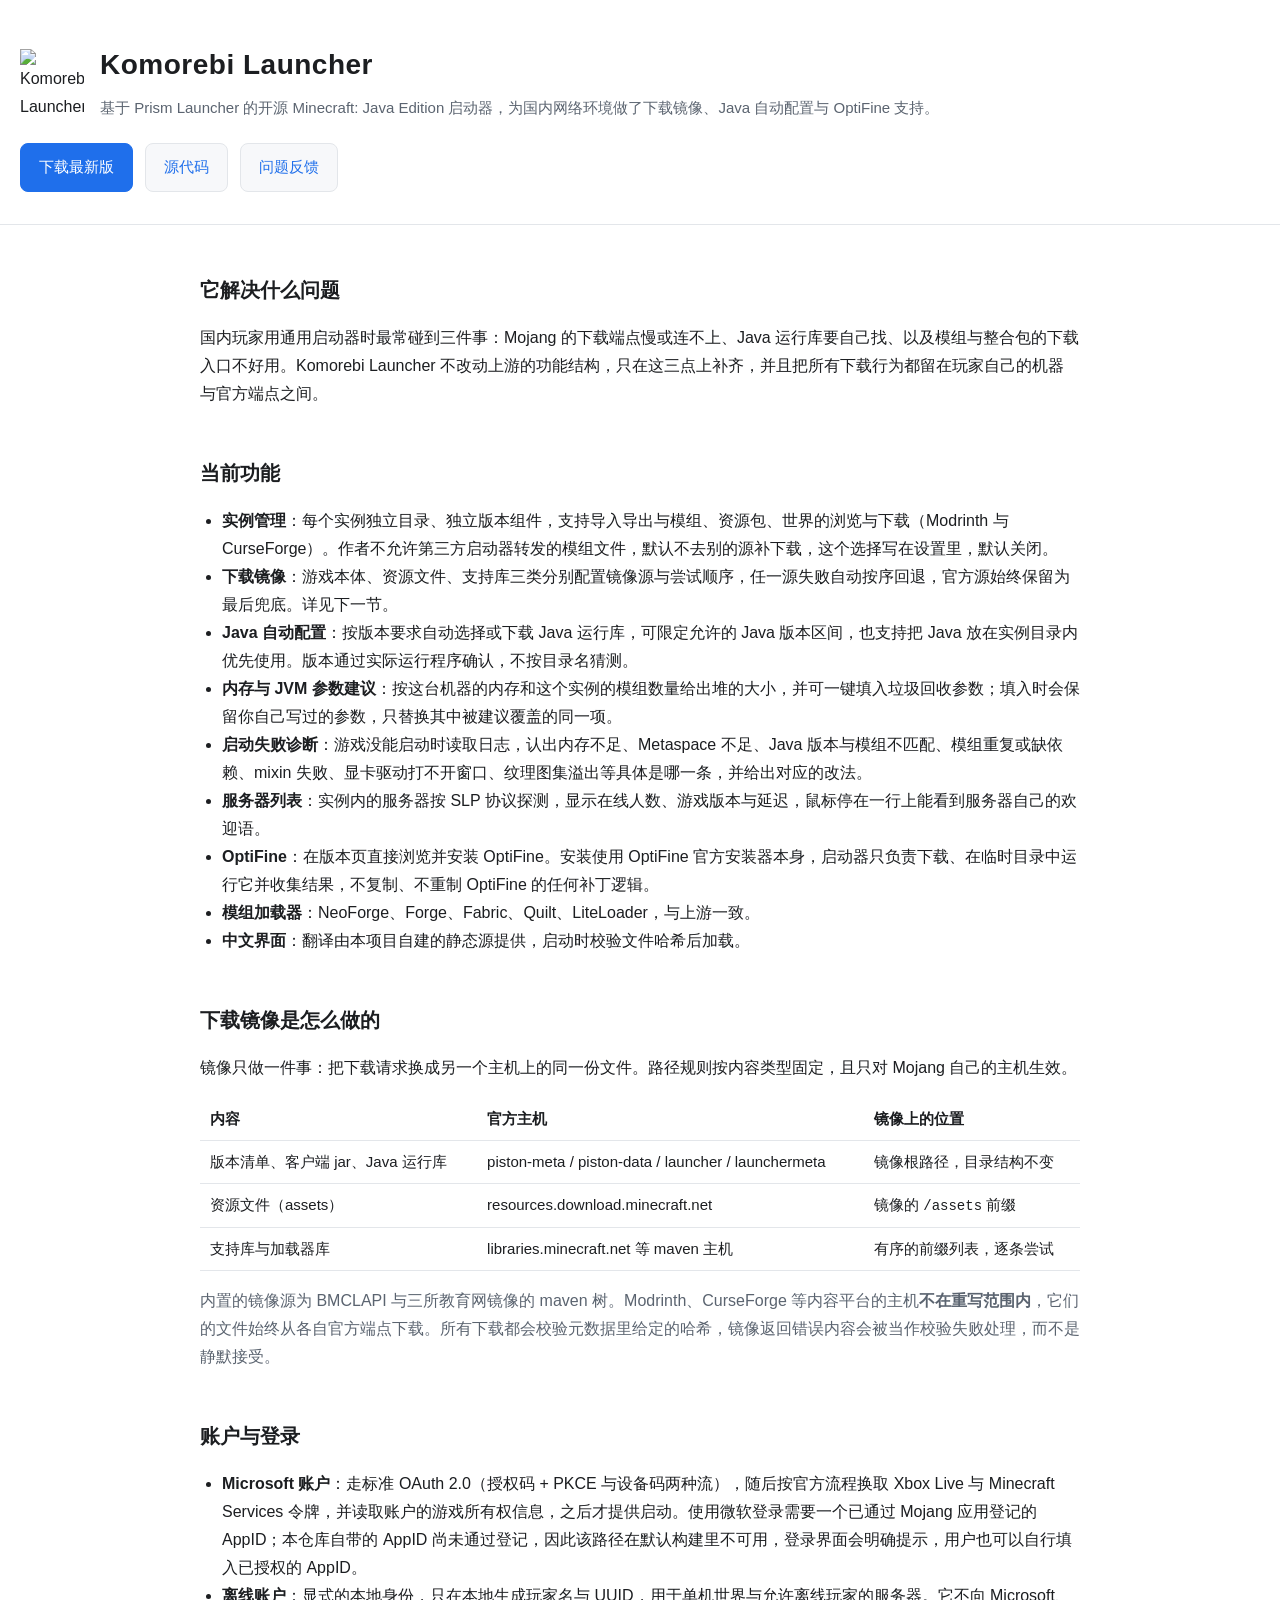
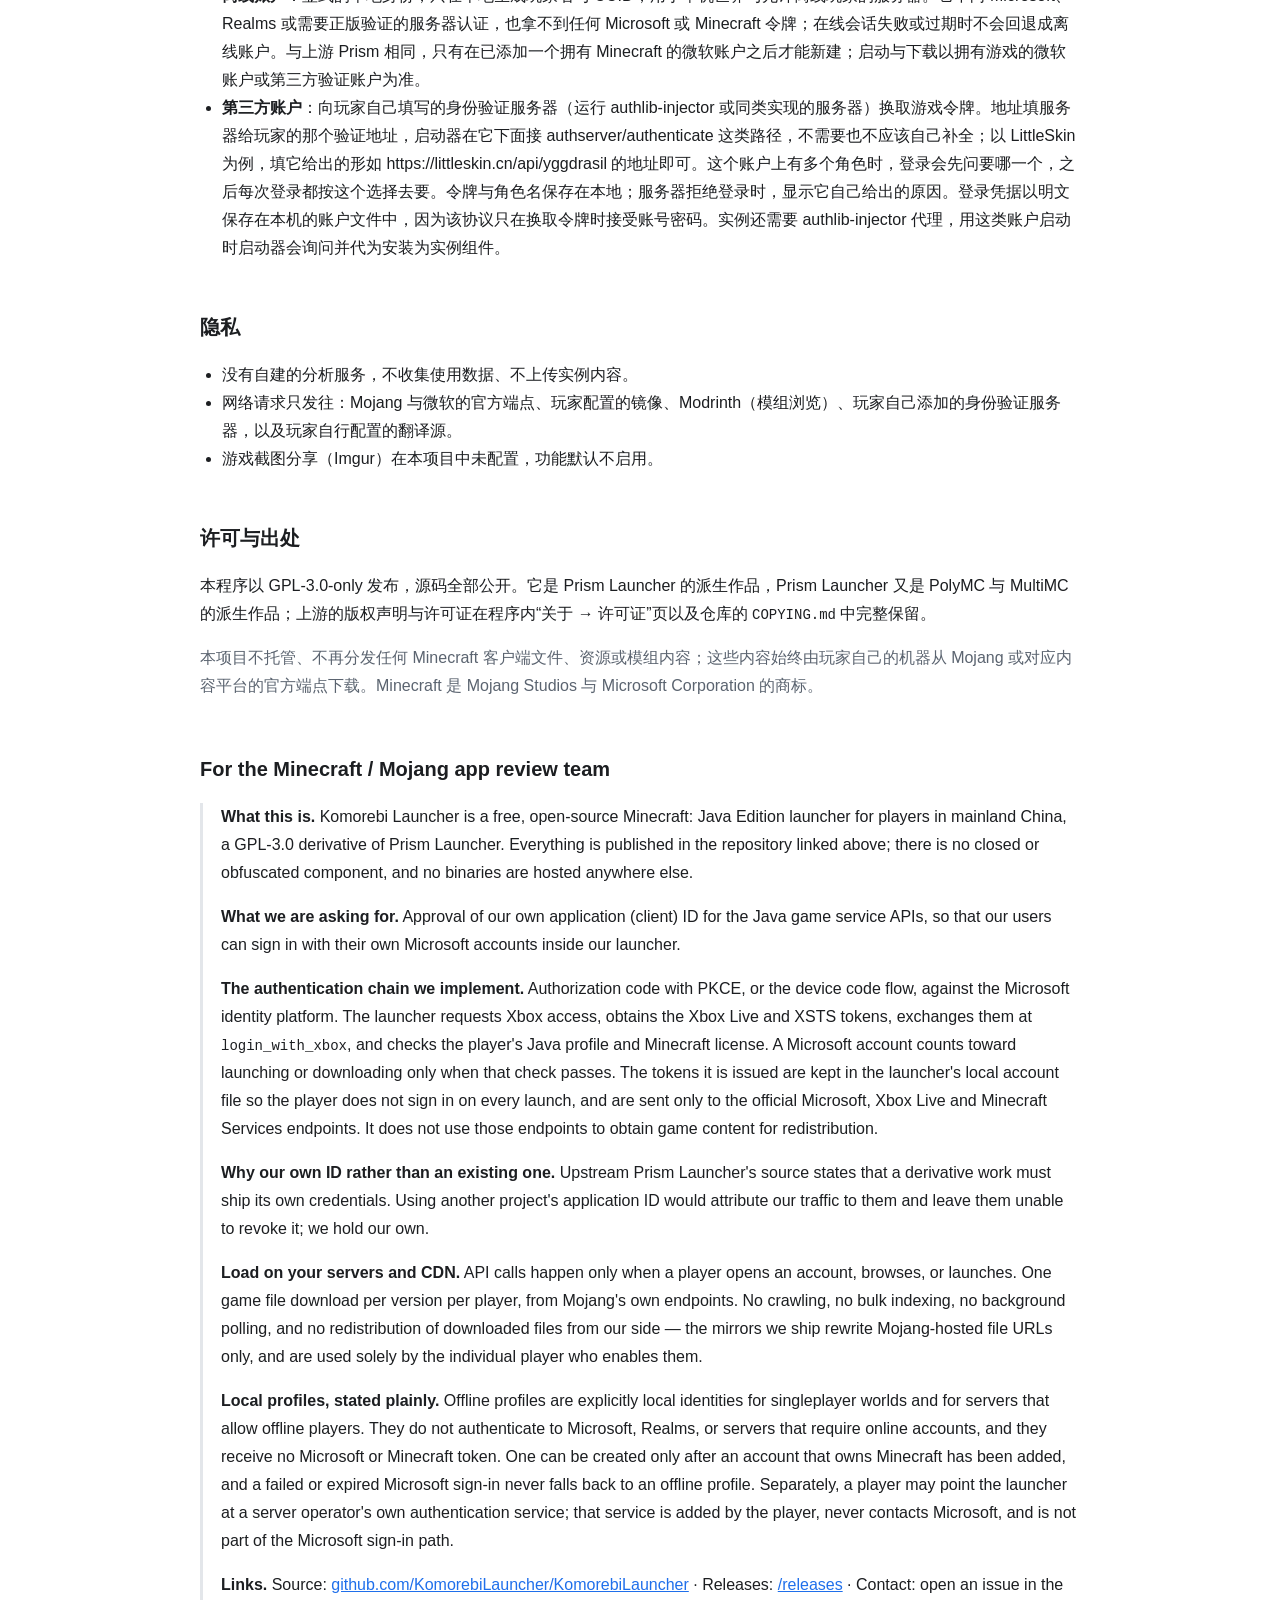
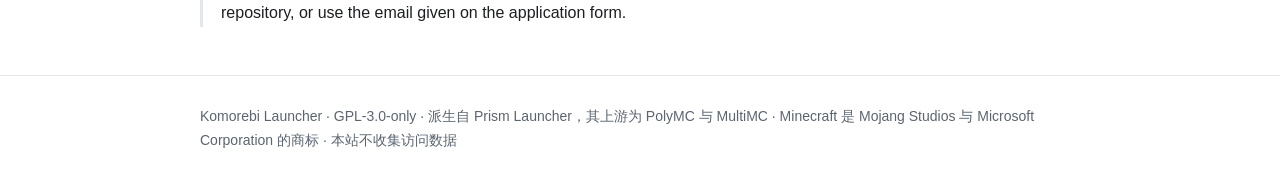
==== index.html @ 8c714382 "Rebrand as Komorebi Launcher and use the new mark" ====
<!DOCTYPE html>
<html lang="zh-CN">
<head>
<meta charset="utf-8">
<meta name="viewport" content="width=device-width, initial-scale=1">
<title>Komorebi Launcher — 面向国内网络环境的开源 Minecraft 启动器</title>
<meta name="description" content="Komorebi Launcher 是基于 Prism Launcher 的开源 Minecraft: Java Edition 启动器，面向国内网络环境，提供下载镜像、Java 自动配置、OptiFine 安装与多种账户方式。">
<style>
  :root {
    --fg: #1c1e21;
    --muted: #5b6470;
    --line: #e3e6ea;
    --bg: #ffffff;
    --accent: #1f6feb;
    --card: #f7f8fa;
  }
  @media (prefers-color-scheme: dark) {
    :root {
      --fg: #e6e8ea;
      --muted: #9aa4af;
      --line: #2c3138;
      --bg: #16181b;
      --accent: #6cb2ff;
      --card: #1d2024;
    }
  }
  * { box-sizing: border-box; }
  body {
    margin: 0;
    color: var(--fg);
    background: var(--bg);
    font: 16px/1.75 -apple-system, BlinkMacSystemFont, "Segoe UI", "Microsoft YaHei", "Noto Sans CJK SC", sans-serif;
  }
  header {
    border-bottom: 1px solid var(--line);
    padding: 40px 20px 32px;
  }
  main, footer > div { max-width: 880px; margin: 0 auto; }
  .brand { display: flex; align-items: center; gap: 16px; flex-wrap: wrap; }
  .brand img { width: 64px; height: 64px; }
  h1 { font-size: 28px; margin: 0; letter-spacing: .5px; }
  .tag { color: var(--muted); margin: 6px 0 0; font-size: 15px; }
  h2 { font-size: 20px; margin: 40px 0 12px; padding-top: 8px; }
  p, li { color: var(--fg); }
  a { color: var(--accent); }
  .buttons { display: flex; gap: 12px; flex-wrap: wrap; margin: 22px 0 0; }
  .button {
    display: inline-block; padding: 10px 18px; border: 1px solid var(--line);
    border-radius: 8px; text-decoration: none; background: var(--card); font-size: 15px;
  }
  .button.primary { background: var(--accent); border-color: var(--accent); color: #fff; }
  ul { padding-left: 22px; }
  .card { background: var(--card); border: 1px solid var(--line); border-radius: 10px; padding: 18px 20px; margin: 16px 0; }
  table { border-collapse: collapse; width: 100%; font-size: 15px; }
  th, td { border-bottom: 1px solid var(--line); padding: 8px 10px; text-align: left; vertical-align: top; }
  code { font-family: ui-monospace, "Cascadia Mono", Consolas, monospace; font-size: 14px; }
  footer { border-top: 1px solid var(--line); margin-top: 48px; padding: 28px 20px; color: var(--muted); font-size: 14px; }
  .en { border-left: 3px solid var(--line); padding-left: 18px; }
  .en h2 { margin-top: 0; }
  .muted { color: var(--muted); }
</style>
</head>
<body>

<header>
  <div class="brand">
    <img src="assets/icon.png" alt="Komorebi Launcher 图标" width="64" height="64">
    <div>
      <h1>Komorebi Launcher</h1>
      <p class="tag">基于 Prism Launcher 的开源 Minecraft: Java Edition 启动器，为国内网络环境做了下载镜像、Java 自动配置与 OptiFine 支持。</p>
    </div>
  </div>
  <div class="buttons">
    <a class="button primary" href="https://github.com/KomorebiLauncher/KomorebiLauncher/releases">下载最新版</a>
    <a class="button" href="https://github.com/KomorebiLauncher/KomorebiLauncher">源代码</a>
    <a class="button" href="https://github.com/KomorebiLauncher/KomorebiLauncher/issues">问题反馈</a>
  </div>
</header>

<main>

<h2>它解决什么问题</h2>
<p>国内玩家用通用启动器时最常碰到三件事：Mojang 的下载端点慢或连不上、Java 运行库要自己找、以及模组与整合包的下载入口不好用。Komorebi Launcher 不改动上游的功能结构，只在这三点上补齐，并且把所有下载行为都留在玩家自己的机器与官方端点之间。</p>

<h2>当前功能</h2>
<ul>
  <li><strong>实例管理</strong>：每个实例独立目录、独立版本组件，支持导入导出与模组、资源包、世界的浏览与下载（Modrinth 与 CurseForge）。作者不允许第三方启动器转发的模组文件，默认不去别的源补下载，这个选择写在设置里，默认关闭。</li>
  <li><strong>下载镜像</strong>：游戏本体、资源文件、支持库三类分别配置镜像源与尝试顺序，任一源失败自动按序回退，官方源始终保留为最后兜底。详见下一节。</li>
  <li><strong>Java 自动配置</strong>：按版本要求自动选择或下载 Java 运行库，可限定允许的 Java 版本区间，也支持把 Java 放在实例目录内优先使用。版本通过实际运行程序确认，不按目录名猜测。</li>
  <li><strong>内存与 JVM 参数建议</strong>：按这台机器的内存和这个实例的模组数量给出堆的大小，并可一键填入垃圾回收参数；填入时会保留你自己写过的参数，只替换其中被建议覆盖的同一项。</li>
  <li><strong>启动失败诊断</strong>：游戏没能启动时读取日志，认出内存不足、Metaspace 不足、Java 版本与模组不匹配、模组重复或缺依赖、mixin 失败、显卡驱动打不开窗口、纹理图集溢出等具体是哪一条，并给出对应的改法。</li>
  <li><strong>服务器列表</strong>：实例内的服务器按 SLP 协议探测，显示在线人数、游戏版本与延迟，鼠标停在一行上能看到服务器自己的欢迎语。</li>
  <li><strong>OptiFine</strong>：在版本页直接浏览并安装 OptiFine。安装使用 OptiFine 官方安装器本身，启动器只负责下载、在临时目录中运行它并收集结果，不复制、不重制 OptiFine 的任何补丁逻辑。</li>
  <li><strong>模组加载器</strong>：NeoForge、Forge、Fabric、Quilt、LiteLoader，与上游一致。</li>
  <li><strong>中文界面</strong>：翻译由本项目自建的静态源提供，启动时校验文件哈希后加载。</li>
</ul>

<h2>下载镜像是怎么做的</h2>
<p>镜像只做一件事：把下载请求换成另一个主机上的同一份文件。路径规则按内容类型固定，且只对 Mojang 自己的主机生效。</p>
<table>
  <tr><th>内容</th><th>官方主机</th><th>镜像上的位置</th></tr>
  <tr><td>版本清单、客户端 jar、Java 运行库</td><td>piston-meta / piston-data / launcher / launchermeta</td><td>镜像根路径，目录结构不变</td></tr>
  <tr><td>资源文件（assets）</td><td>resources.download.minecraft.net</td><td>镜像的 <code>/assets</code> 前缀</td></tr>
  <tr><td>支持库与加载器库</td><td>libraries.minecraft.net 等 maven 主机</td><td>有序的前缀列表，逐条尝试</td></tr>
</table>
<p class="muted">内置的镜像源为 BMCLAPI 与三所教育网镜像的 maven 树。Modrinth、CurseForge 等内容平台的主机<strong>不在重写范围内</strong>，它们的文件始终从各自官方端点下载。所有下载都会校验元数据里给定的哈希，镜像返回错误内容会被当作校验失败处理，而不是静默接受。</p>

<h2>账户与登录</h2>
<ul>
  <li><strong>Microsoft 账户</strong>：走标准 OAuth 2.0（授权码 + PKCE 与设备码两种流），随后按官方流程换取 Xbox Live 与 Minecraft Services 令牌，并读取账户的游戏所有权信息，之后才提供启动。使用微软登录需要一个已通过 Mojang 应用登记的 AppID；本仓库自带的 AppID 尚未通过登记，因此该路径在默认构建里不可用，登录界面会明确提示，用户也可以自行填入已授权的 AppID。</li>
  <li><strong>离线账户</strong>：显式的本地身份，只在本地生成玩家名与 UUID，用于单机世界与允许离线玩家的服务器。它不向 Microsoft、Realms 或需要正版验证的服务器认证，也拿不到任何 Microsoft 或 Minecraft 令牌；在线会话失败或过期时不会回退成离线账户。与上游 Prism 相同，只有在已添加一个拥有 Minecraft 的微软账户之后才能新建；启动与下载以拥有游戏的微软账户或第三方验证账户为准。</li>
  <li><strong>第三方账户</strong>：向玩家自己填写的身份验证服务器（运行 authlib-injector 或同类实现的服务器）换取游戏令牌。地址填服务器给玩家的那个验证地址，启动器在它下面接 authserver/authenticate 这类路径，不需要也不应该自己补全；以 LittleSkin 为例，填它给出的形如 https://littleskin.cn/api/yggdrasil 的地址即可。这个账户上有多个角色时，登录会先问要哪一个，之后每次登录都按这个选择去要。令牌与角色名保存在本地；服务器拒绝登录时，显示它自己给出的原因。登录凭据以明文保存在本机的账户文件中，因为该协议只在换取令牌时接受账号密码。实例还需要 authlib-injector 代理，用这类账户启动时启动器会询问并代为安装为实例组件。</li>
</ul>

<h2>隐私</h2>
<ul>
  <li>没有自建的分析服务，不收集使用数据、不上传实例内容。</li>
  <li>网络请求只发往：Mojang 与微软的官方端点、玩家配置的镜像、Modrinth（模组浏览）、玩家自己添加的身份验证服务器，以及玩家自行配置的翻译源。</li>
  <li>游戏截图分享（Imgur）在本项目中未配置，功能默认不启用。</li>
</ul>

<h2>许可与出处</h2>
<p>本程序以 GPL-3.0-only 发布，源码全部公开。它是 Prism Launcher 的派生作品，Prism Launcher 又是 PolyMC 与 MultiMC 的派生作品；上游的版权声明与许可证在程序内“关于 → 许可证”页以及仓库的 <code>COPYING.md</code> 中完整保留。</p>
<p class="muted">本项目不托管、不再分发任何 Minecraft 客户端文件、资源或模组内容；这些内容始终由玩家自己的机器从 Mojang 或对应内容平台的官方端点下载。Minecraft 是 Mojang Studios 与 Microsoft Corporation 的商标。</p>

<h2 style="margin-top:44px">For the Minecraft / Mojang app review team</h2>
<div class="en">
  <p><strong>What this is.</strong> Komorebi Launcher is a free, open-source Minecraft: Java Edition launcher for players in mainland China, a GPL-3.0 derivative of Prism Launcher. Everything is published in the repository linked above; there is no closed or obfuscated component, and no binaries are hosted anywhere else.</p>

  <p><strong>What we are asking for.</strong> Approval of our own application (client) ID for the Java game service APIs, so that our users can sign in with their own Microsoft accounts inside our launcher.</p>

  <p><strong>The authentication chain we implement.</strong> Authorization code with PKCE, or the device code flow, against the Microsoft identity platform. The launcher requests Xbox access, obtains the Xbox Live and XSTS tokens, exchanges them at <code>login_with_xbox</code>, and checks the player's Java profile and Minecraft license. A Microsoft account counts toward launching or downloading only when that check passes. The tokens it is issued are kept in the launcher's local account file so the player does not sign in on every launch, and are sent only to the official Microsoft, Xbox Live and Minecraft Services endpoints. It does not use those endpoints to obtain game content for redistribution.</p>

  <p><strong>Why our own ID rather than an existing one.</strong> Upstream Prism Launcher's source states that a derivative work must ship its own credentials. Using another project's application ID would attribute our traffic to them and leave them unable to revoke it; we hold our own.</p>

  <p><strong>Load on your servers and CDN.</strong> API calls happen only when a player opens an account, browses, or launches. One game file download per version per player, from Mojang's own endpoints. No crawling, no bulk indexing, no background polling, and no redistribution of downloaded files from our side — the mirrors we ship rewrite Mojang-hosted file URLs only, and are used solely by the individual player who enables them.</p>

  <p><strong>Local profiles, stated plainly.</strong> Offline profiles are explicitly local identities for singleplayer worlds and for servers that allow offline players. They do not authenticate to Microsoft, Realms, or servers that require online accounts, and they receive no Microsoft or Minecraft token. One can be created only after an account that owns Minecraft has been added, and a failed or expired Microsoft sign-in never falls back to an offline profile. Separately, a player may point the launcher at a server operator's own authentication service; that service is added by the player, never contacts Microsoft, and is not part of the Microsoft sign-in path.</p>

  <p><strong>Links.</strong> Source: <a href="https://github.com/KomorebiLauncher/KomorebiLauncher">github.com/KomorebiLauncher/KomorebiLauncher</a> · Releases: <a href="https://github.com/KomorebiLauncher/KomorebiLauncher/releases">/releases</a> · Contact: open an issue in the repository, or use the email given on the application form.</p>
</div>

</main>

<footer>
  <div>
    Komorebi Launcher · GPL-3.0-only · 派生自 Prism Launcher，其上游为 PolyMC 与 MultiMC · Minecraft 是 Mojang Studios 与 Microsoft Corporation 的商标 · 本站不收集访问数据
  </div>
</footer>

</body>
</html>
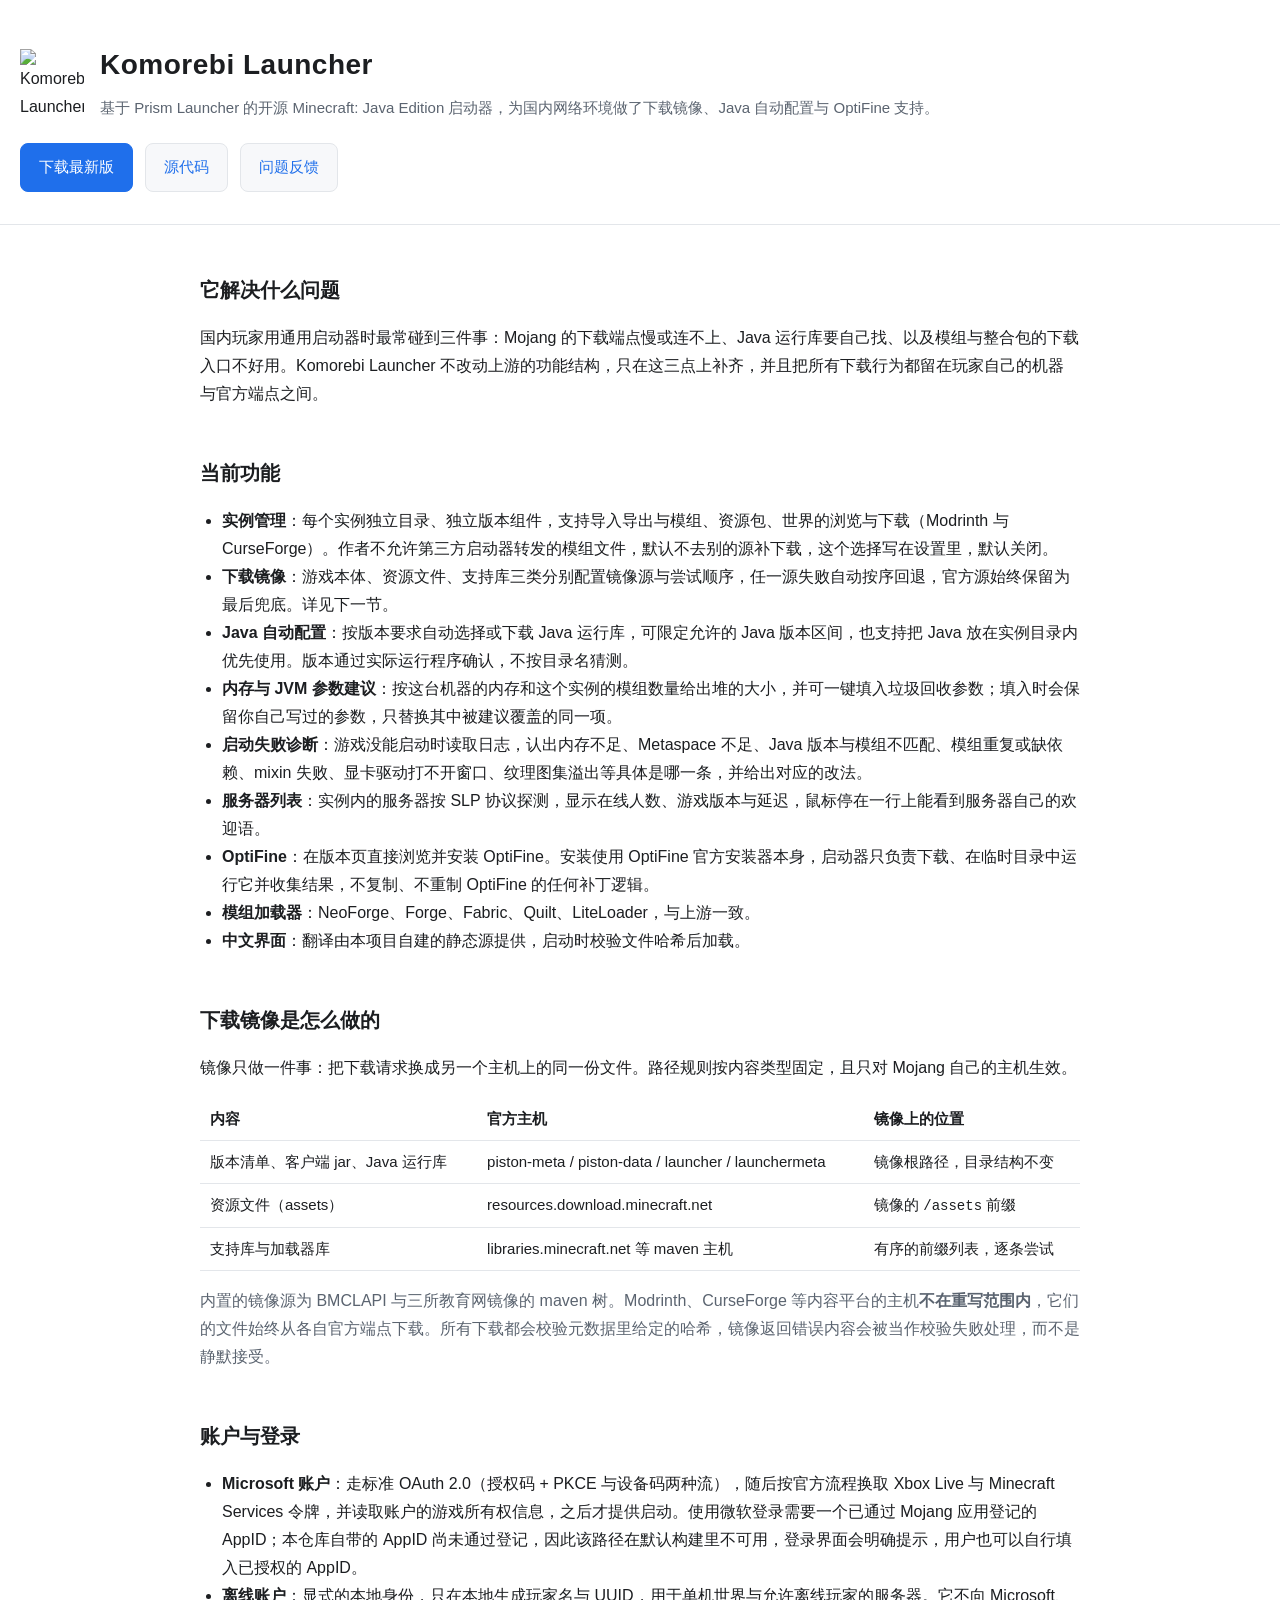
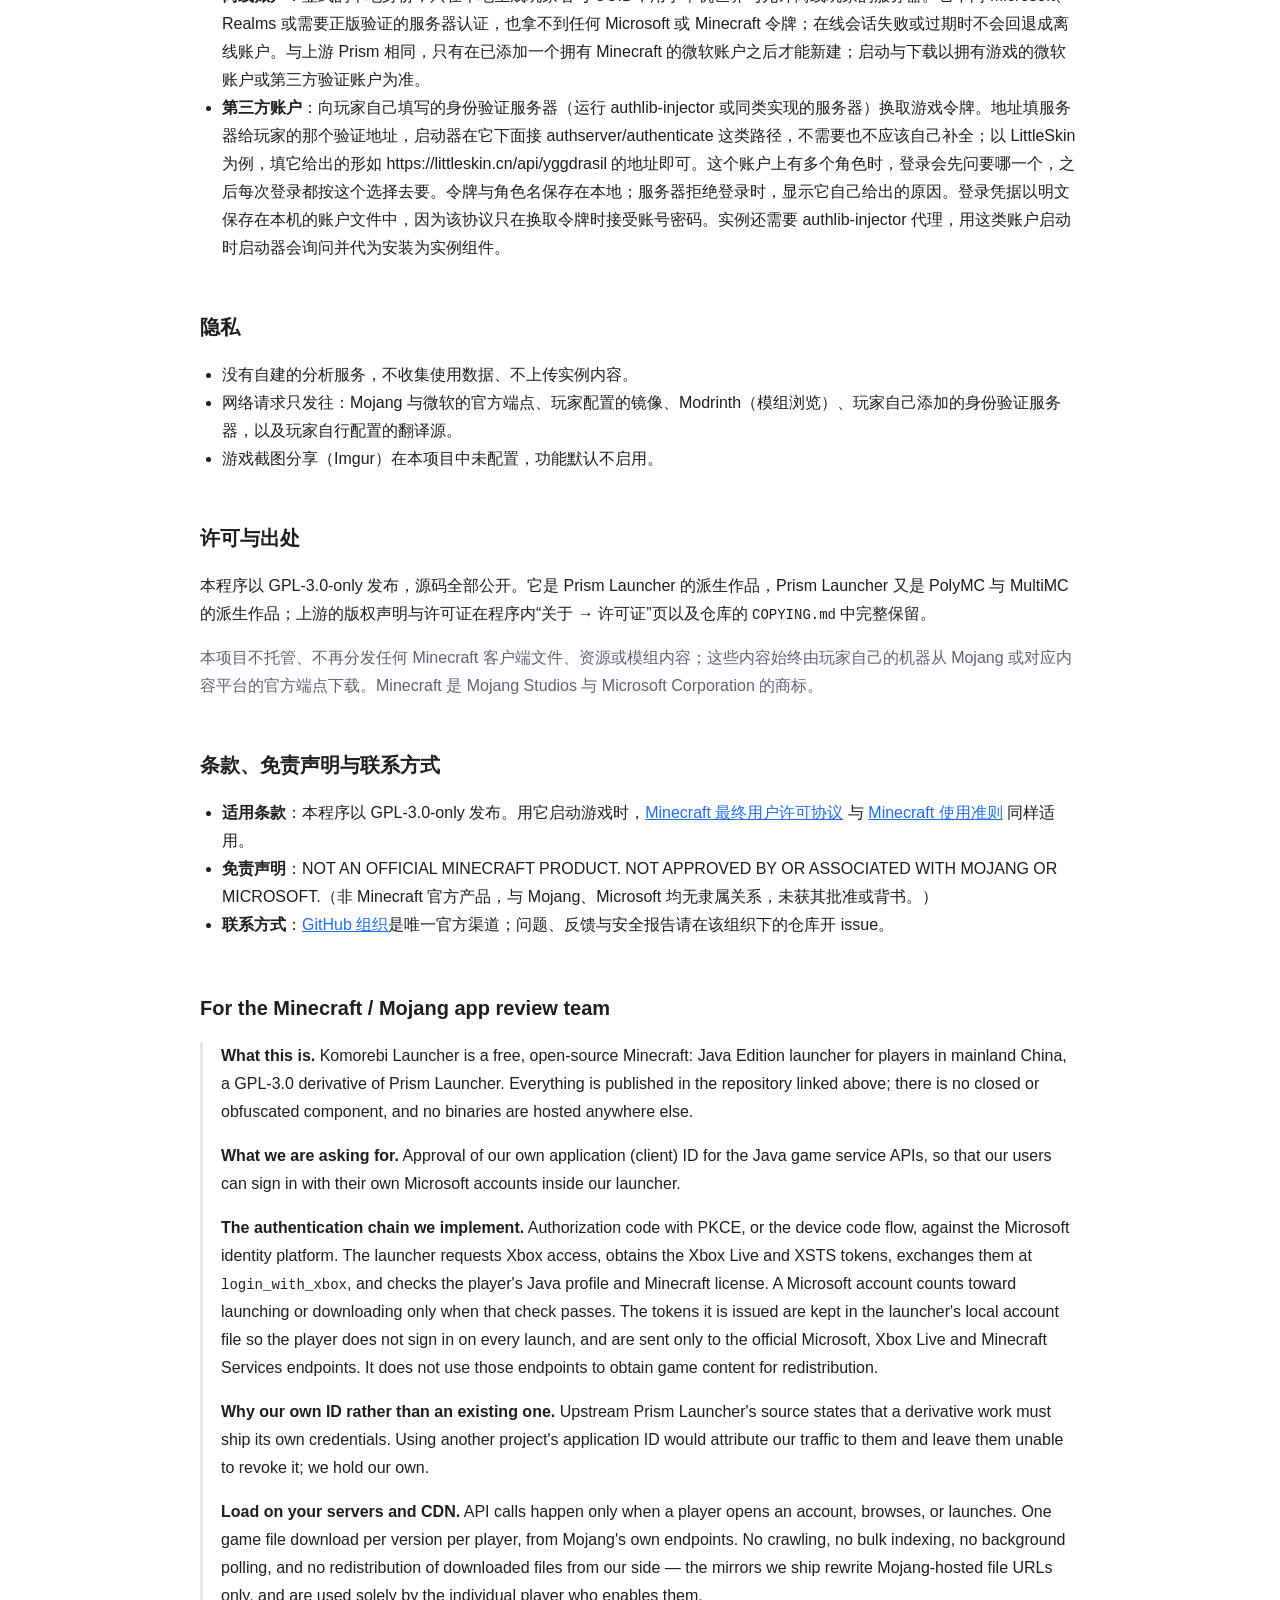
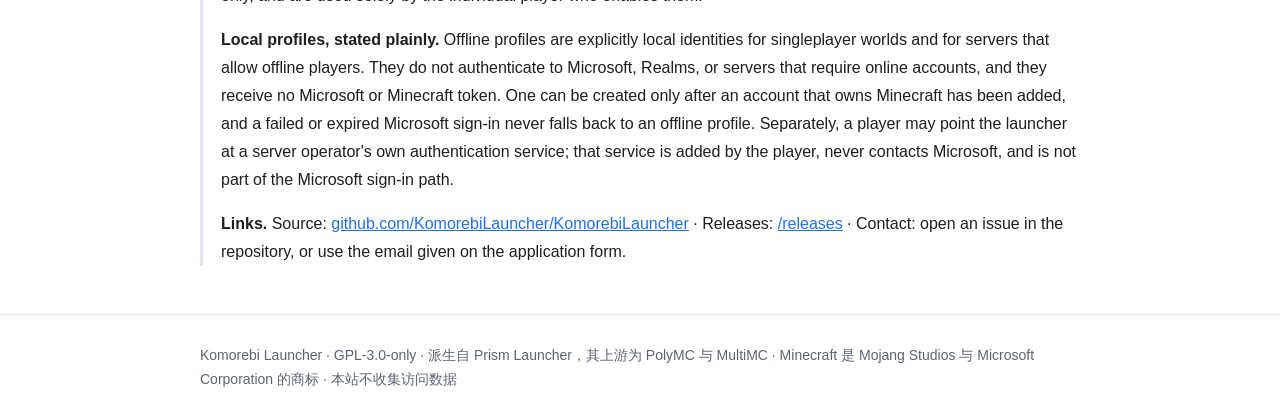
==== commit 5ea0aef5: "Add terms, disclaimer and contact to the website" ====
--- a/index.html
+++ b/index.html
@@ -123,6 +123,12 @@
 <p>本程序以 GPL-3.0-only 发布，源码全部公开。它是 Prism Launcher 的派生作品，Prism Launcher 又是 PolyMC 与 MultiMC 的派生作品；上游的版权声明与许可证在程序内“关于 → 许可证”页以及仓库的 <code>COPYING.md</code> 中完整保留。</p>
 <p class="muted">本项目不托管、不再分发任何 Minecraft 客户端文件、资源或模组内容；这些内容始终由玩家自己的机器从 Mojang 或对应内容平台的官方端点下载。Minecraft 是 Mojang Studios 与 Microsoft Corporation 的商标。</p>
 
+<h2>条款、免责声明与联系方式</h2>
+<ul>
+  <li><strong>适用条款</strong>：本程序以 GPL-3.0-only 发布。用它启动游戏时，<a href="https://www.minecraft.net/en-us/eula">Minecraft 最终用户许可协议</a> 与 <a href="https://www.minecraft.net/en-us/usage-guidelines">Minecraft 使用准则</a> 同样适用。</li>
+  <li><strong>免责声明</strong>：NOT AN OFFICIAL MINECRAFT PRODUCT. NOT APPROVED BY OR ASSOCIATED WITH MOJANG OR MICROSOFT.（非 Minecraft 官方产品，与 Mojang、Microsoft 均无隶属关系，未获其批准或背书。）</li>
+  <li><strong>联系方式</strong>：<a href="https://github.com/KomorebiLauncher">GitHub 组织</a>是唯一官方渠道；问题、反馈与安全报告请在该组织下的仓库开 issue。</li>
+</ul>
 <h2 style="margin-top:44px">For the Minecraft / Mojang app review team</h2>
 <div class="en">
   <p><strong>What this is.</strong> Komorebi Launcher is a free, open-source Minecraft: Java Edition launcher for players in mainland China, a GPL-3.0 derivative of Prism Launcher. Everything is published in the repository linked above; there is no closed or obfuscated component, and no binaries are hosted anywhere else.</p>
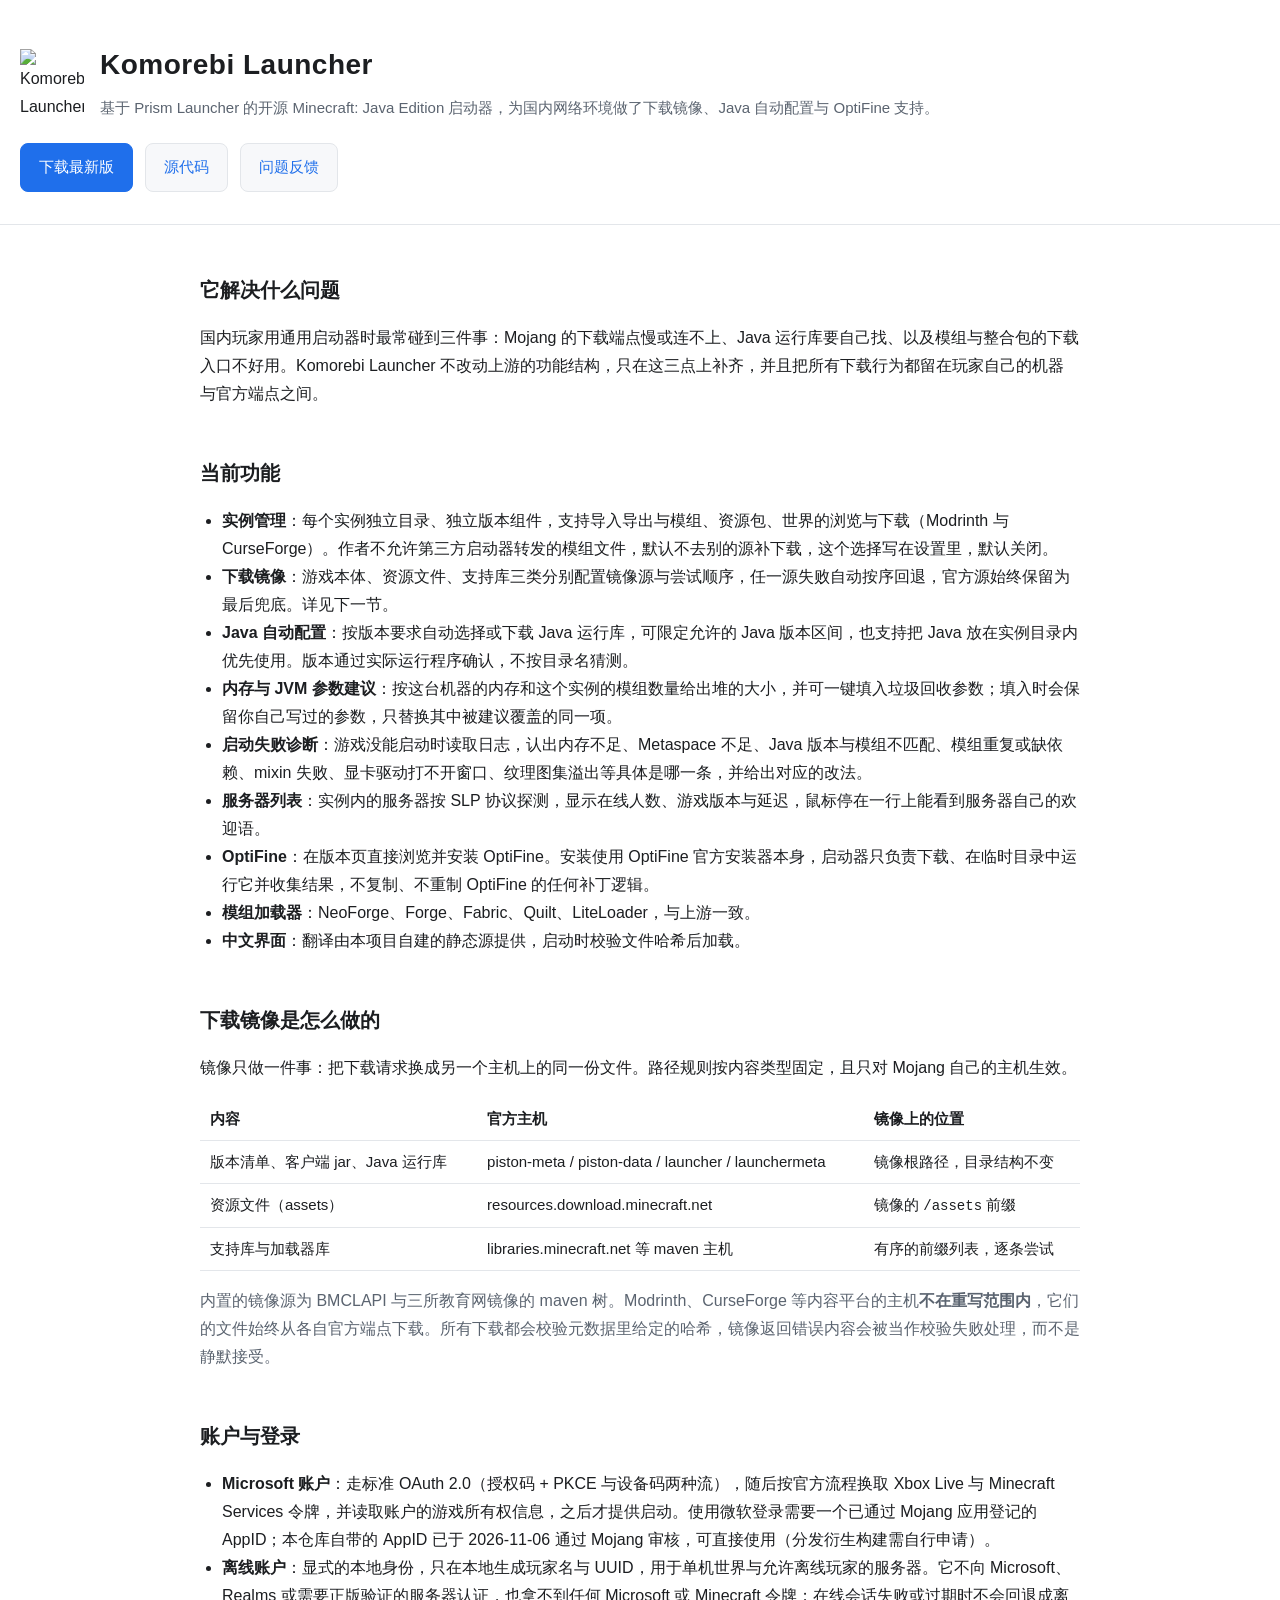
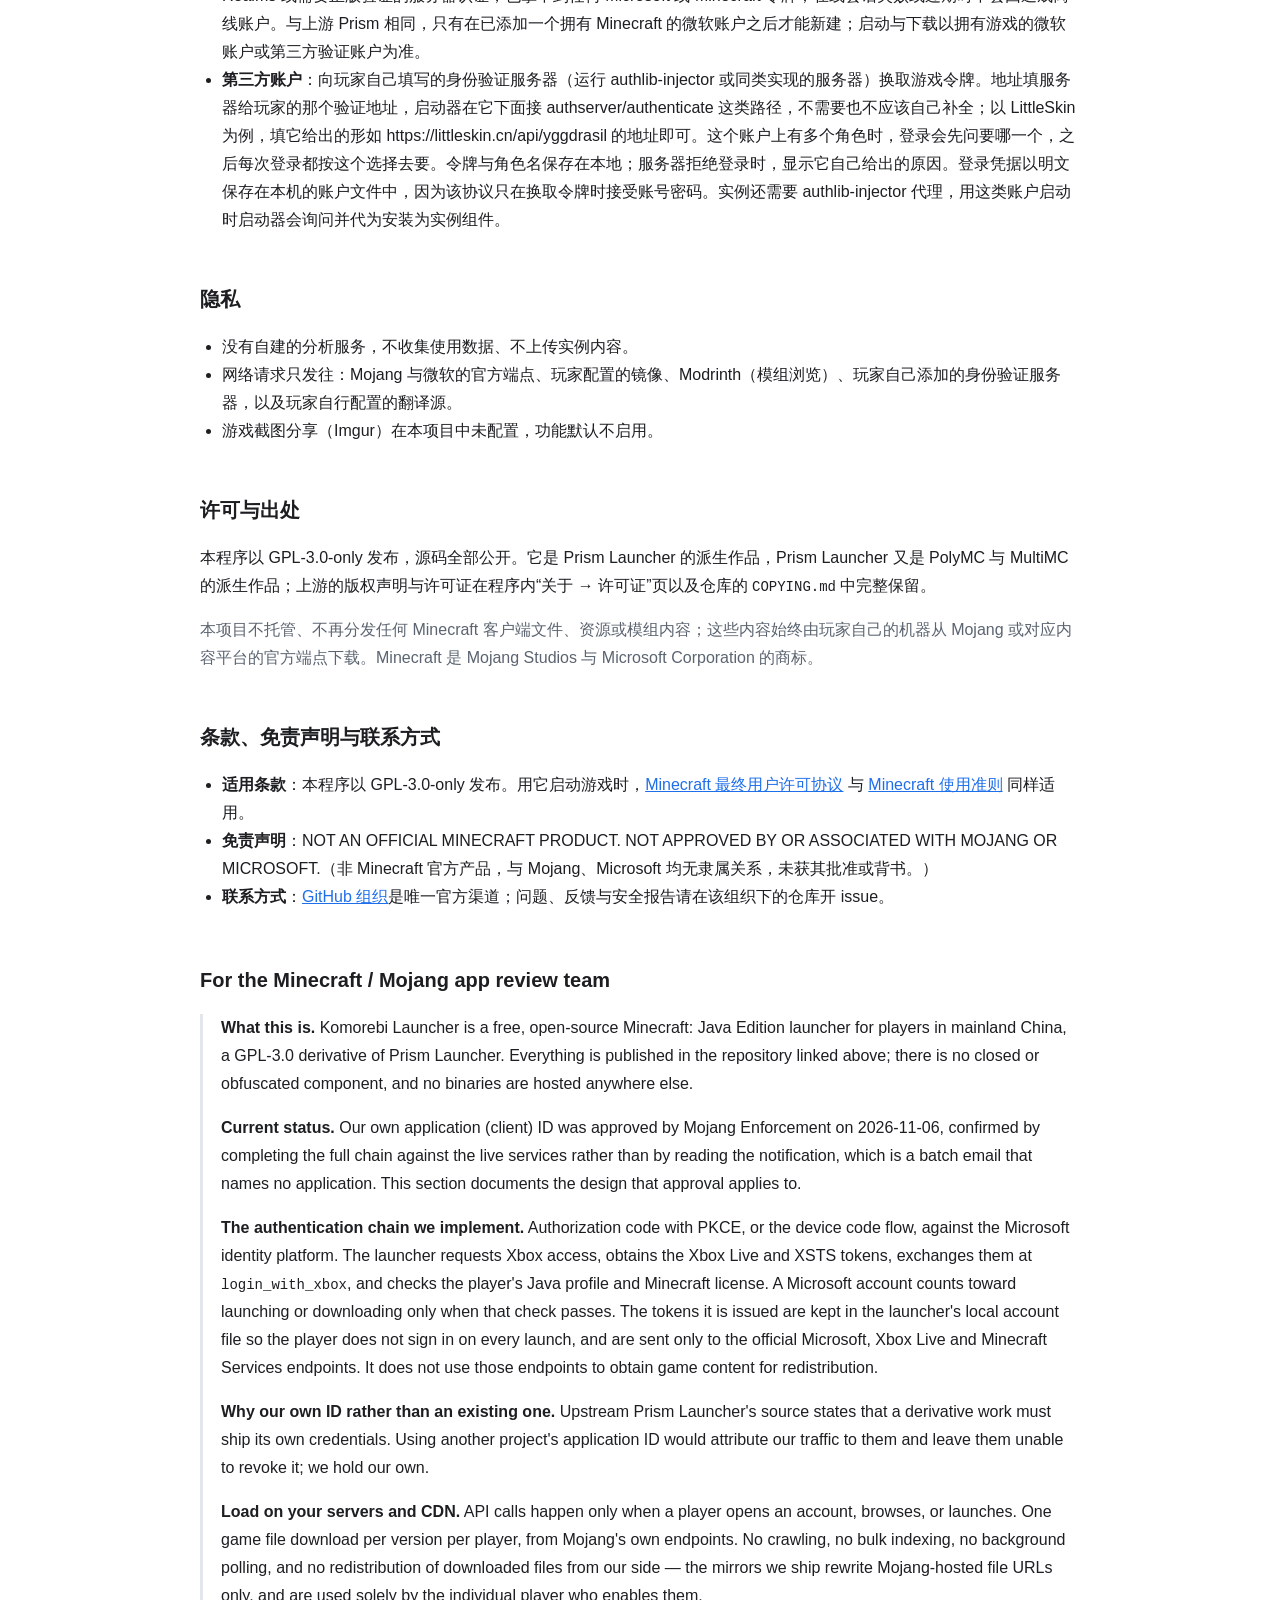
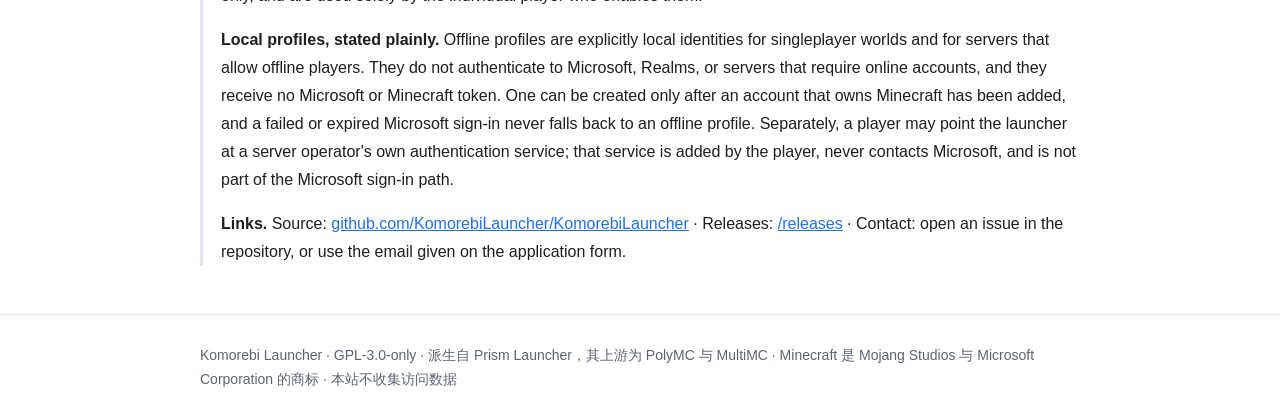
==== commit 699e7b5d: "Note that the application ID is approved" ====
--- a/index.html
+++ b/index.html
@@ -107,7 +107,7 @@
 
 <h2>账户与登录</h2>
 <ul>
-  <li><strong>Microsoft 账户</strong>：走标准 OAuth 2.0（授权码 + PKCE 与设备码两种流），随后按官方流程换取 Xbox Live 与 Minecraft Services 令牌，并读取账户的游戏所有权信息，之后才提供启动。使用微软登录需要一个已通过 Mojang 应用登记的 AppID；本仓库自带的 AppID 尚未通过登记，因此该路径在默认构建里不可用，登录界面会明确提示，用户也可以自行填入已授权的 AppID。</li>
+  <li><strong>Microsoft 账户</strong>：走标准 OAuth 2.0（授权码 + PKCE 与设备码两种流），随后按官方流程换取 Xbox Live 与 Minecraft Services 令牌，并读取账户的游戏所有权信息，之后才提供启动。使用微软登录需要一个已通过 Mojang 应用登记的 AppID；本仓库自带的 AppID 已于 2026-11-06 通过 Mojang 审核，可直接使用（分发衍生构建需自行申请）。</li>
   <li><strong>离线账户</strong>：显式的本地身份，只在本地生成玩家名与 UUID，用于单机世界与允许离线玩家的服务器。它不向 Microsoft、Realms 或需要正版验证的服务器认证，也拿不到任何 Microsoft 或 Minecraft 令牌；在线会话失败或过期时不会回退成离线账户。与上游 Prism 相同，只有在已添加一个拥有 Minecraft 的微软账户之后才能新建；启动与下载以拥有游戏的微软账户或第三方验证账户为准。</li>
   <li><strong>第三方账户</strong>：向玩家自己填写的身份验证服务器（运行 authlib-injector 或同类实现的服务器）换取游戏令牌。地址填服务器给玩家的那个验证地址，启动器在它下面接 authserver/authenticate 这类路径，不需要也不应该自己补全；以 LittleSkin 为例，填它给出的形如 https://littleskin.cn/api/yggdrasil 的地址即可。这个账户上有多个角色时，登录会先问要哪一个，之后每次登录都按这个选择去要。令牌与角色名保存在本地；服务器拒绝登录时，显示它自己给出的原因。登录凭据以明文保存在本机的账户文件中，因为该协议只在换取令牌时接受账号密码。实例还需要 authlib-injector 代理，用这类账户启动时启动器会询问并代为安装为实例组件。</li>
 </ul>
@@ -133,7 +133,7 @@
 <div class="en">
   <p><strong>What this is.</strong> Komorebi Launcher is a free, open-source Minecraft: Java Edition launcher for players in mainland China, a GPL-3.0 derivative of Prism Launcher. Everything is published in the repository linked above; there is no closed or obfuscated component, and no binaries are hosted anywhere else.</p>
 
-  <p><strong>What we are asking for.</strong> Approval of our own application (client) ID for the Java game service APIs, so that our users can sign in with their own Microsoft accounts inside our launcher.</p>
+  <p><strong>Current status.</strong> Our own application (client) ID was approved by Mojang Enforcement on 2026-11-06, confirmed by completing the full chain against the live services rather than by reading the notification, which is a batch email that names no application. This section documents the design that approval applies to.</p>
 
   <p><strong>The authentication chain we implement.</strong> Authorization code with PKCE, or the device code flow, against the Microsoft identity platform. The launcher requests Xbox access, obtains the Xbox Live and XSTS tokens, exchanges them at <code>login_with_xbox</code>, and checks the player's Java profile and Minecraft license. A Microsoft account counts toward launching or downloading only when that check passes. The tokens it is issued are kept in the launcher's local account file so the player does not sign in on every launch, and are sent only to the official Microsoft, Xbox Live and Minecraft Services endpoints. It does not use those endpoints to obtain game content for redistribution.</p>
 
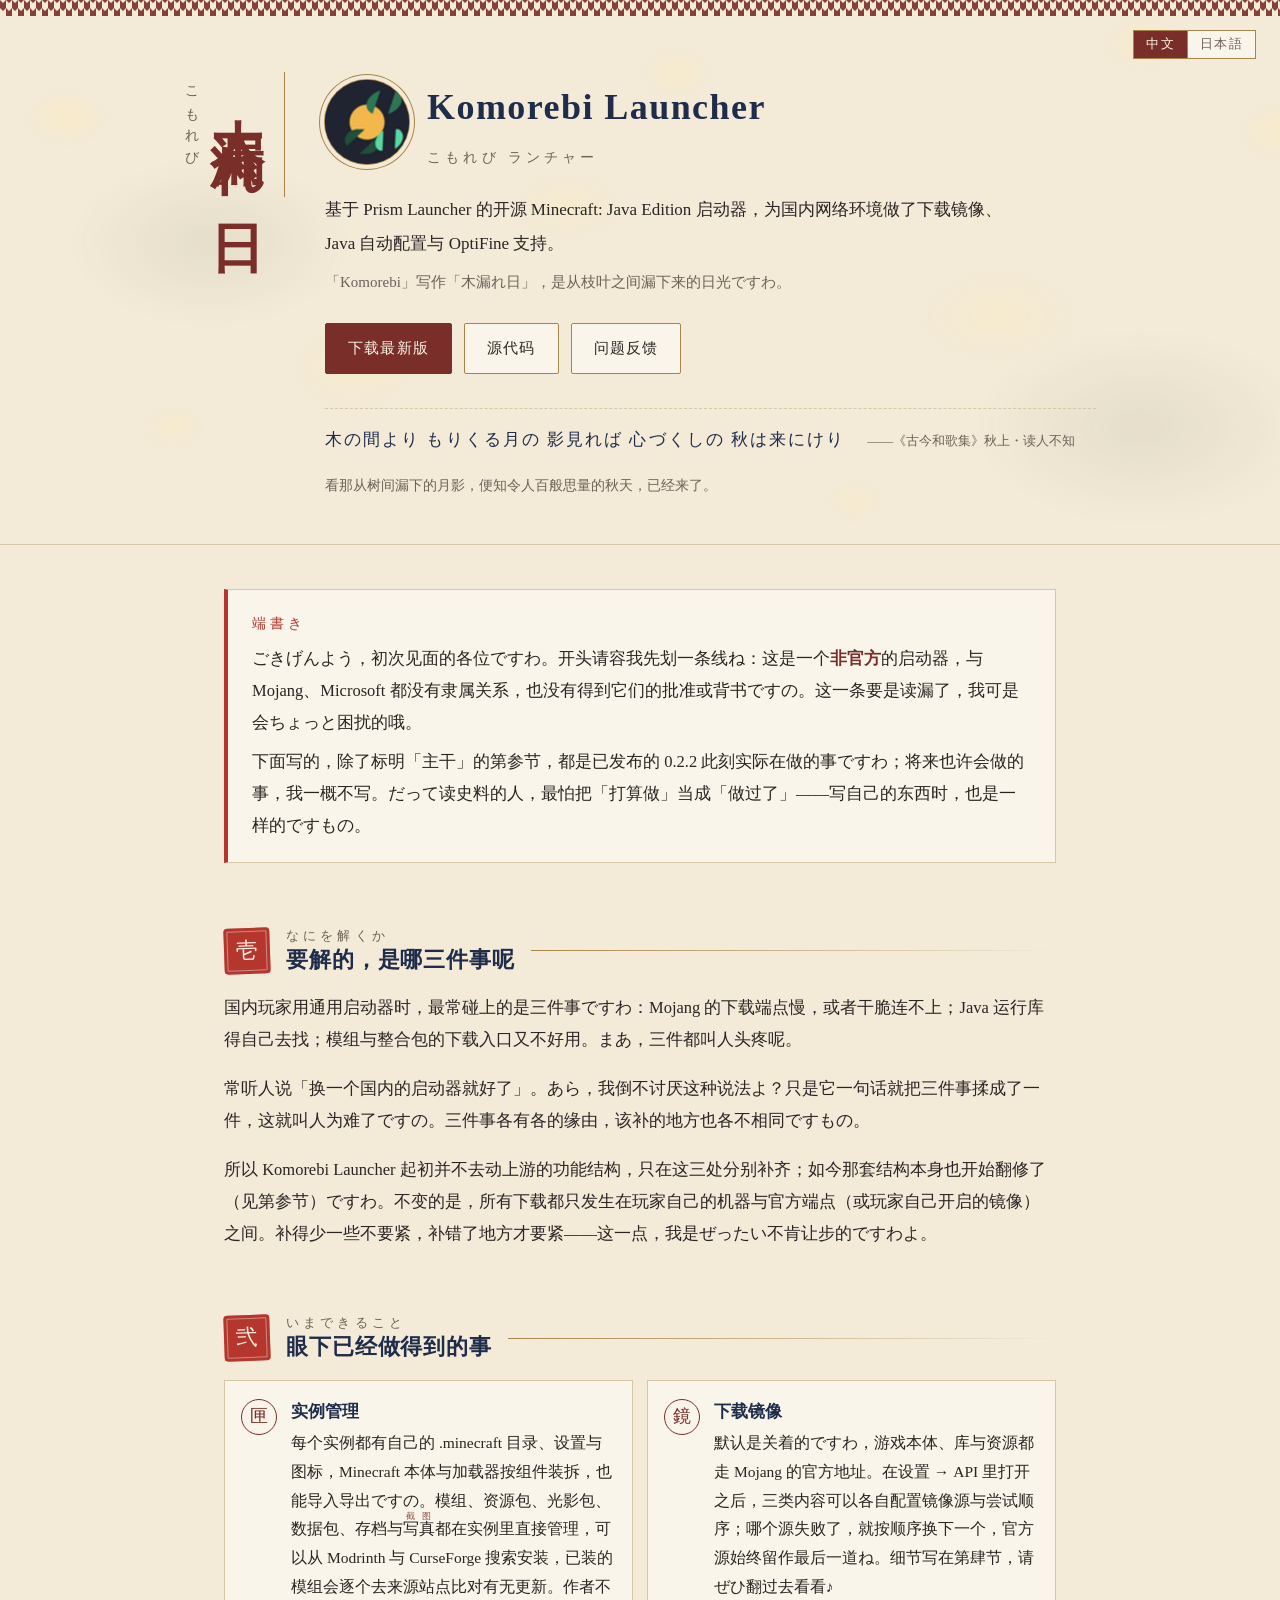
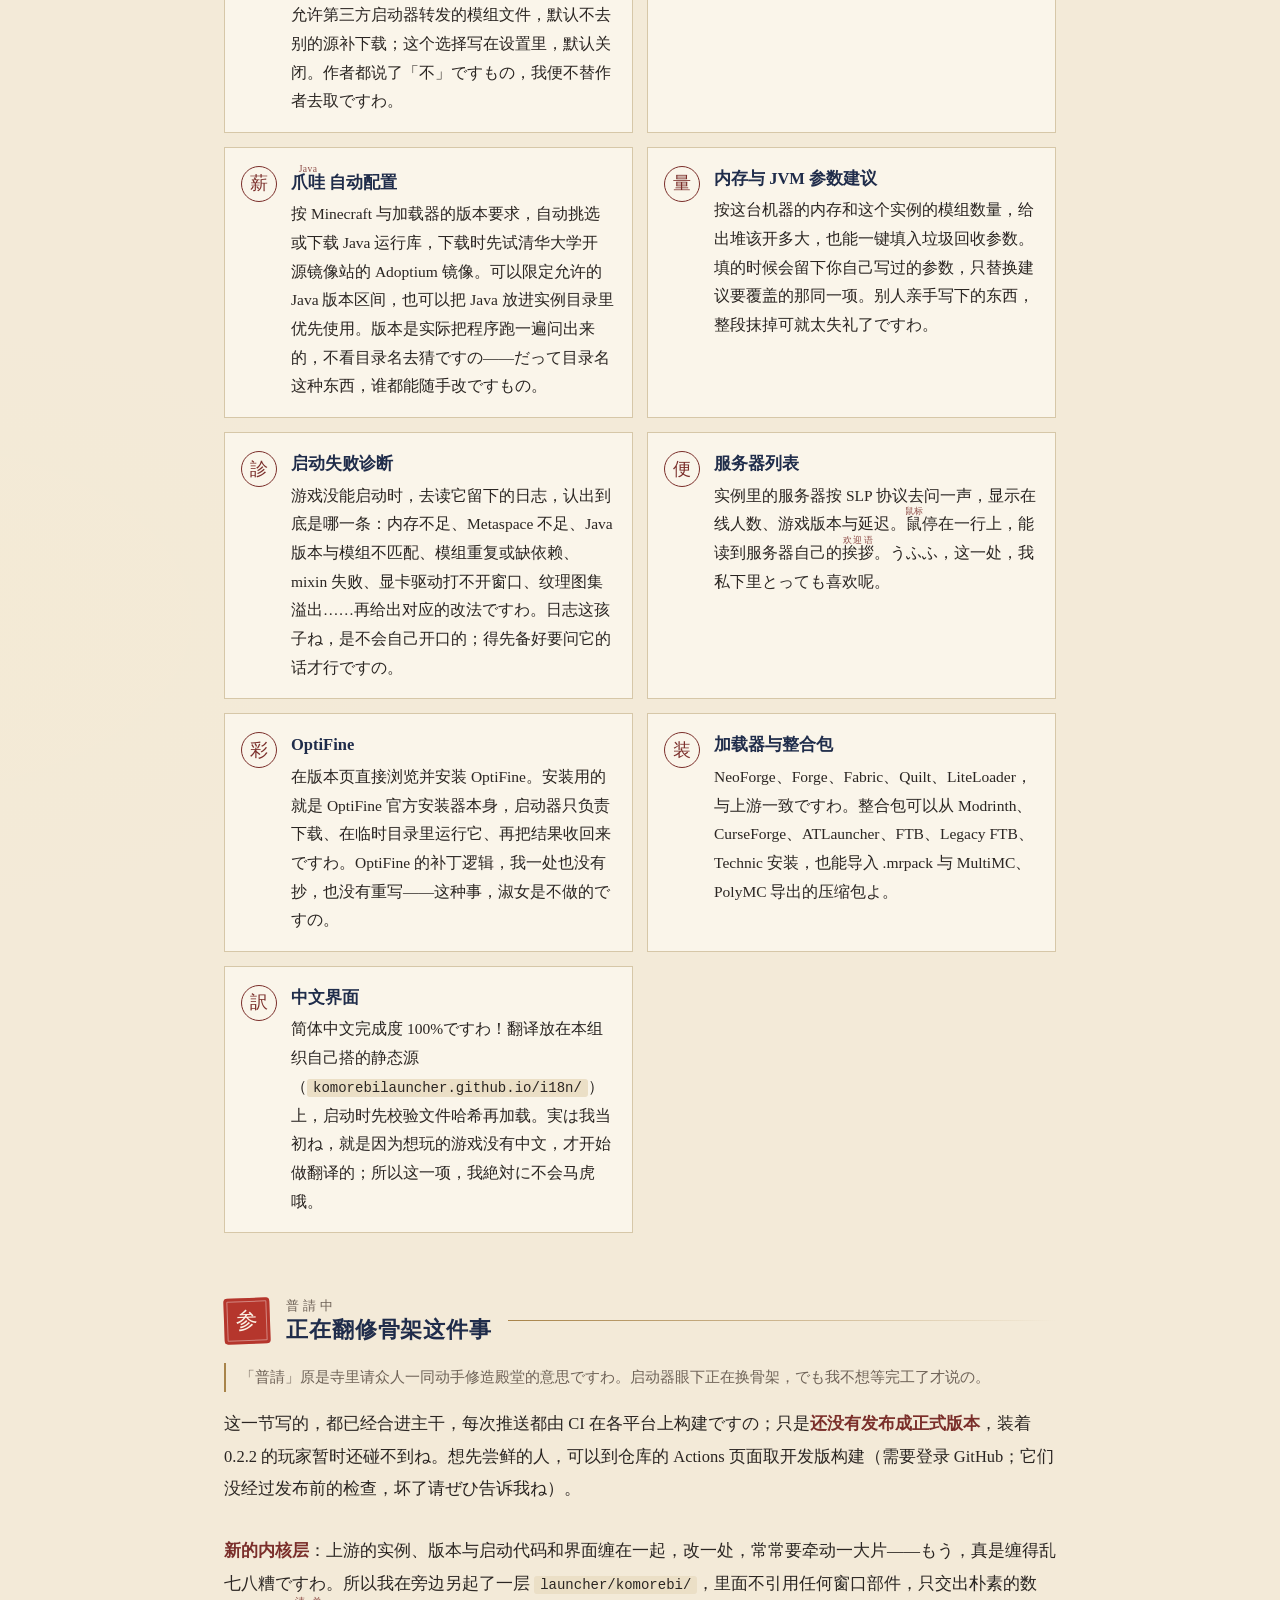
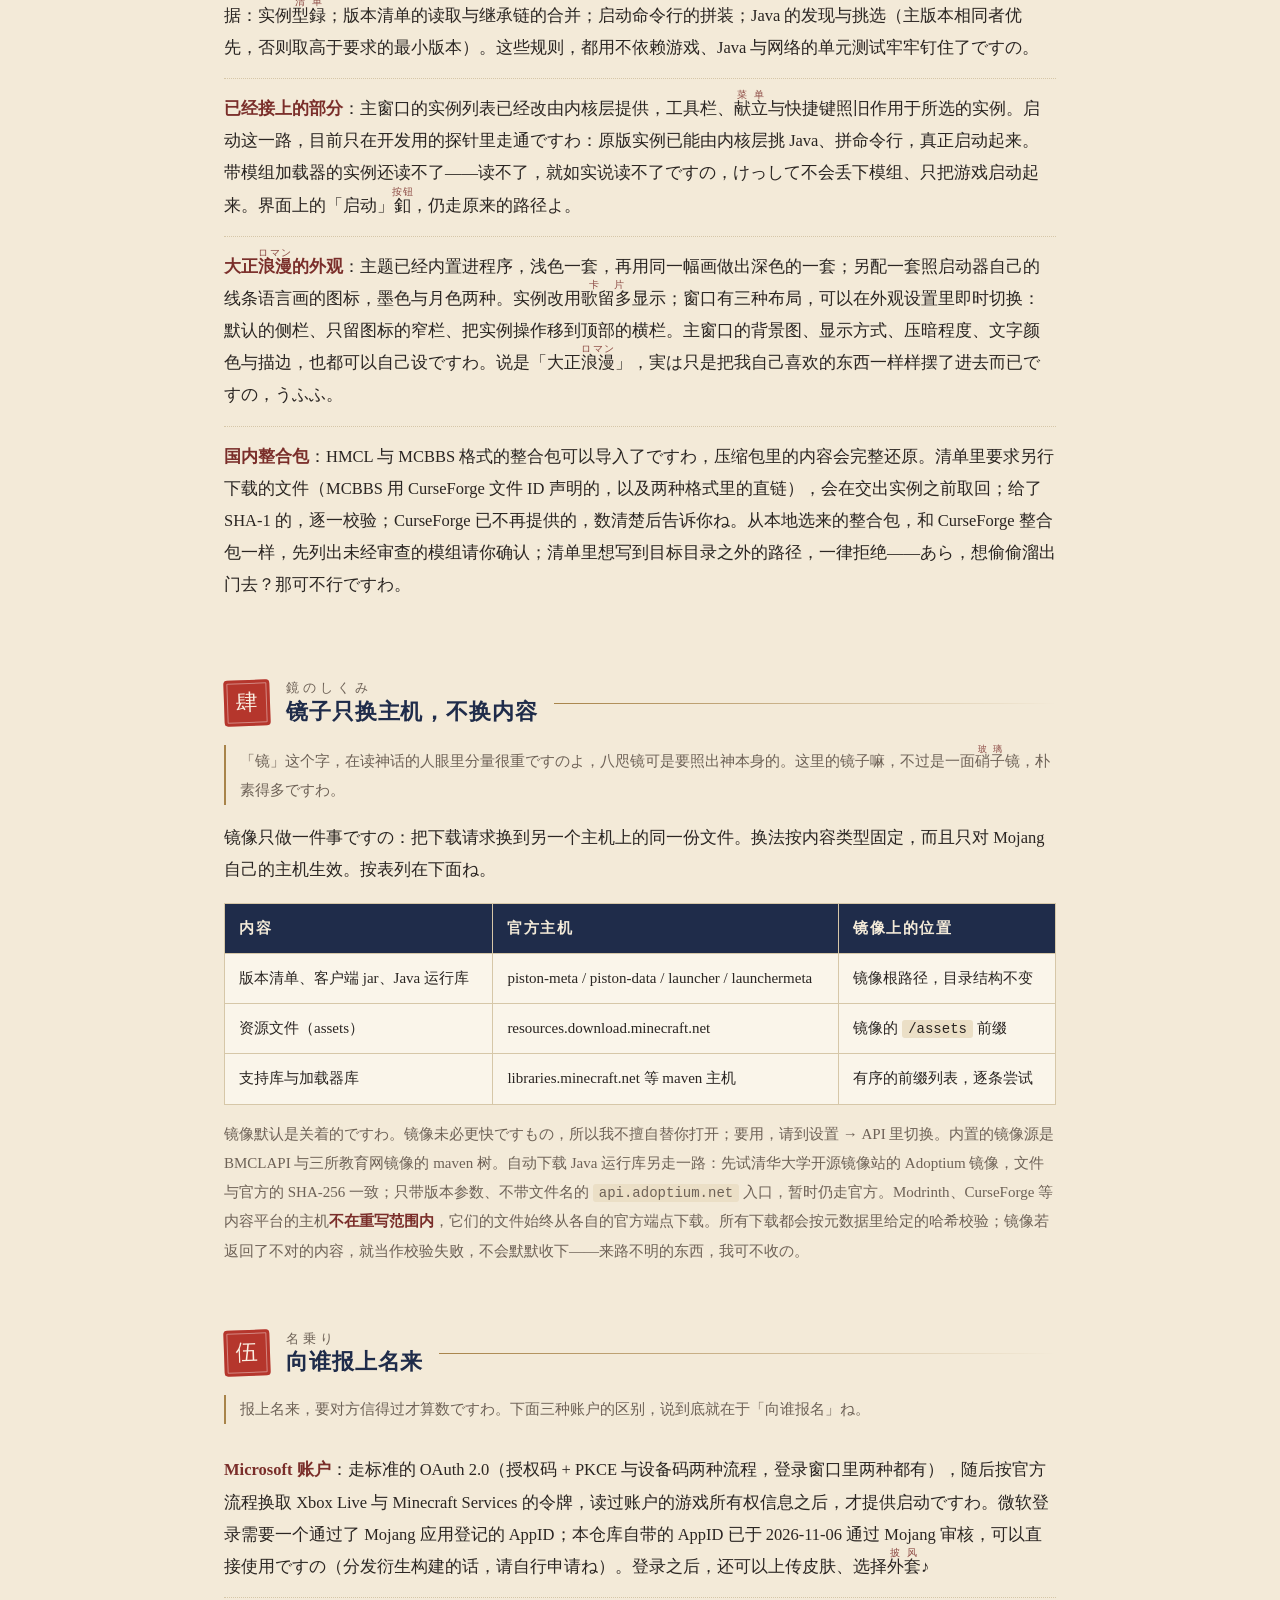
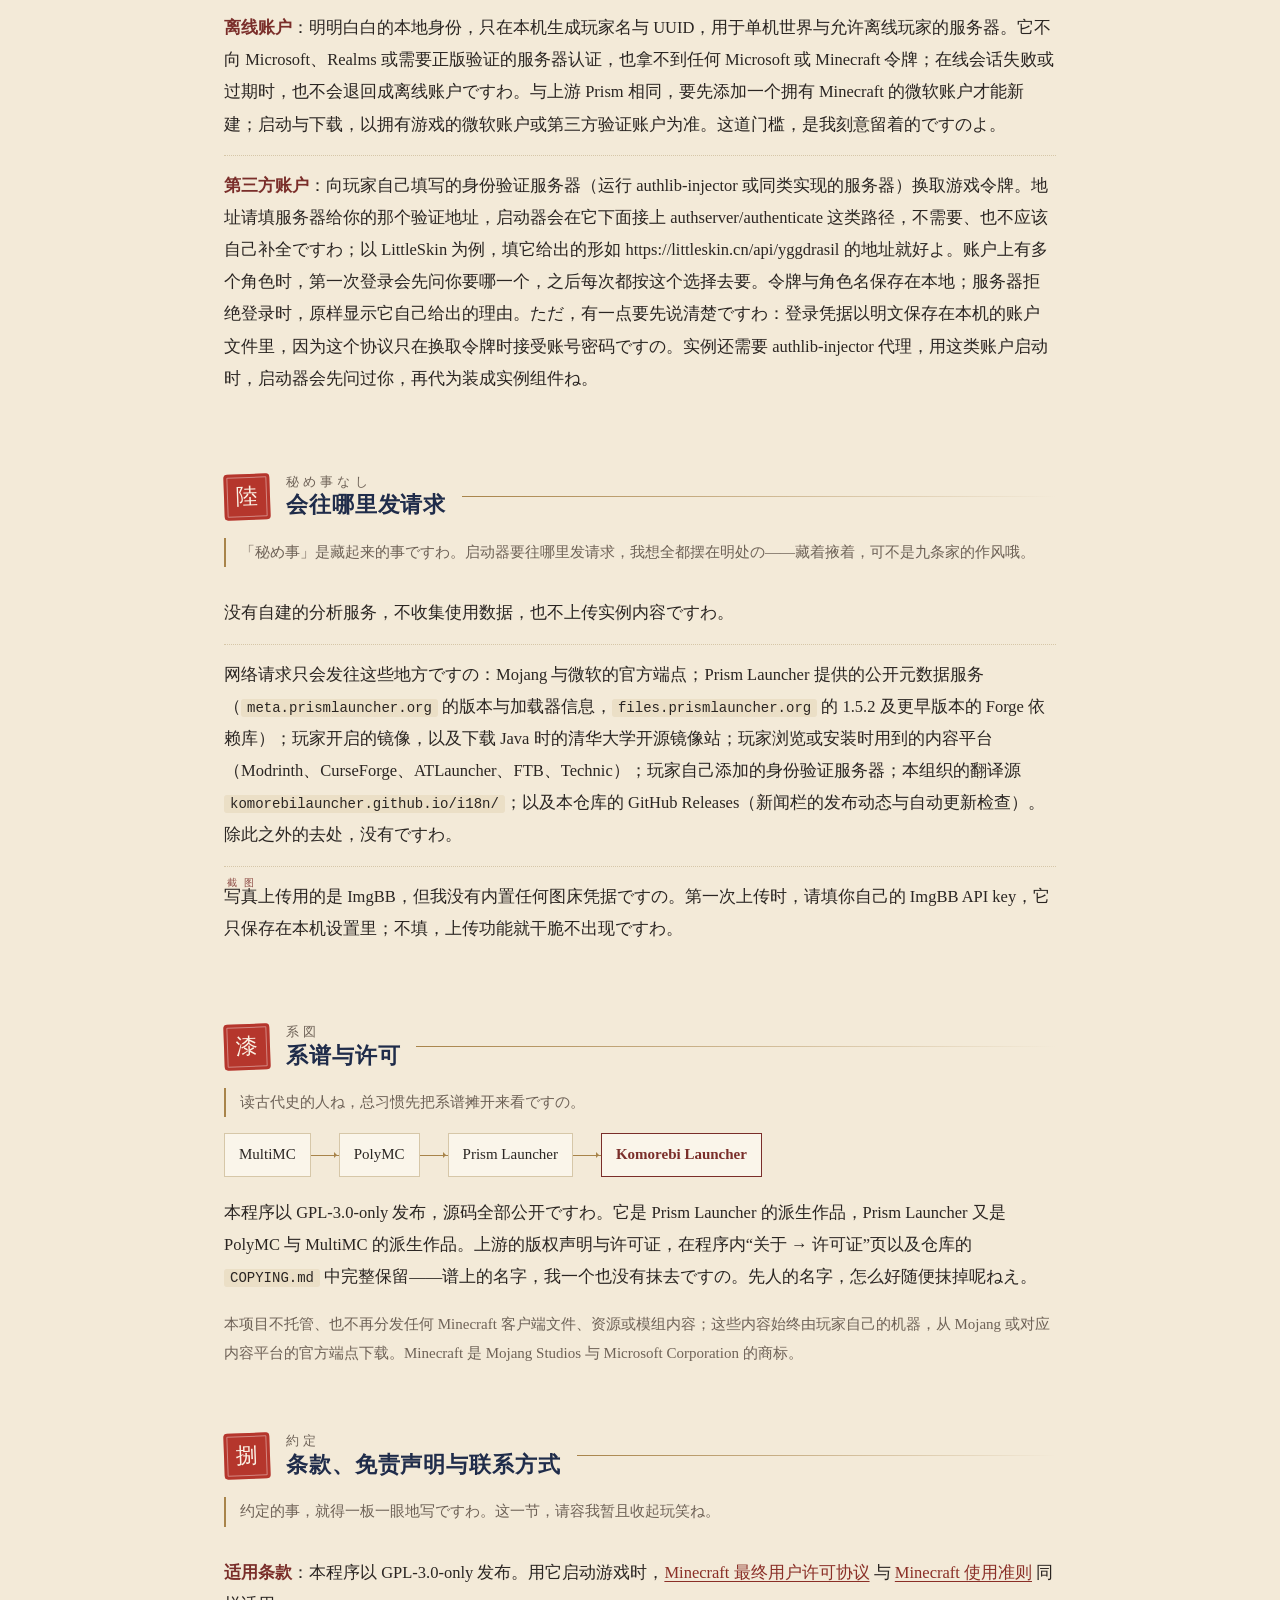
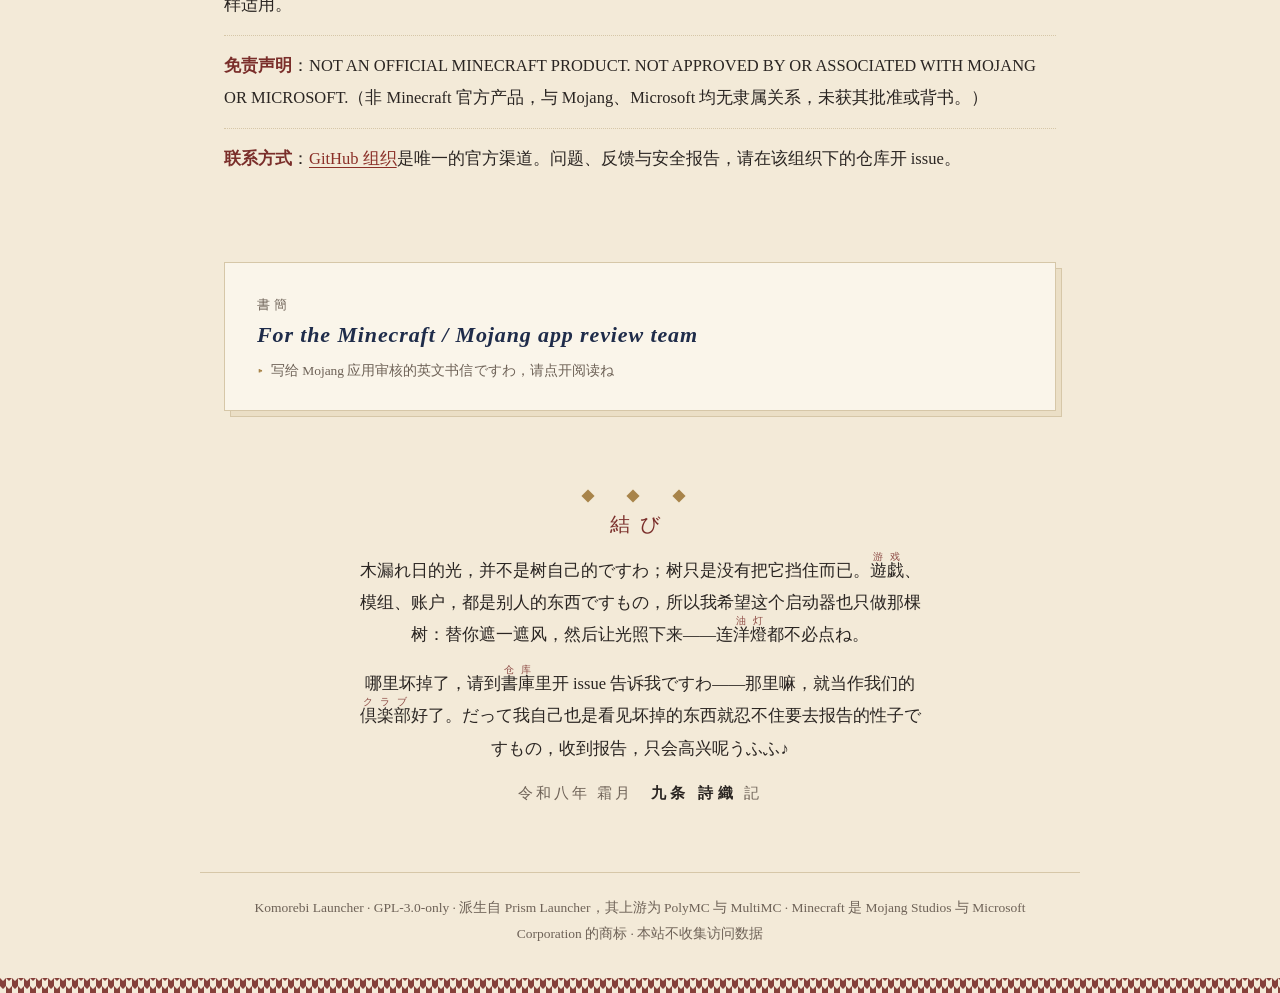
==== commit 03d3c03f: "Restyle the website in the Taisho persona and add a Japanese page Rewrite both pages in the site own" ====
--- a/index.html
+++ b/index.html
@@ -1,158 +1,183 @@
-<!DOCTYPE html>
-<html lang="zh-CN">
-<head>
-<meta charset="utf-8">
-<meta name="viewport" content="width=device-width, initial-scale=1">
-<title>Komorebi Launcher — 面向国内网络环境的开源 Minecraft 启动器</title>
-<meta name="description" content="Komorebi Launcher 是基于 Prism Launcher 的开源 Minecraft: Java Edition 启动器，面向国内网络环境，提供下载镜像、Java 自动配置、OptiFine 安装与多种账户方式。">
-<style>
-  :root {
-    --fg: #1c1e21;
-    --muted: #5b6470;
-    --line: #e3e6ea;
-    --bg: #ffffff;
-    --accent: #1f6feb;
-    --card: #f7f8fa;
-  }
-  @media (prefers-color-scheme: dark) {
-    :root {
-      --fg: #e6e8ea;
-      --muted: #9aa4af;
-      --line: #2c3138;
-      --bg: #16181b;
-      --accent: #6cb2ff;
-      --card: #1d2024;
-    }
-  }
-  * { box-sizing: border-box; }
-  body {
-    margin: 0;
-    color: var(--fg);
-    background: var(--bg);
-    font: 16px/1.75 -apple-system, BlinkMacSystemFont, "Segoe UI", "Microsoft YaHei", "Noto Sans CJK SC", sans-serif;
-  }
-  header {
-    border-bottom: 1px solid var(--line);
-    padding: 40px 20px 32px;
-  }
-  main, footer > div { max-width: 880px; margin: 0 auto; }
-  .brand { display: flex; align-items: center; gap: 16px; flex-wrap: wrap; }
-  .brand img { width: 64px; height: 64px; }
-  h1 { font-size: 28px; margin: 0; letter-spacing: .5px; }
-  .tag { color: var(--muted); margin: 6px 0 0; font-size: 15px; }
-  h2 { font-size: 20px; margin: 40px 0 12px; padding-top: 8px; }
-  p, li { color: var(--fg); }
-  a { color: var(--accent); }
-  .buttons { display: flex; gap: 12px; flex-wrap: wrap; margin: 22px 0 0; }
-  .button {
-    display: inline-block; padding: 10px 18px; border: 1px solid var(--line);
-    border-radius: 8px; text-decoration: none; background: var(--card); font-size: 15px;
-  }
-  .button.primary { background: var(--accent); border-color: var(--accent); color: #fff; }
-  ul { padding-left: 22px; }
-  .card { background: var(--card); border: 1px solid var(--line); border-radius: 10px; padding: 18px 20px; margin: 16px 0; }
-  table { border-collapse: collapse; width: 100%; font-size: 15px; }
-  th, td { border-bottom: 1px solid var(--line); padding: 8px 10px; text-align: left; vertical-align: top; }
-  code { font-family: ui-monospace, "Cascadia Mono", Consolas, monospace; font-size: 14px; }
-  footer { border-top: 1px solid var(--line); margin-top: 48px; padding: 28px 20px; color: var(--muted); font-size: 14px; }
-  .en { border-left: 3px solid var(--line); padding-left: 18px; }
-  .en h2 { margin-top: 0; }
-  .muted { color: var(--muted); }
-</style>
-</head>
-<body>
-
-<header>
-  <div class="brand">
-    <img src="assets/icon.png" alt="Komorebi Launcher 图标" width="64" height="64">
-    <div>
-      <h1>Komorebi Launcher</h1>
-      <p class="tag">基于 Prism Launcher 的开源 Minecraft: Java Edition 启动器，为国内网络环境做了下载镜像、Java 自动配置与 OptiFine 支持。</p>
-    </div>
-  </div>
-  <div class="buttons">
-    <a class="button primary" href="https://github.com/KomorebiLauncher/KomorebiLauncher/releases">下载最新版</a>
-    <a class="button" href="https://github.com/KomorebiLauncher/KomorebiLauncher">源代码</a>
-    <a class="button" href="https://github.com/KomorebiLauncher/KomorebiLauncher/issues">问题反馈</a>
-  </div>
-</header>
-
-<main>
-
-<h2>它解决什么问题</h2>
-<p>国内玩家用通用启动器时最常碰到三件事：Mojang 的下载端点慢或连不上、Java 运行库要自己找、以及模组与整合包的下载入口不好用。Komorebi Launcher 不改动上游的功能结构，只在这三点上补齐，并且把所有下载行为都留在玩家自己的机器与官方端点之间。</p>
-
-<h2>当前功能</h2>
-<ul>
-  <li><strong>实例管理</strong>：每个实例独立目录、独立版本组件，支持导入导出与模组、资源包、世界的浏览与下载（Modrinth 与 CurseForge）。作者不允许第三方启动器转发的模组文件，默认不去别的源补下载，这个选择写在设置里，默认关闭。</li>
-  <li><strong>下载镜像</strong>：游戏本体、资源文件、支持库三类分别配置镜像源与尝试顺序，任一源失败自动按序回退，官方源始终保留为最后兜底。详见下一节。</li>
-  <li><strong>Java 自动配置</strong>：按版本要求自动选择或下载 Java 运行库，可限定允许的 Java 版本区间，也支持把 Java 放在实例目录内优先使用。版本通过实际运行程序确认，不按目录名猜测。</li>
-  <li><strong>内存与 JVM 参数建议</strong>：按这台机器的内存和这个实例的模组数量给出堆的大小，并可一键填入垃圾回收参数；填入时会保留你自己写过的参数，只替换其中被建议覆盖的同一项。</li>
-  <li><strong>启动失败诊断</strong>：游戏没能启动时读取日志，认出内存不足、Metaspace 不足、Java 版本与模组不匹配、模组重复或缺依赖、mixin 失败、显卡驱动打不开窗口、纹理图集溢出等具体是哪一条，并给出对应的改法。</li>
-  <li><strong>服务器列表</strong>：实例内的服务器按 SLP 协议探测，显示在线人数、游戏版本与延迟，鼠标停在一行上能看到服务器自己的欢迎语。</li>
-  <li><strong>OptiFine</strong>：在版本页直接浏览并安装 OptiFine。安装使用 OptiFine 官方安装器本身，启动器只负责下载、在临时目录中运行它并收集结果，不复制、不重制 OptiFine 的任何补丁逻辑。</li>
-  <li><strong>模组加载器</strong>：NeoForge、Forge、Fabric、Quilt、LiteLoader，与上游一致。</li>
-  <li><strong>中文界面</strong>：翻译由本项目自建的静态源提供，启动时校验文件哈希后加载。</li>
-</ul>
-
-<h2>下载镜像是怎么做的</h2>
-<p>镜像只做一件事：把下载请求换成另一个主机上的同一份文件。路径规则按内容类型固定，且只对 Mojang 自己的主机生效。</p>
-<table>
-  <tr><th>内容</th><th>官方主机</th><th>镜像上的位置</th></tr>
-  <tr><td>版本清单、客户端 jar、Java 运行库</td><td>piston-meta / piston-data / launcher / launchermeta</td><td>镜像根路径，目录结构不变</td></tr>
-  <tr><td>资源文件（assets）</td><td>resources.download.minecraft.net</td><td>镜像的 <code>/assets</code> 前缀</td></tr>
-  <tr><td>支持库与加载器库</td><td>libraries.minecraft.net 等 maven 主机</td><td>有序的前缀列表，逐条尝试</td></tr>
-</table>
-<p class="muted">内置的镜像源为 BMCLAPI 与三所教育网镜像的 maven 树。Modrinth、CurseForge 等内容平台的主机<strong>不在重写范围内</strong>，它们的文件始终从各自官方端点下载。所有下载都会校验元数据里给定的哈希，镜像返回错误内容会被当作校验失败处理，而不是静默接受。</p>
-
-<h2>账户与登录</h2>
-<ul>
-  <li><strong>Microsoft 账户</strong>：走标准 OAuth 2.0（授权码 + PKCE 与设备码两种流），随后按官方流程换取 Xbox Live 与 Minecraft Services 令牌，并读取账户的游戏所有权信息，之后才提供启动。使用微软登录需要一个已通过 Mojang 应用登记的 AppID；本仓库自带的 AppID 已于 2026-11-06 通过 Mojang 审核，可直接使用（分发衍生构建需自行申请）。</li>
-  <li><strong>离线账户</strong>：显式的本地身份，只在本地生成玩家名与 UUID，用于单机世界与允许离线玩家的服务器。它不向 Microsoft、Realms 或需要正版验证的服务器认证，也拿不到任何 Microsoft 或 Minecraft 令牌；在线会话失败或过期时不会回退成离线账户。与上游 Prism 相同，只有在已添加一个拥有 Minecraft 的微软账户之后才能新建；启动与下载以拥有游戏的微软账户或第三方验证账户为准。</li>
-  <li><strong>第三方账户</strong>：向玩家自己填写的身份验证服务器（运行 authlib-injector 或同类实现的服务器）换取游戏令牌。地址填服务器给玩家的那个验证地址，启动器在它下面接 authserver/authenticate 这类路径，不需要也不应该自己补全；以 LittleSkin 为例，填它给出的形如 https://littleskin.cn/api/yggdrasil 的地址即可。这个账户上有多个角色时，登录会先问要哪一个，之后每次登录都按这个选择去要。令牌与角色名保存在本地；服务器拒绝登录时，显示它自己给出的原因。登录凭据以明文保存在本机的账户文件中，因为该协议只在换取令牌时接受账号密码。实例还需要 authlib-injector 代理，用这类账户启动时启动器会询问并代为安装为实例组件。</li>
-</ul>
-
-<h2>隐私</h2>
-<ul>
-  <li>没有自建的分析服务，不收集使用数据、不上传实例内容。</li>
-  <li>网络请求只发往：Mojang 与微软的官方端点、玩家配置的镜像、Modrinth（模组浏览）、玩家自己添加的身份验证服务器，以及玩家自行配置的翻译源。</li>
-  <li>游戏截图分享（Imgur）在本项目中未配置，功能默认不启用。</li>
-</ul>
-
-<h2>许可与出处</h2>
-<p>本程序以 GPL-3.0-only 发布，源码全部公开。它是 Prism Launcher 的派生作品，Prism Launcher 又是 PolyMC 与 MultiMC 的派生作品；上游的版权声明与许可证在程序内“关于 → 许可证”页以及仓库的 <code>COPYING.md</code> 中完整保留。</p>
-<p class="muted">本项目不托管、不再分发任何 Minecraft 客户端文件、资源或模组内容；这些内容始终由玩家自己的机器从 Mojang 或对应内容平台的官方端点下载。Minecraft 是 Mojang Studios 与 Microsoft Corporation 的商标。</p>
-
-<h2>条款、免责声明与联系方式</h2>
-<ul>
-  <li><strong>适用条款</strong>：本程序以 GPL-3.0-only 发布。用它启动游戏时，<a href="https://www.minecraft.net/en-us/eula">Minecraft 最终用户许可协议</a> 与 <a href="https://www.minecraft.net/en-us/usage-guidelines">Minecraft 使用准则</a> 同样适用。</li>
-  <li><strong>免责声明</strong>：NOT AN OFFICIAL MINECRAFT PRODUCT. NOT APPROVED BY OR ASSOCIATED WITH MOJANG OR MICROSOFT.（非 Minecraft 官方产品，与 Mojang、Microsoft 均无隶属关系，未获其批准或背书。）</li>
-  <li><strong>联系方式</strong>：<a href="https://github.com/KomorebiLauncher">GitHub 组织</a>是唯一官方渠道；问题、反馈与安全报告请在该组织下的仓库开 issue。</li>
-</ul>
-<h2 style="margin-top:44px">For the Minecraft / Mojang app review team</h2>
-<div class="en">
-  <p><strong>What this is.</strong> Komorebi Launcher is a free, open-source Minecraft: Java Edition launcher for players in mainland China, a GPL-3.0 derivative of Prism Launcher. Everything is published in the repository linked above; there is no closed or obfuscated component, and no binaries are hosted anywhere else.</p>
-
-  <p><strong>Current status.</strong> Our own application (client) ID was approved by Mojang Enforcement on 2026-11-06, confirmed by completing the full chain against the live services rather than by reading the notification, which is a batch email that names no application. This section documents the design that approval applies to.</p>
-
-  <p><strong>The authentication chain we implement.</strong> Authorization code with PKCE, or the device code flow, against the Microsoft identity platform. The launcher requests Xbox access, obtains the Xbox Live and XSTS tokens, exchanges them at <code>login_with_xbox</code>, and checks the player's Java profile and Minecraft license. A Microsoft account counts toward launching or downloading only when that check passes. The tokens it is issued are kept in the launcher's local account file so the player does not sign in on every launch, and are sent only to the official Microsoft, Xbox Live and Minecraft Services endpoints. It does not use those endpoints to obtain game content for redistribution.</p>
-
-  <p><strong>Why our own ID rather than an existing one.</strong> Upstream Prism Launcher's source states that a derivative work must ship its own credentials. Using another project's application ID would attribute our traffic to them and leave them unable to revoke it; we hold our own.</p>
-
-  <p><strong>Load on your servers and CDN.</strong> API calls happen only when a player opens an account, browses, or launches. One game file download per version per player, from Mojang's own endpoints. No crawling, no bulk indexing, no background polling, and no redistribution of downloaded files from our side — the mirrors we ship rewrite Mojang-hosted file URLs only, and are used solely by the individual player who enables them.</p>
-
-  <p><strong>Local profiles, stated plainly.</strong> Offline profiles are explicitly local identities for singleplayer worlds and for servers that allow offline players. They do not authenticate to Microsoft, Realms, or servers that require online accounts, and they receive no Microsoft or Minecraft token. One can be created only after an account that owns Minecraft has been added, and a failed or expired Microsoft sign-in never falls back to an offline profile. Separately, a player may point the launcher at a server operator's own authentication service; that service is added by the player, never contacts Microsoft, and is not part of the Microsoft sign-in path.</p>
-
-  <p><strong>Links.</strong> Source: <a href="https://github.com/KomorebiLauncher/KomorebiLauncher">github.com/KomorebiLauncher/KomorebiLauncher</a> · Releases: <a href="https://github.com/KomorebiLauncher/KomorebiLauncher/releases">/releases</a> · Contact: open an issue in the repository, or use the email given on the application form.</p>
-</div>
-
-</main>
-
-<footer>
-  <div>
-    Komorebi Launcher · GPL-3.0-only · 派生自 Prism Launcher，其上游为 PolyMC 与 MultiMC · Minecraft 是 Mojang Studios 与 Microsoft Corporation 的商标 · 本站不收集访问数据
-  </div>
-</footer>
-
-</body>
-</html>
+<!DOCTYPE html>
+<html lang="zh-CN">
+<head>
+<meta charset="utf-8">
+<meta name="viewport" content="width=device-width, initial-scale=1">
+<title>Komorebi Launcher — 面向国内网络环境的开源 Minecraft 启动器</title>
+<meta name="description" content="Komorebi Launcher 是基于 Prism Launcher 的开源 Minecraft: Java Edition 启动器，面向国内网络环境，提供下载镜像、Java 自动配置、OptiFine 安装与多种账户方式。">
+<meta name="color-scheme" content="light dark">
+<link rel="icon" href="assets/KomorebiLauncher.ico">
+<link rel="alternate" hreflang="zh-CN" href="https://komorebilauncher.github.io/">
+<link rel="alternate" hreflang="ja" href="https://komorebilauncher.github.io/ja/">
+<link rel="stylesheet" href="assets/site.css">
+</head>
+<body>
+
+<div class="yagasuri" aria-hidden="true"></div>
+
+<header>
+  <nav class="lang" aria-label="语言 / 言語">
+    <a href="./" lang="zh-CN" aria-current="page">中文</a><a href="ja/" lang="ja" hreflang="ja">日本語</a>
+  </nav>
+  <div class="komorebi" aria-hidden="true"></div>
+  <div class="komorebi b" aria-hidden="true"></div>
+  <div class="hero">
+    <p class="tategaki" lang="ja" aria-hidden="true">木漏れ日<small>こもれび</small></p>
+    <div>
+      <div class="brand">
+        <div class="crest"><img src="assets/KomorebiLauncher.ico" alt="Komorebi Launcher 图标" width="60" height="60"></div>
+        <div>
+          <h1>Komorebi Launcher</h1>
+          <p class="kana" lang="ja">こもれび ランチャー</p>
+        </div>
+      </div>
+      <p class="tag">基于 Prism Launcher 的开源 Minecraft: Java Edition 启动器，为国内网络环境做了下载镜像、Java 自动配置与 OptiFine 支持。</p>
+      <p class="meaning">「Komorebi」写作「<span lang="ja">木漏れ日</span>」，是从枝叶之间漏下来的日光<span lang="ja">ですわ</span>。</p>
+      <div class="buttons">
+        <a class="button primary" href="https://github.com/KomorebiLauncher/KomorebiLauncher/releases">下载最新版</a>
+        <a class="button" href="https://github.com/KomorebiLauncher/KomorebiLauncher">源代码</a>
+        <a class="button" href="https://github.com/KomorebiLauncher/KomorebiLauncher/issues">问题反馈</a>
+      </div>
+      <div class="waka">
+        <span class="uta" lang="ja">木の間より もりくる月の 影見れば 心づくしの 秋は来にけり</span>
+        <span class="src">——《古今和歌集》秋上・读人不知</span>
+        <span class="yaku">看那从树间漏下的月影，便知令人百般思量的秋天，已经来了。</span>
+      </div>
+    </div>
+  </div>
+</header>
+
+<main>
+
+<div class="hashigaki">
+  <div class="label" lang="ja">端書き</div>
+  <p><span lang="ja">ごきげんよう</span>，初次见面的各位<span lang="ja">ですわ</span>。开头请容我先划一条线<span lang="ja">ね</span>：这是一个<strong>非官方</strong>的启动器，与 Mojang、Microsoft 都没有隶属关系，也没有得到它们的批准或背书<span lang="ja">ですの</span>。这一条要是读漏了，我可是会<span lang="ja">ちょっと</span>困扰的哦。</p>
+  <p>下面写的，除了标明「主干」的第参节，都是已发布的 0.2.2 此刻实际在做的事<span lang="ja">ですわ</span>；将来也许会做的事，我一概不写。<span lang="ja">だって</span>读史料的人，最怕把「打算做」当成「做过了」——写自己的东西时，也是一样的<span lang="ja">ですもの</span>。</p>
+</div>
+
+<section id="why">
+  <div class="sec-head"><span class="seal" lang="ja">壱</span><h2><span class="jp" lang="ja">なにを解くか</span>要解的，是哪三件事呢</h2></div>
+  <p>国内玩家用通用启动器时，最常碰上的是三件事<span lang="ja">ですわ</span>：Mojang 的下载端点慢，或者干脆连不上；Java 运行库得自己去找；模组与整合包的下载入口又不好用。<span lang="ja">まあ</span>，三件都叫人头疼呢。</p>
+  <p>常听人说「换一个国内的启动器就好了」。<span lang="ja">あら</span>，我倒不讨厌这种说法<span lang="ja">よ</span>？只是它一句话就把三件事揉成了一件，这就叫人为难了<span lang="ja">ですの</span>。三件事各有各的缘由，该补的地方也各不相同<span lang="ja">ですもの</span>。</p>
+  <p>所以 Komorebi Launcher 起初并不去动上游的功能结构，只在这三处分别补齐；如今那套结构本身也开始翻修了（见第参节）<span lang="ja">ですわ</span>。不变的是，所有下载都只发生在玩家自己的机器与官方端点（或玩家自己开启的镜像）之间。补得少一些不要紧，补错了地方才要紧——这一点，我是<span lang="ja">ぜったい</span>不肯让步的<span lang="ja">ですわよ</span>。</p>
+</section>
+
+<section id="features">
+  <div class="sec-head"><span class="seal" lang="ja">弐</span><h2><span class="jp" lang="ja">いまできること</span>眼下已经做得到的事</h2></div>
+  <ul class="features">
+    <li data-k="匣"><strong>实例管理</strong>每个实例都有自己的 .minecraft 目录、设置与图标，Minecraft 本体与加载器按组件装拆，也能导入导出<span lang="ja">ですの</span>。模组、资源包、光影包、数据包、存档与<ruby lang="ja">写真<rt>截图</rt></ruby>都在实例里直接管理，可以从 Modrinth 与 CurseForge 搜索安装，已装的模组会逐个去来源站点比对有无更新。作者不允许第三方启动器转发的模组文件，默认不去别的源补下载；这个选择写在设置里，默认关闭。作者都说了「不」<span lang="ja">ですもの</span>，我便不替作者去取<span lang="ja">ですわ</span>。</li>
+    <li data-k="鏡"><strong>下载镜像</strong>默认是关着的<span lang="ja">ですわ</span>，游戏本体、库与资源都走 Mojang 的官方地址。在设置 → API 里打开之后，三类内容可以各自配置镜像源与尝试顺序；哪个源失败了，就按顺序换下一个，官方源始终留作最后一道<span lang="ja">ね</span>。细节写在第肆节，请<span lang="ja">ぜひ</span>翻过去看看♪</li>
+    <li data-k="薪"><strong><ruby lang="ja">爪哇<rt>Java</rt></ruby> 自动配置</strong>按 Minecraft 与加载器的版本要求，自动挑选或下载 Java 运行库，下载时先试清华大学开源镜像站的 Adoptium 镜像。可以限定允许的 Java 版本区间，也可以把 Java 放进实例目录里优先使用。版本是实际把程序跑一遍问出来的，不看目录名去猜<span lang="ja">ですの</span>——<span lang="ja">だって</span>目录名这种东西，谁都能随手改<span lang="ja">ですもの</span>。</li>
+    <li data-k="量"><strong>内存与 JVM 参数建议</strong>按这台机器的内存和这个实例的模组数量，给出堆该开多大，也能一键填入垃圾回收参数。填的时候会留下你自己写过的参数，只替换建议要覆盖的那同一项。别人亲手写下的东西，整段抹掉可就太失礼了<span lang="ja">ですわ</span>。</li>
+    <li data-k="診"><strong>启动失败诊断</strong>游戏没能启动时，去读它留下的日志，认出到底是哪一条：内存不足、Metaspace 不足、Java 版本与模组不匹配、模组重复或缺依赖、mixin 失败、显卡驱动打不开窗口、纹理图集溢出……再给出对应的改法<span lang="ja">ですわ</span>。日志这孩子<span lang="ja">ね</span>，是不会自己开口的；得先备好要问它的话才行<span lang="ja">ですの</span>。</li>
+    <li data-k="便"><strong>服务器列表</strong>实例里的服务器按 SLP 协议去问一声，显示在线人数、游戏版本与延迟。<ruby lang="ja">鼠<rt>鼠标</rt></ruby>停在一行上，能读到服务器自己的<ruby lang="ja">挨拶<rt>欢迎语</rt></ruby>。<span lang="ja">うふふ</span>，这一处，我私下里<span lang="ja">とっても</span>喜欢呢。</li>
+    <li data-k="彩"><strong>OptiFine</strong>在版本页直接浏览并安装 OptiFine。安装用的就是 OptiFine 官方安装器本身，启动器只负责下载、在临时目录里运行它、再把结果收回来<span lang="ja">ですわ</span>。OptiFine 的补丁逻辑，我一处也没有抄，也没有重写——这种事，淑女是不做的<span lang="ja">ですの</span>。</li>
+    <li data-k="装"><strong>加载器与整合包</strong>NeoForge、Forge、Fabric、Quilt、LiteLoader，与上游一致<span lang="ja">ですわ</span>。整合包可以从 Modrinth、CurseForge、ATLauncher、FTB、Legacy FTB、Technic 安装，也能导入 .mrpack 与 MultiMC、PolyMC 导出的压缩包<span lang="ja">よ</span>。</li>
+    <li data-k="訳"><strong>中文界面</strong>简体中文完成度 100%<span lang="ja">ですわ</span>！翻译放在本组织自己搭的静态源（<code>komorebilauncher.github.io/i18n/</code>）上，启动时先校验文件哈希再加载。<span lang="ja">実は</span>我当初<span lang="ja">ね</span>，就是因为想玩的游戏没有中文，才开始做翻译的；所以这一项，我<span lang="ja">絶対に</span>不会马虎哦。</li>
+  </ul>
+</section>
+
+<section id="fushin">
+  <div class="sec-head"><span class="seal" lang="ja">参</span><h2><span class="jp" lang="ja">普請中</span>正在翻修骨架这件事</h2></div>
+  <p class="aside">「普請」原是寺里请众人一同动手修造殿堂的意思<span lang="ja">ですわ</span>。启动器眼下正在换骨架，<span lang="ja">でも</span>我不想等完工了才说<span lang="ja">の</span>。</p>
+  <p>这一节写的，都已经合进主干，每次推送都由 CI 在各平台上构建<span lang="ja">ですの</span>；只是<strong>还没有发布成正式版本</strong>，装着 0.2.2 的玩家暂时还碰不到<span lang="ja">ね</span>。想先尝鲜的人，可以到仓库的 Actions 页面取开发版构建（需要登录 GitHub；它们没经过发布前的检查，坏了请<span lang="ja">ぜひ</span>告诉我<span lang="ja">ね</span>）。</p>
+  <ul class="roll">
+    <li><strong>新的内核层</strong>：上游的实例、版本与启动代码和界面缠在一起，改一处，常常要牵动一大片——<span lang="ja">もう</span>，真是缠得乱七八糟<span lang="ja">ですわ</span>。所以我在旁边另起了一层 <code>launcher/komorebi/</code>，里面不引用任何窗口部件，只交出朴素的数据：实例<ruby lang="ja">型録<rt>清单</rt></ruby>；版本清单的读取与继承链的合并；启动命令行的拼装；Java 的发现与挑选（主版本相同者优先，否则取高于要求的最小版本）。这些规则，都用不依赖游戏、Java 与网络的单元测试牢牢钉住了<span lang="ja">ですの</span>。</li>
+    <li><strong>已经接上的部分</strong>：主窗口的实例列表已经改由内核层提供，工具栏、<ruby lang="ja">献立<rt>菜单</rt></ruby>与快捷键照旧作用于所选的实例。启动这一路，目前只在开发用的探针里走通<span lang="ja">ですわ</span>：原版实例已能由内核层挑 Java、拼命令行，真正启动起来。带模组加载器的实例还读不了——读不了，就如实说读不了<span lang="ja">ですの</span>，<span lang="ja">けっして</span>不会丢下模组、只把游戏启动起来。界面上的「启动」<ruby lang="ja">釦<rt>按钮</rt></ruby>，仍走原来的路径<span lang="ja">よ</span>。</li>
+    <li><strong>大正<ruby lang="ja">浪漫<rt>ロマン</rt></ruby>的外观</strong>：主题已经内置进程序，浅色一套，再用同一幅画做出深色的一套；另配一套照启动器自己的线条语言画的图标，墨色与月色两种。实例改用<ruby lang="ja">歌留多<rt>卡片</rt></ruby>显示；窗口有三种布局，可以在外观设置里即时切换：默认的侧栏、只留图标的窄栏、把实例操作移到顶部的横栏。主窗口的背景图、显示方式、压暗程度、文字颜色与描边，也都可以自己设<span lang="ja">ですわ</span>。说是「大正<ruby lang="ja">浪漫<rt>ロマン</rt></ruby>」，<span lang="ja">実は</span>只是把我自己喜欢的东西一样样摆了进去而已<span lang="ja">ですの</span>，<span lang="ja">うふふ</span>。</li>
+    <li><strong>国内整合包</strong>：HMCL 与 MCBBS 格式的整合包可以导入了<span lang="ja">ですわ</span>，压缩包里的内容会完整还原。清单里要求另行下载的文件（MCBBS 用 CurseForge 文件 ID 声明的，以及两种格式里的直链），会在交出实例之前取回；给了 SHA-1 的，逐一校验；CurseForge 已不再提供的，数清楚后告诉你<span lang="ja">ね</span>。从本地选来的整合包，和 CurseForge 整合包一样，先列出未经审查的模组请你确认；清单里想写到目标目录之外的路径，一律拒绝——<span lang="ja">あら</span>，想偷偷溜出门去？那可不行<span lang="ja">ですわ</span>。</li>
+  </ul>
+</section>
+
+<section id="mirror">
+  <div class="sec-head"><span class="seal" lang="ja">肆</span><h2><span class="jp" lang="ja">鏡のしくみ</span>镜子只换主机，不换内容</h2></div>
+  <p class="aside">「镜」这个字，在读神话的人眼里分量很重<span lang="ja">ですのよ</span>，八咫镜可是要照出神本身的。这里的镜子嘛，不过是一面<ruby lang="ja">硝子<rt>玻璃</rt></ruby>镜，朴素得多<span lang="ja">ですわ</span>。</p>
+  <p>镜像只做一件事<span lang="ja">ですの</span>：把下载请求换到另一个主机上的同一份文件。换法按内容类型固定，而且只对 Mojang 自己的主机生效。按表列在下面<span lang="ja">ね</span>。</p>
+  <div class="ledger-wrap">
+  <table class="ledger">
+    <tr><th>内容</th><th>官方主机</th><th>镜像上的位置</th></tr>
+    <tr><td>版本清单、客户端 jar、Java 运行库</td><td>piston-meta / piston-data / launcher / launchermeta</td><td>镜像根路径，目录结构不变</td></tr>
+    <tr><td>资源文件（assets）</td><td>resources.download.minecraft.net</td><td>镜像的 <code>/assets</code> 前缀</td></tr>
+    <tr><td>支持库与加载器库</td><td>libraries.minecraft.net 等 maven 主机</td><td>有序的前缀列表，逐条尝试</td></tr>
+  </table>
+  </div>
+  <p class="note">镜像默认是关着的<span lang="ja">ですわ</span>。镜像未必更快<span lang="ja">ですもの</span>，所以我不擅自替你打开；要用，请到设置 → API 里切换。内置的镜像源是 BMCLAPI 与三所教育网镜像的 maven 树。自动下载 Java 运行库另走一路：先试清华大学开源镜像站的 Adoptium 镜像，文件与官方的 SHA-256 一致；只带版本参数、不带文件名的 <code>api.adoptium.net</code> 入口，暂时仍走官方。Modrinth、CurseForge 等内容平台的主机<strong>不在重写范围内</strong>，它们的文件始终从各自的官方端点下载。所有下载都会按元数据里给定的哈希校验；镜像若返回了不对的内容，就当作校验失败，不会默默收下——来路不明的东西，我可不收<span lang="ja">の</span>。</p>
+</section>
+
+<section id="accounts">
+  <div class="sec-head"><span class="seal" lang="ja">伍</span><h2><span class="jp" lang="ja">名乗り</span>向谁报上名来</h2></div>
+  <p class="aside">报上名来，要对方信得过才算数<span lang="ja">ですわ</span>。下面三种账户的区别，说到底就在于「向谁报名」<span lang="ja">ね</span>。</p>
+  <ul class="roll">
+    <li><strong>Microsoft 账户</strong>：走标准的 OAuth 2.0（授权码 + PKCE 与设备码两种流程，登录窗口里两种都有），随后按官方流程换取 Xbox Live 与 Minecraft Services 的令牌，读过账户的游戏所有权信息之后，才提供启动<span lang="ja">ですわ</span>。微软登录需要一个通过了 Mojang 应用登记的 AppID；本仓库自带的 AppID 已于 2026-11-06 通过 Mojang 审核，可以直接使用<span lang="ja">ですの</span>（分发衍生构建的话，请自行申请<span lang="ja">ね</span>）。登录之后，还可以上传皮肤、选择<ruby lang="ja">外套<rt>披风</rt></ruby>♪</li>
+    <li><strong>离线账户</strong>：明明白白的本地身份，只在本机生成玩家名与 UUID，用于单机世界与允许离线玩家的服务器。它不向 Microsoft、Realms 或需要正版验证的服务器认证，也拿不到任何 Microsoft 或 Minecraft 令牌；在线会话失败或过期时，也不会退回成离线账户<span lang="ja">ですわ</span>。与上游 Prism 相同，要先添加一个拥有 Minecraft 的微软账户才能新建；启动与下载，以拥有游戏的微软账户或第三方验证账户为准。这道门槛，是我刻意留着的<span lang="ja">ですのよ</span>。</li>
+    <li><strong>第三方账户</strong>：向玩家自己填写的身份验证服务器（运行 authlib-injector 或同类实现的服务器）换取游戏令牌。地址请填服务器给你的那个验证地址，启动器会在它下面接上 authserver/authenticate 这类路径，不需要、也不应该自己补全<span lang="ja">ですわ</span>；以 LittleSkin 为例，填它给出的形如 https://littleskin.cn/api/yggdrasil 的地址就好<span lang="ja">よ</span>。账户上有多个角色时，第一次登录会先问你要哪一个，之后每次都按这个选择去要。令牌与角色名保存在本地；服务器拒绝登录时，原样显示它自己给出的理由。<span lang="ja">ただ</span>，有一点要先说清楚<span lang="ja">ですわ</span>：登录凭据以明文保存在本机的账户文件里，因为这个协议只在换取令牌时接受账号密码<span lang="ja">ですの</span>。实例还需要 authlib-injector 代理，用这类账户启动时，启动器会先问过你，再代为装成实例组件<span lang="ja">ね</span>。</li>
+  </ul>
+</section>
+
+<section id="privacy">
+  <div class="sec-head"><span class="seal" lang="ja">陸</span><h2><span class="jp" lang="ja">秘め事なし</span>会往哪里发请求</h2></div>
+  <p class="aside">「秘め事」是藏起来的事<span lang="ja">ですわ</span>。启动器要往哪里发请求，我想全都摆在明处<span lang="ja">の</span>——藏着掖着，可不是九条家的作风哦。</p>
+  <ul class="roll">
+    <li>没有自建的分析服务，不收集使用数据，也不上传实例内容<span lang="ja">ですわ</span>。</li>
+    <li>网络请求只会发往这些地方<span lang="ja">ですの</span>：Mojang 与微软的官方端点；Prism Launcher 提供的公开元数据服务（<code>meta.prismlauncher.org</code> 的版本与加载器信息，<code>files.prismlauncher.org</code> 的 1.5.2 及更早版本的 Forge 依赖库）；玩家开启的镜像，以及下载 Java 时的清华大学开源镜像站；玩家浏览或安装时用到的内容平台（Modrinth、CurseForge、ATLauncher、FTB、Technic）；玩家自己添加的身份验证服务器；本组织的翻译源 <code>komorebilauncher.github.io/i18n/</code>；以及本仓库的 GitHub Releases（新闻栏的发布动态与自动更新检查）。除此之外的去处，没有<span lang="ja">ですわ</span>。</li>
+    <li><ruby lang="ja">写真<rt>截图</rt></ruby>上传用的是 ImgBB，但我没有内置任何图床凭据<span lang="ja">ですの</span>。第一次上传时，请填你自己的 ImgBB API key，它只保存在本机设置里；不填，上传功能就干脆不出现<span lang="ja">ですわ</span>。</li>
+  </ul>
+</section>
+
+<section id="license">
+  <div class="sec-head"><span class="seal" lang="ja">漆</span><h2><span class="jp" lang="ja">系図</span>系谱与许可</h2></div>
+  <p class="aside">读古代史的人<span lang="ja">ね</span>，总习惯先把系谱摊开来看<span lang="ja">ですの</span>。</p>
+  <div class="keizu" role="img" aria-label="派生关系：MultiMC、PolyMC、Prism Launcher、Komorebi Launcher">
+    <span>MultiMC</span><i></i><span>PolyMC</span><i></i><span>Prism Launcher</span><i></i><span class="self">Komorebi Launcher</span>
+  </div>
+  <p>本程序以 GPL-3.0-only 发布，源码全部公开<span lang="ja">ですわ</span>。它是 Prism Launcher 的派生作品，Prism Launcher 又是 PolyMC 与 MultiMC 的派生作品。上游的版权声明与许可证，在程序内“关于 → 许可证”页以及仓库的 <code>COPYING.md</code> 中完整保留——谱上的名字，我一个也没有抹去<span lang="ja">ですの</span>。先人的名字，怎么好随便抹掉呢<span lang="ja">ねえ</span>。</p>
+  <p class="note">本项目不托管、也不再分发任何 Minecraft 客户端文件、资源或模组内容；这些内容始终由玩家自己的机器，从 Mojang 或对应内容平台的官方端点下载。Minecraft 是 Mojang Studios 与 Microsoft Corporation 的商标。</p>
+</section>
+
+<section id="terms">
+  <div class="sec-head"><span class="seal" lang="ja">捌</span><h2><span class="jp" lang="ja">約定</span>条款、免责声明与联系方式</h2></div>
+  <p class="aside">约定的事，就得一板一眼地写<span lang="ja">ですわ</span>。这一节，请容我暂且收起玩笑<span lang="ja">ね</span>。</p>
+  <ul class="roll">
+    <li><strong>适用条款</strong>：本程序以 GPL-3.0-only 发布。用它启动游戏时，<a href="https://www.minecraft.net/en-us/eula">Minecraft 最终用户许可协议</a> 与 <a href="https://www.minecraft.net/en-us/usage-guidelines">Minecraft 使用准则</a> 同样适用。</li>
+    <li><strong>免责声明</strong>：NOT AN OFFICIAL MINECRAFT PRODUCT. NOT APPROVED BY OR ASSOCIATED WITH MOJANG OR MICROSOFT.（非 Minecraft 官方产品，与 Mojang、Microsoft 均无隶属关系，未获其批准或背书。）</li>
+    <li><strong>联系方式</strong>：<a href="https://github.com/KomorebiLauncher">GitHub 组织</a>是唯一的官方渠道。问题、反馈与安全报告，请在该组织下的仓库开 issue。</li>
+  </ul>
+</section>
+
+<details class="shokan" lang="en">
+  <summary><span class="label" lang="ja">書簡</span><h2>For the Minecraft / Mojang app review team</h2><span class="hint" lang="zh-CN">写给 Mojang 应用审核的英文书信<span lang="ja">ですわ</span>，请点开阅读<span lang="ja">ね</span></span></summary>
+
+  <p><strong>What this is.</strong> Komorebi Launcher is a free, open-source Minecraft: Java Edition launcher for players in mainland China, a GPL-3.0 derivative of Prism Launcher. Everything is published in the repository linked above; there is no closed or obfuscated component, and no binaries are hosted anywhere else.</p>
+
+  <p><strong>Current status.</strong> Our own application (client) ID was approved by Mojang Enforcement on 2026-11-06, confirmed by completing the full chain against the live services rather than by reading the notification, which is a batch email that names no application. This section documents the design that approval applies to.</p>
+
+  <p><strong>The authentication chain we implement.</strong> Authorization code with PKCE, or the device code flow, against the Microsoft identity platform. The launcher requests Xbox access, obtains the Xbox Live and XSTS tokens, exchanges them at <code>login_with_xbox</code>, and checks the player's Java profile and Minecraft license. A Microsoft account counts toward launching or downloading only when that check passes. The tokens it is issued are kept in the launcher's local account file so the player does not sign in on every launch, and are sent only to the official Microsoft, Xbox Live and Minecraft Services endpoints. It does not use those endpoints to obtain game content for redistribution.</p>
+
+  <p><strong>Why our own ID rather than an existing one.</strong> Upstream Prism Launcher's source states that a derivative work must ship its own credentials. Using another project's application ID would attribute our traffic to them and leave them unable to revoke it; we hold our own.</p>
+
+  <p><strong>Load on your servers and CDN.</strong> API calls happen only when a player opens an account, browses, or launches. One game file download per version per player, from Mojang's own endpoints. No crawling, no bulk indexing, no background polling, and no redistribution of downloaded files from our side — the mirrors we ship rewrite Mojang-hosted file URLs only, and are used solely by the individual player who enables them. (Separately, the Java runtime downloader prefers a university mirror of Eclipse Adoptium, whose files match Adoptium's published SHA-256.)</p>
+
+  <p><strong>Local profiles, stated plainly.</strong> Offline profiles are explicitly local identities for singleplayer worlds and for servers that allow offline players. They do not authenticate to Microsoft, Realms, or servers that require online accounts, and they receive no Microsoft or Minecraft token. One can be created only after an account that owns Minecraft has been added, and a failed or expired Microsoft sign-in never falls back to an offline profile. Separately, a player may point the launcher at a server operator's own authentication service; that service is added by the player, never contacts Microsoft, and is not part of the Microsoft sign-in path.</p>
+
+  <p><strong>Links.</strong> Source: <a href="https://github.com/KomorebiLauncher/KomorebiLauncher">github.com/KomorebiLauncher/KomorebiLauncher</a> · Releases: <a href="https://github.com/KomorebiLauncher/KomorebiLauncher/releases">/releases</a> · Contact: open an issue in the repository, or use the email given on the application form.</p>
+</details>
+
+<div class="musubi">
+  <div class="orn" aria-hidden="true">◆ ◆ ◆</div>
+  <h2><span class="jp" lang="ja">結び</span></h2>
+  <p>木漏れ日的光，并不是树自己的<span lang="ja">ですわ</span>；树只是没有把它挡住而已。<ruby lang="ja">遊戯<rt>游戏</rt></ruby>、模组、账户，都是别人的东西<span lang="ja">ですもの</span>，所以我希望这个启动器也只做那棵树：替你遮一遮风，然后让光照下来——连<ruby lang="ja">洋燈<rt>油灯</rt></ruby>都不必点<span lang="ja">ね</span>。</p>
+  <p>哪里坏掉了，请到<ruby lang="ja">書庫<rt>仓库</rt></ruby>里开 issue 告诉我<span lang="ja">ですわ</span>——那里嘛，就当作我们的<ruby lang="ja">倶楽部<rt>クラブ</rt></ruby>好了。<span lang="ja">だって</span>我自己也是看见坏掉的东西就忍不住要去报告的性子<span lang="ja">ですもの</span>，收到报告，只会高兴呢<span lang="ja">うふふ</span>♪</p>
+  <p class="sign" lang="ja">令和八年 霜月　<b>九条 詩織</b> 記</p>
+</div>
+
+</main>
+
+<footer>
+  <div class="inner">
+    Komorebi Launcher · GPL-3.0-only · 派生自 Prism Launcher，其上游为 PolyMC 与 MultiMC · Minecraft 是 Mojang Studios 与 Microsoft Corporation 的商标 · 本站不收集访问数据
+  </div>
+  <div class="yagasuri" aria-hidden="true"></div>
+</footer>
+
+</body>
+</html>
--- a/assets/site.css
+++ b/assets/site.css
@@ -0,0 +1,315 @@
+:root {
+  --paper: #f3ead8;
+  --paper-2: #ebdfc6;
+  --card: #faf5ea;
+  --ink: #2a2522;
+  --muted: #6e6257;
+  --line: #d6c7a8;
+  --ebicha: #7a2e2a;
+  --kon: #1f2c4a;
+  --gold: #a8844a;
+  --shu: #b5362c;
+  --link: #8a2f27;
+  --light: 255, 236, 186;
+  --leaf: 60, 70, 40;
+  --serif: "Noto Serif SC", "Source Han Serif SC", "Source Han Serif", "Songti SC", "STSong", "SimSun", serif;
+  --jp: "Yu Mincho", "YuMincho", "Hiragino Mincho ProN", "Noto Serif JP", "Noto Serif CJK JP", "MS Mincho", serif;
+  --mono: ui-monospace, "Cascadia Mono", Consolas, monospace;
+}
+@media (prefers-color-scheme: dark) {
+  :root {
+    --paper: #141a29;
+    --paper-2: #1a2134;
+    --card: #1c2338;
+    --ink: #e9e0cc;
+    --muted: #a69c88;
+    --line: #36405a;
+    --ebicha: #c27466;
+    --kon: #d9c08a;
+    --gold: #cfae6b;
+    --shu: #c9473b;
+    --link: #e2b77a;
+    --light: 230, 190, 110;
+    --leaf: 0, 0, 0;
+  }
+}
+
+* { box-sizing: border-box; }
+html { background: var(--paper); }
+body {
+  margin: 0;
+  color: var(--ink);
+  background:
+    radial-gradient(1200px 600px at 85% -10%, rgba(var(--light), .22), transparent 60%),
+    radial-gradient(900px 500px at -10% 30%, rgba(var(--light), .10), transparent 60%),
+    var(--paper);
+  font: 16.5px/1.95 var(--serif);
+  -webkit-font-smoothing: antialiased;
+  overflow-wrap: break-word;
+}
+[lang="ja"], .jp { font-family: var(--jp); }
+ruby { ruby-position: over; white-space: nowrap; }
+rt { font-size: .58em; font-weight: normal; color: var(--ebicha); letter-spacing: .04em; font-style: normal; opacity: .85; }
+html[lang="ja"] body { font-family: var(--jp); }
+a { color: var(--link); text-decoration-thickness: 1px; text-underline-offset: 3px; }
+a:hover { color: var(--shu); }
+strong { color: var(--ebicha); font-weight: 700; }
+code { font-family: var(--mono); font-size: 14px; background: var(--paper-2); padding: 1px 6px; border-radius: 3px; overflow-wrap: anywhere; }
+
+.yagasuri {
+  height: 16px;
+  background: var(--ebicha);
+  -webkit-mask: url("data:image/svg+xml,%3Csvg xmlns='http://www.w3.org/2000/svg' width='24' height='32'%3E%3Cpath d='M0 0L6 6L12 0V16L6 22L0 16Z M12 16L18 22L24 16V32H12Z M12 0L18 6L24 0Z'/%3E%3C/svg%3E") repeat-x 0 0 / 12px 16px;
+          mask: url("data:image/svg+xml,%3Csvg xmlns='http://www.w3.org/2000/svg' width='24' height='32'%3E%3Cpath d='M0 0L6 6L12 0V16L6 22L0 16Z M12 16L18 22L24 16V32H12Z M12 0L18 6L24 0Z'/%3E%3C/svg%3E") repeat-x 0 0 / 12px 16px;
+  opacity: .9;
+}
+
+.lang {
+  position: absolute; top: 14px; right: 24px; z-index: 2;
+  display: flex;
+  font-size: 13px; line-height: 1.6;
+  border: 1px solid var(--gold);
+  background: var(--card);
+}
+.lang a { padding: 3px 12px; color: var(--muted); text-decoration: none; letter-spacing: .1em; }
+.lang a + a { border-left: 1px solid var(--gold); }
+.lang a:hover { color: var(--ebicha); }
+.lang a[aria-current] { background: var(--ebicha); color: #fbf3e3; }
+@media (prefers-color-scheme: dark) {
+  .lang a[aria-current] { color: #1a1414; }
+}
+
+header {
+  position: relative;
+  overflow: hidden;
+  border-bottom: 1px solid var(--line);
+}
+.komorebi {
+  position: absolute; inset: -20%;
+  pointer-events: none;
+  background:
+    radial-gradient(60px 40px at 18% 28%, rgba(var(--light), .55), transparent 70%),
+    radial-gradient(90px 60px at 34% 62%, rgba(var(--light), .40), transparent 70%),
+    radial-gradient(50px 36px at 52% 22%, rgba(var(--light), .50), transparent 70%),
+    radial-gradient(120px 70px at 70% 55%, rgba(var(--light), .35), transparent 70%),
+    radial-gradient(70px 44px at 86% 30%, rgba(var(--light), .50), transparent 70%),
+    radial-gradient(40px 30px at 62% 80%, rgba(var(--light), .45), transparent 70%),
+    radial-gradient(200px 120px at 26% 45%, rgba(var(--leaf), .07), transparent 70%),
+    radial-gradient(240px 140px at 78% 70%, rgba(var(--leaf), .07), transparent 70%);
+  filter: blur(6px);
+  animation: sway 16s ease-in-out infinite alternate;
+}
+.komorebi.b {
+  background:
+    radial-gradient(44px 30px at 24% 70%, rgba(var(--light), .45), transparent 70%),
+    radial-gradient(80px 50px at 46% 40%, rgba(var(--light), .35), transparent 70%),
+    radial-gradient(56px 40px at 78% 18%, rgba(var(--light), .45), transparent 70%),
+    radial-gradient(64px 40px at 92% 64%, rgba(var(--light), .40), transparent 70%);
+  animation-duration: 11s;
+  animation-direction: alternate-reverse;
+}
+@keyframes sway {
+  0%   { transform: translate(0, 0) rotate(0deg); opacity: .75; }
+  50%  { transform: translate(18px, -10px) rotate(.6deg); opacity: 1; }
+  100% { transform: translate(-14px, 8px) rotate(-.4deg); opacity: .8; }
+}
+@media (prefers-reduced-motion: reduce) {
+  .komorebi { animation: none; }
+}
+
+.hero {
+  position: relative;
+  max-width: 960px; margin: 0 auto;
+  padding: 56px 24px 44px;
+  display: grid;
+  grid-template-columns: auto 1fr;
+  gap: 40px;
+  align-items: start;
+}
+.tategaki {
+  writing-mode: vertical-rl;
+  font-family: var(--jp);
+  font-size: 54px;
+  line-height: 1;
+  letter-spacing: .28em;
+  color: var(--ebicha);
+  border-right: 1px solid var(--gold);
+  padding: 4px 20px 0 0;
+  margin: 0;
+  font-weight: 600;
+}
+.tategaki small {
+  display: block;
+  font-size: 14px;
+  letter-spacing: .4em;
+  color: var(--muted);
+  margin-right: 12px;
+  font-weight: 400;
+}
+.brand { display: flex; align-items: center; gap: 18px; flex-wrap: wrap; }
+.crest {
+  width: 84px; height: 84px; border-radius: 50%;
+  display: grid; place-items: center;
+  background: #21252f;
+  overflow: hidden;
+  box-shadow: 0 0 0 1px var(--gold), 0 0 0 5px var(--paper), 0 0 0 6px var(--gold);
+}
+.crest img { width: 100%; height: 100%; display: block; }
+h1 {
+  margin: 0;
+  font-size: 36px;
+  font-weight: 700;
+  letter-spacing: .04em;
+  color: var(--kon);
+}
+.kana { margin: 2px 0 0; color: var(--muted); font-size: 14px; letter-spacing: .3em; }
+.tag { margin: 22px 0 0; font-size: 17px; max-width: 40em; }
+.meaning { margin: 8px 0 0; color: var(--muted); font-size: 15px; }
+
+.buttons { display: flex; gap: 12px; flex-wrap: wrap; margin: 26px 0 0; }
+.button {
+  display: inline-flex; align-items: center; gap: 8px;
+  padding: 10px 22px;
+  font-size: 15px; letter-spacing: .08em;
+  text-decoration: none;
+  color: var(--ink);
+  background: var(--card);
+  border: 1px solid var(--gold);
+  border-radius: 2px;
+  transition: transform .15s ease, box-shadow .15s ease, background .15s ease;
+}
+.button:hover { color: var(--ink); transform: translateY(-1px); box-shadow: 0 4px 0 -1px var(--gold); }
+.button.primary { background: var(--ebicha); border-color: var(--ebicha); color: #fbf3e3; }
+.button.primary:hover { color: #fff; box-shadow: 0 4px 0 -1px var(--gold); }
+@media (prefers-color-scheme: dark) {
+  .button.primary { color: #1a1414; }
+  .button.primary:hover { color: #000; }
+}
+
+.waka {
+  margin: 34px 0 0;
+  padding: 14px 0 0;
+  border-top: 1px dashed var(--line);
+  display: flex; gap: 22px; align-items: baseline; flex-wrap: wrap;
+}
+.waka .uta { font-family: var(--jp); font-size: 17px; letter-spacing: .12em; color: var(--kon); }
+.waka .src { font-size: 13px; color: var(--muted); }
+.waka .yaku { flex-basis: 100%; font-size: 14px; color: var(--muted); margin-top: -6px; }
+
+main { max-width: 880px; margin: 0 auto; padding: 0 24px; }
+
+.hashigaki {
+  margin: 44px 0 0;
+  padding: 20px 24px;
+  background: var(--card);
+  border: 1px solid var(--line);
+  border-left: 4px solid var(--shu);
+}
+.hashigaki .label { font-family: var(--jp); color: var(--shu); font-size: 14px; letter-spacing: .3em; }
+.hashigaki p { margin: 6px 0 0; }
+
+section { margin: 64px 0 0; }
+.sec-head { display: flex; align-items: center; gap: 16px; margin: 0 0 18px; }
+.seal {
+  flex: none;
+  width: 46px; height: 46px;
+  display: grid; place-items: center;
+  background: var(--shu);
+  color: #fbf1e4;
+  font-family: var(--jp);
+  font-size: 22px;
+  border-radius: 4px;
+  box-shadow: inset 0 0 0 3px var(--shu), inset 0 0 0 4px rgba(255,255,255,.4);
+  transform: rotate(-2deg);
+}
+h2 { margin: 0; font-size: 22px; line-height: 1.35; color: var(--kon); letter-spacing: .04em; }
+h2 .jp { display: block; font-size: 13px; color: var(--muted); letter-spacing: .32em; font-weight: 400; }
+.sec-head::after { content: ""; flex: 1; height: 1px; background: linear-gradient(90deg, var(--gold), transparent); }
+
+.aside { color: var(--muted); font-size: 15px; border-left: 2px solid var(--gold); padding-left: 14px; margin: 0 0 16px; }
+
+.features { list-style: none; padding: 0; margin: 0; display: grid; grid-template-columns: repeat(auto-fill, minmax(380px, 1fr)); gap: 14px; }
+.features li {
+  position: relative;
+  background: var(--card);
+  border: 1px solid var(--line);
+  padding: 16px 18px 16px 66px;
+  font-size: 15.5px;
+  line-height: 1.85;
+}
+.features li::before {
+  content: attr(data-k);
+  position: absolute; left: 16px; top: 18px;
+  width: 34px; height: 34px;
+  display: grid; place-items: center;
+  font-family: var(--jp); font-size: 18px;
+  color: var(--ebicha);
+  border: 1px solid var(--ebicha);
+  border-radius: 50%;
+}
+.features strong { display: block; font-size: 16.5px; color: var(--kon); margin-bottom: 2px; }
+
+.ledger-wrap { overflow-x: auto; }
+.ledger { width: 100%; border-collapse: collapse; font-size: 15px; background: var(--card); border: 1px solid var(--line); }
+.ledger th { font-weight: 700; color: var(--paper); background: var(--kon); letter-spacing: .1em; }
+.ledger th, .ledger td { padding: 10px 14px; text-align: left; vertical-align: top; border-bottom: 1px solid var(--line); }
+.ledger td + td, .ledger th + th { border-left: 1px solid var(--line); }
+.ledger tr:last-child td { border-bottom: 0; }
+.note { color: var(--muted); font-size: 15px; }
+
+.roll { list-style: none; padding: 0; margin: 0; }
+.roll > li { padding: 14px 0; border-bottom: 1px dotted var(--line); }
+.roll > li:last-child { border-bottom: 0; }
+
+.keizu { display: flex; align-items: center; flex-wrap: wrap; row-gap: 10px; margin: 6px 0 20px; font-size: 15px; }
+.keizu span { padding: 6px 14px; border: 1px solid var(--line); background: var(--card); white-space: nowrap; }
+.keizu span.self { border-color: var(--ebicha); color: var(--ebicha); font-weight: 700; }
+.keizu i { width: 28px; height: 1px; background: var(--gold); position: relative; }
+.keizu i::after { content: ""; position: absolute; right: -1px; top: -3px; border: 3px solid transparent; border-left-color: var(--gold); }
+
+.shokan {
+  margin: 72px 0 0;
+  padding: 30px 32px 22px;
+  background: var(--card);
+  border: 1px solid var(--line);
+  box-shadow: 6px 6px 0 -1px var(--paper-2), 6px 6px 0 0 var(--line);
+  font-family: Georgia, "Times New Roman", var(--serif);
+  font-size: 16px;
+  line-height: 1.8;
+}
+.shokan .label { font-family: var(--jp); color: var(--muted); font-size: 13px; letter-spacing: .3em; }
+.shokan h2 { font-family: Georgia, "Times New Roman", serif; font-style: italic; margin: 4px 0 16px; }
+.shokan p { margin: 0 0 14px; }
+.shokan strong { color: var(--kon); }
+.shokan:not([open]) { padding-bottom: 26px; }
+.shokan summary { cursor: pointer; list-style: none; }
+.shokan summary::-webkit-details-marker { display: none; }
+.shokan summary .label { display: block; }
+.shokan summary h2 { margin-bottom: 6px; }
+.shokan .hint { font-size: 13.5px; color: var(--muted); }
+.shokan .hint[lang="ja"] { font-family: var(--jp); }
+.shokan .hint[lang="zh-CN"] { font-family: var(--serif); }
+.shokan .hint::before { content: "▸"; display: inline-block; margin-right: .5em; color: var(--gold); transition: transform .2s; }
+.shokan[open] .hint::before { transform: rotate(90deg); }
+.shokan[open] summary { margin-bottom: 18px; }
+.shokan summary:hover h2 { color: var(--kon); }
+.shokan summary:focus-visible { outline: 1px dashed var(--gold); outline-offset: 6px; }
+
+.musubi { margin: 72px 0 0; text-align: center; }
+.musubi .orn { color: var(--gold); letter-spacing: 1em; font-size: 14px; }
+.musubi h2 .jp { font-size: 20px; color: var(--ebicha); letter-spacing: .5em; }
+.musubi p { max-width: 34em; margin: 14px auto 0; }
+.sign { margin: 22px 0 0; font-family: var(--jp); color: var(--muted); letter-spacing: .2em; font-size: 15px; }
+.sign b { color: var(--ink); font-weight: 600; letter-spacing: .3em; }
+
+footer { margin-top: 64px; }
+footer .inner { border-top: 1px solid var(--line); padding: 22px 24px 30px; color: var(--muted); font-size: 13.5px; text-align: center; max-width: 880px; margin: 0 auto; }
+
+@media (max-width: 720px) {
+  .hero { grid-template-columns: 1fr; gap: 20px; padding-top: 56px; }
+  .tategaki { writing-mode: horizontal-tb; font-size: 34px; letter-spacing: .2em; border-right: 0; border-bottom: 1px solid var(--gold); padding: 0 0 10px; }
+  .tategaki small { display: inline; margin: 0 0 0 12px; font-size: 13px; }
+  h1 { font-size: 28px; }
+  .features { grid-template-columns: 1fr; }
+  .shokan { padding: 22px 20px 14px; }
+}
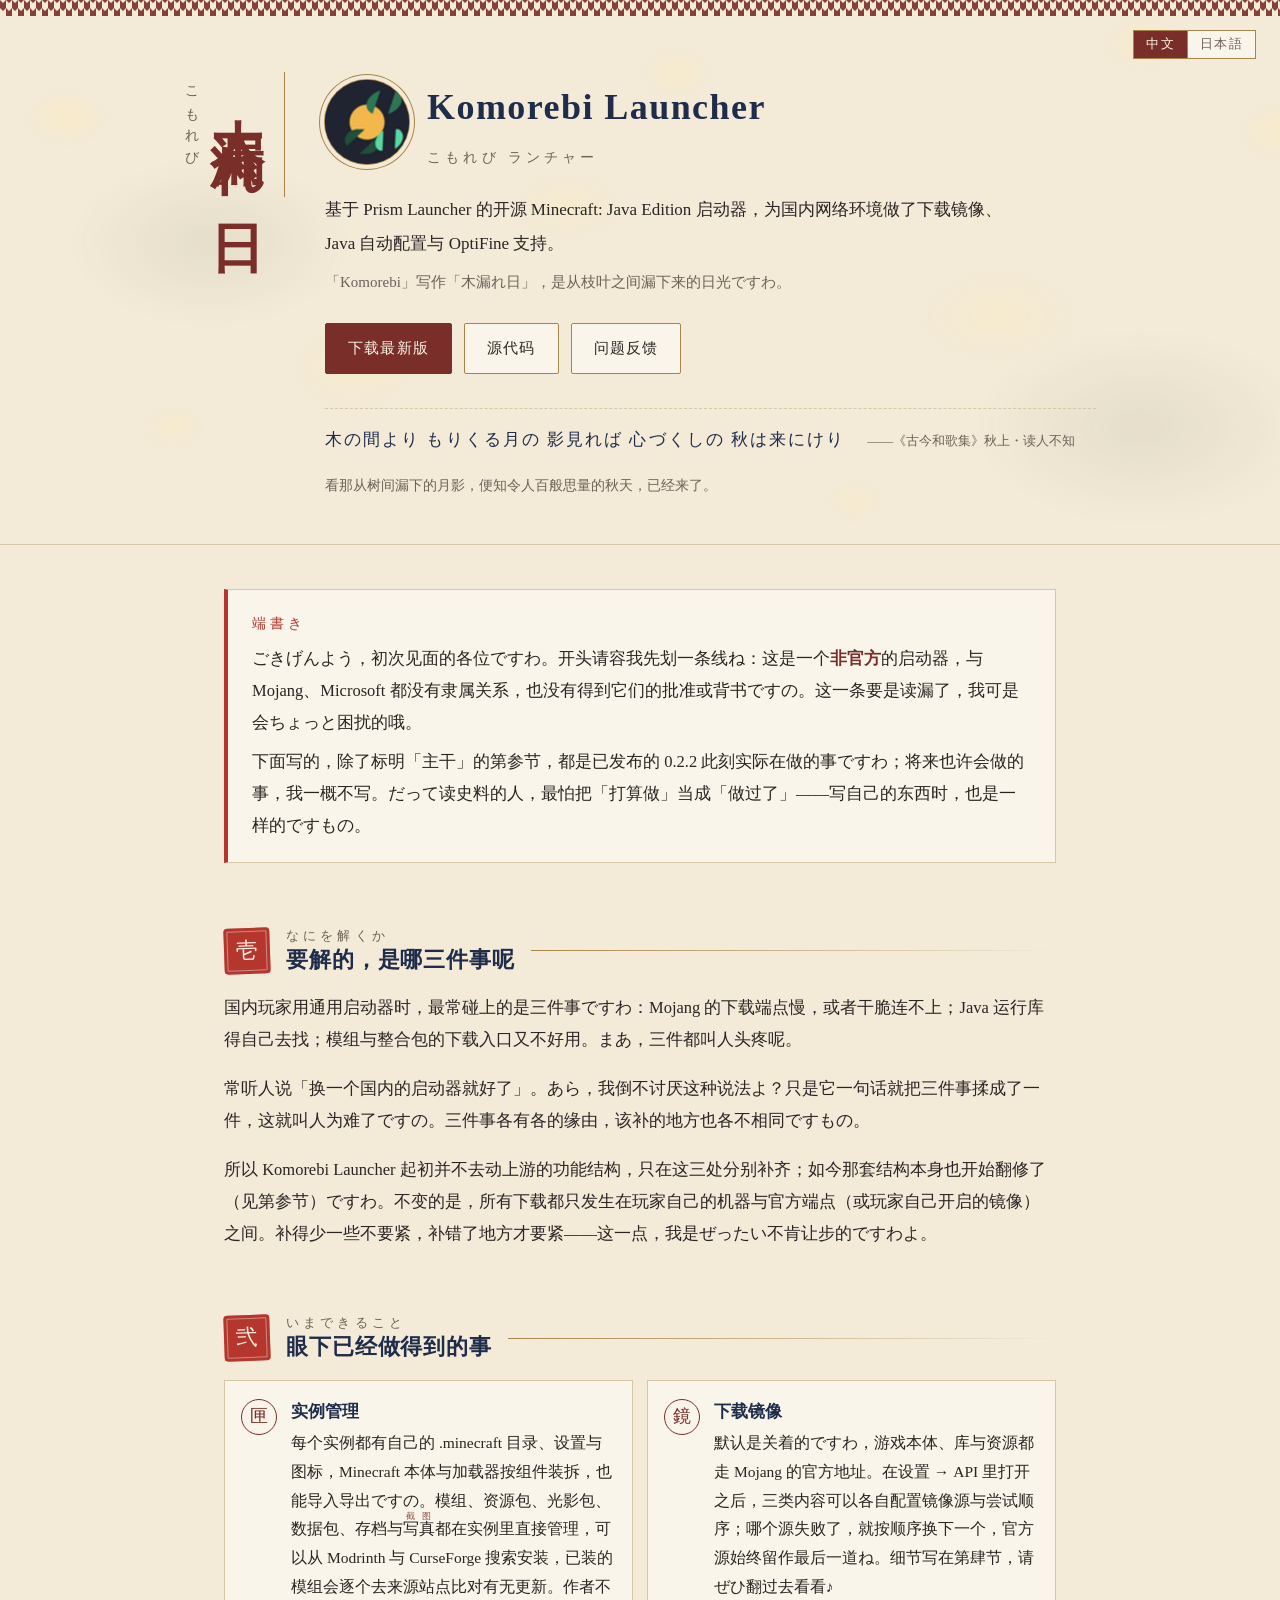
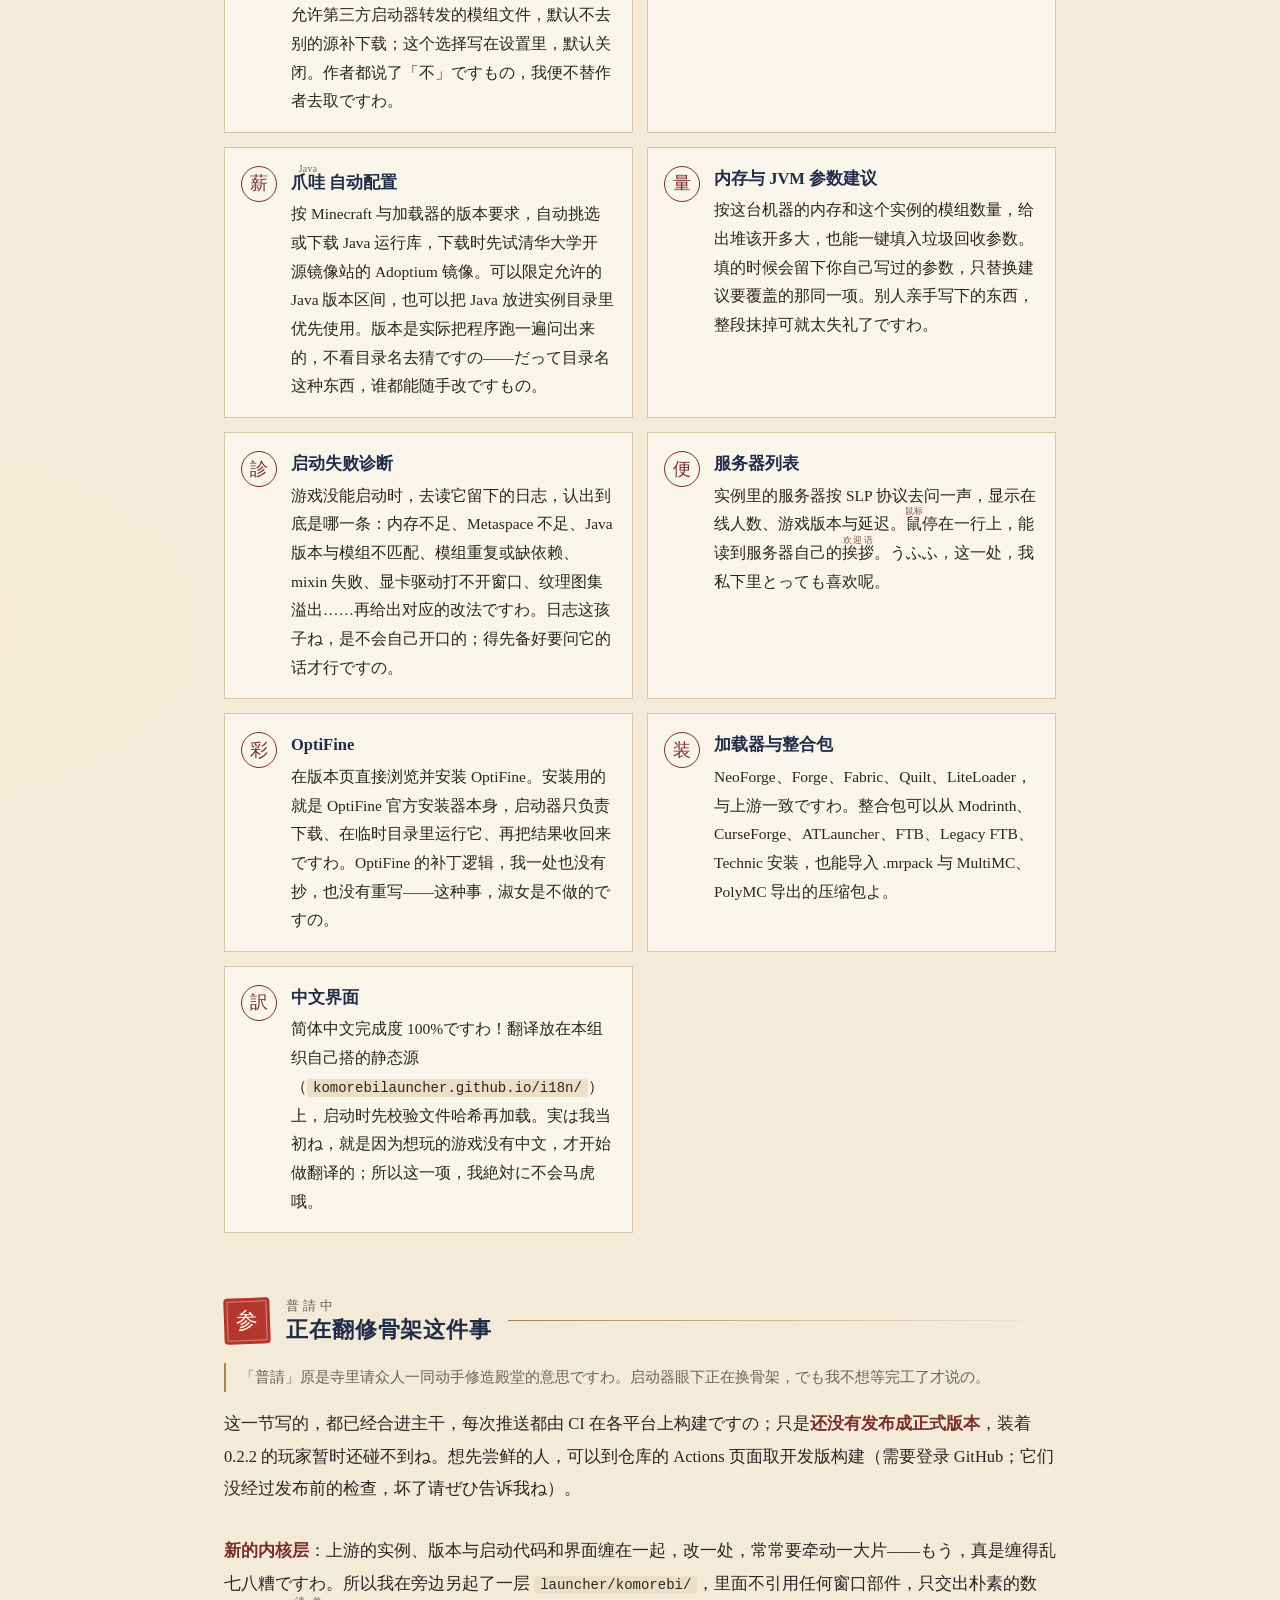
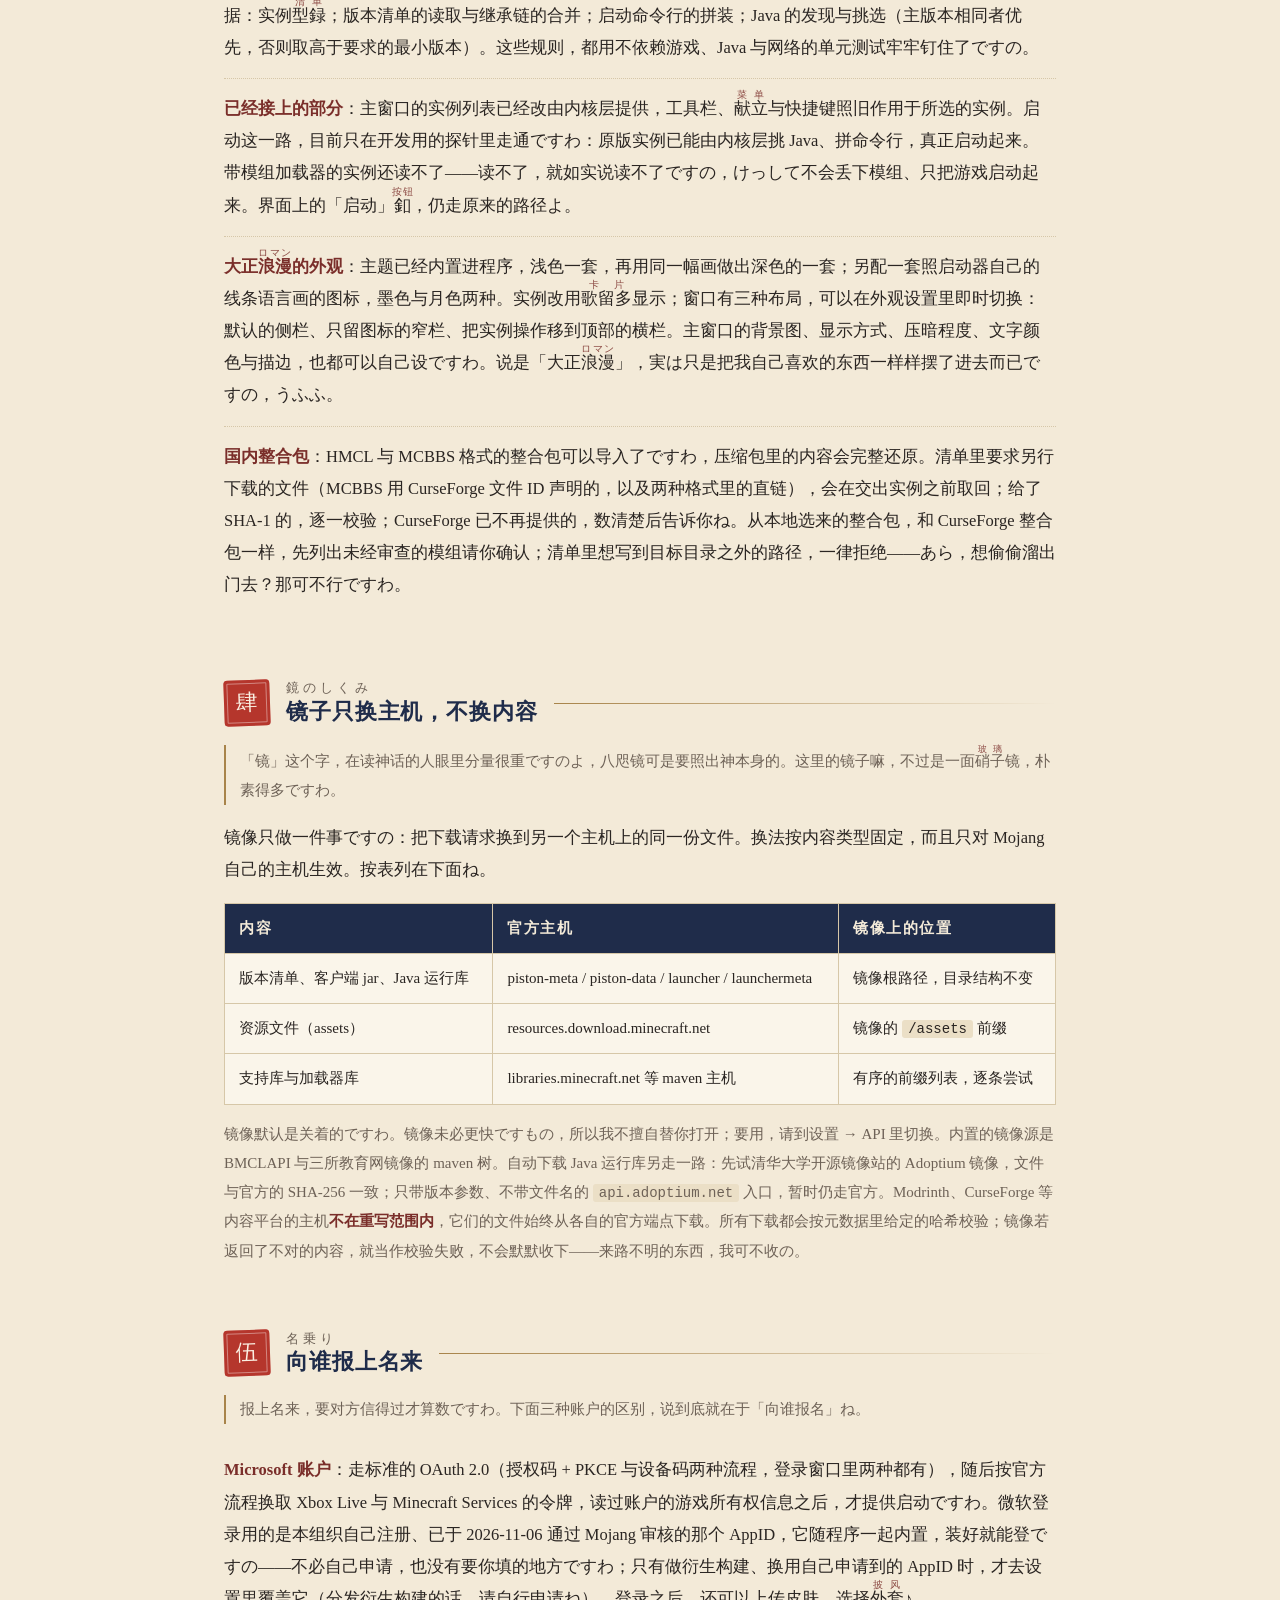
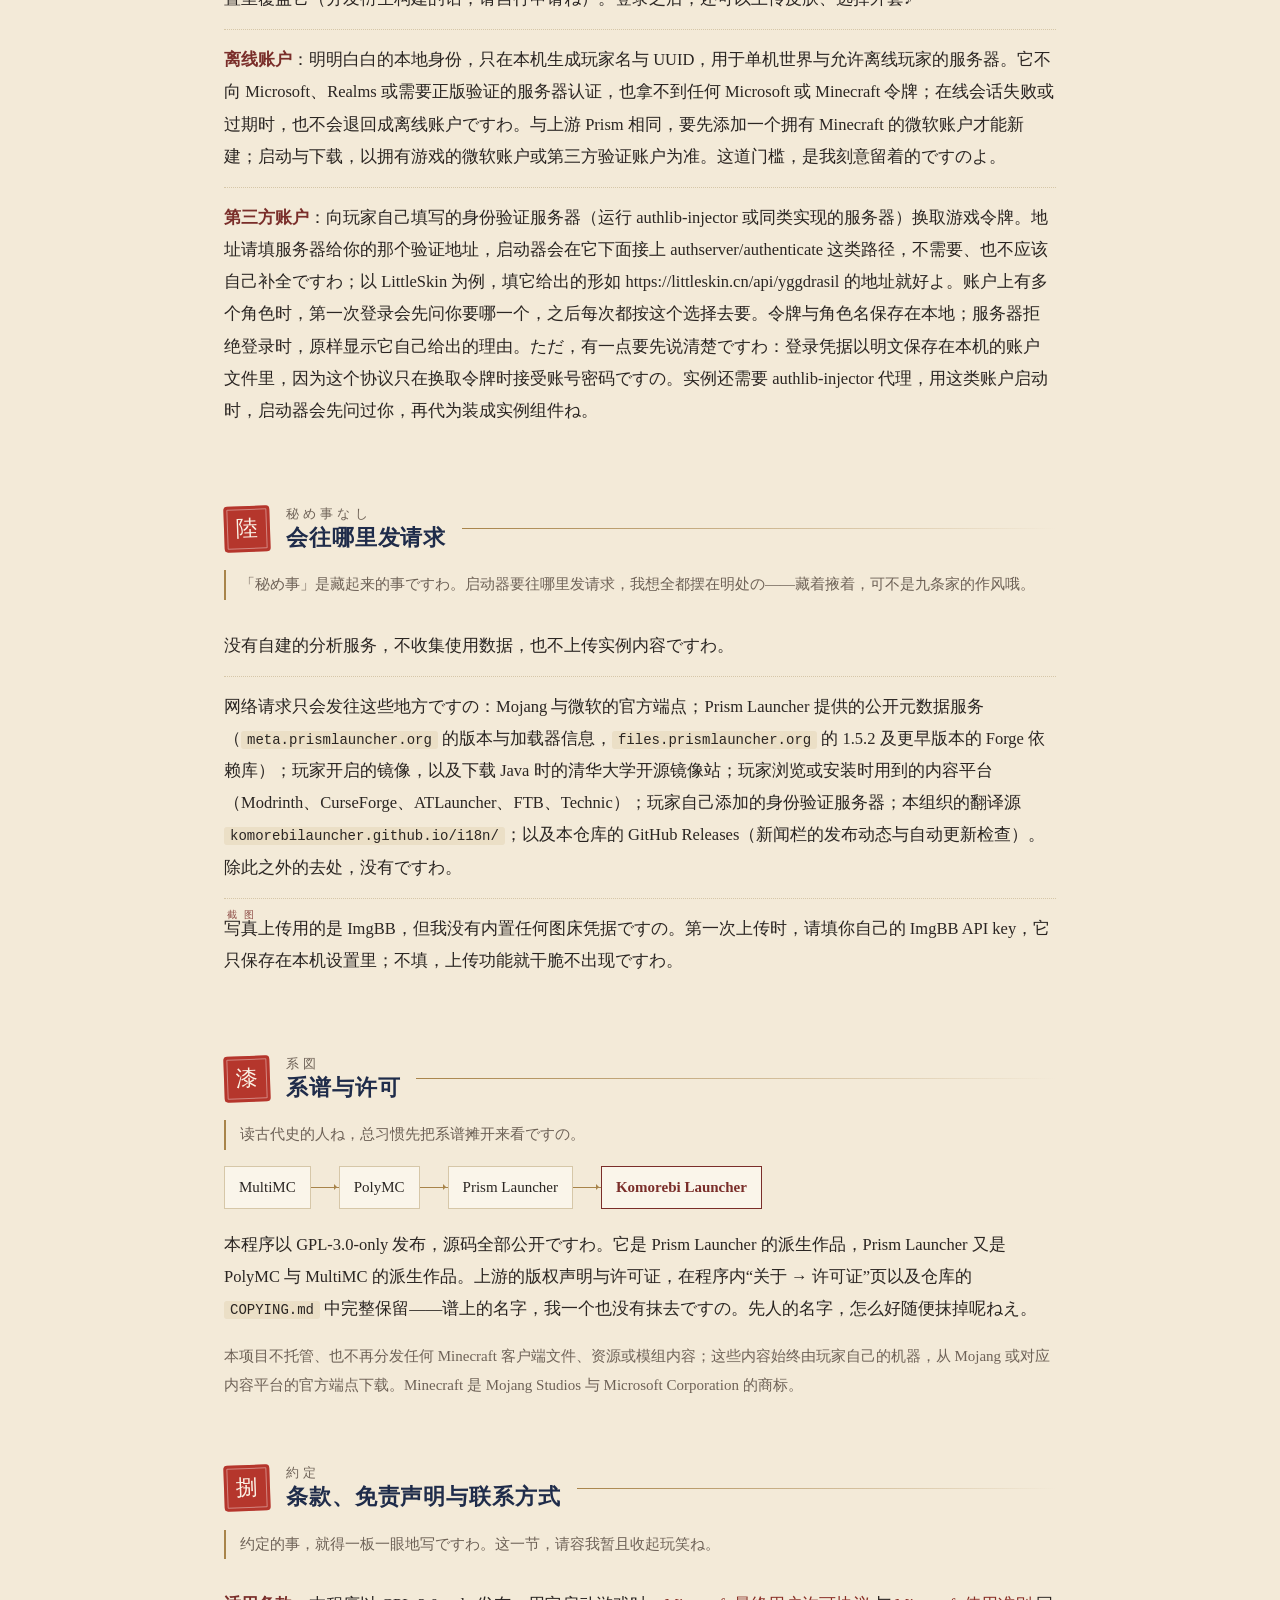
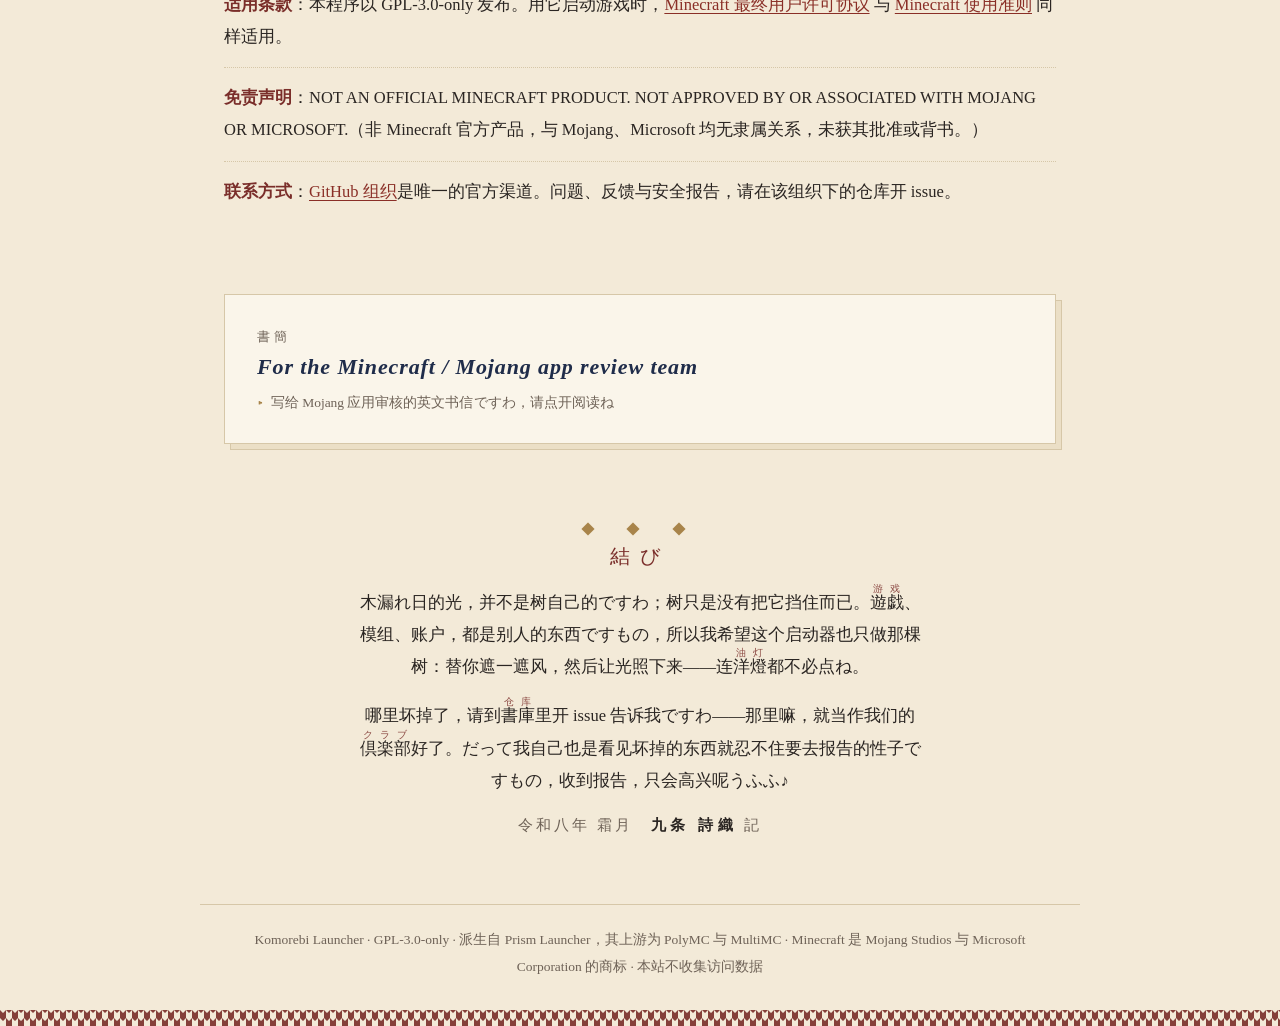
==== commit 25876cb1: "Say the approved application ID ships inside the launcher The account section still opened with "sig" ====
--- a/index.html
+++ b/index.html
@@ -108,7 +108,7 @@
   <div class="sec-head"><span class="seal" lang="ja">伍</span><h2><span class="jp" lang="ja">名乗り</span>向谁报上名来</h2></div>
   <p class="aside">报上名来，要对方信得过才算数<span lang="ja">ですわ</span>。下面三种账户的区别，说到底就在于「向谁报名」<span lang="ja">ね</span>。</p>
   <ul class="roll">
-    <li><strong>Microsoft 账户</strong>：走标准的 OAuth 2.0（授权码 + PKCE 与设备码两种流程，登录窗口里两种都有），随后按官方流程换取 Xbox Live 与 Minecraft Services 的令牌，读过账户的游戏所有权信息之后，才提供启动<span lang="ja">ですわ</span>。微软登录需要一个通过了 Mojang 应用登记的 AppID；本仓库自带的 AppID 已于 2026-11-06 通过 Mojang 审核，可以直接使用<span lang="ja">ですの</span>（分发衍生构建的话，请自行申请<span lang="ja">ね</span>）。登录之后，还可以上传皮肤、选择<ruby lang="ja">外套<rt>披风</rt></ruby>♪</li>
+    <li><strong>Microsoft 账户</strong>：走标准的 OAuth 2.0（授权码 + PKCE 与设备码两种流程，登录窗口里两种都有），随后按官方流程换取 Xbox Live 与 Minecraft Services 的令牌，读过账户的游戏所有权信息之后，才提供启动<span lang="ja">ですわ</span>。微软登录用的是本组织自己注册、已于 2026-11-06 通过 Mojang 审核的那个 AppID，它随程序一起内置，装好就能登<span lang="ja">ですの</span>——不必自己申请，也没有要你填的地方<span lang="ja">ですわ</span>；只有做衍生构建、换用自己申请到的 AppID 时，才去设置里覆盖它（分发衍生构建的话，请自行申请<span lang="ja">ね</span>）。登录之后，还可以上传皮肤、选择<ruby lang="ja">外套<rt>披风</rt></ruby>♪</li>
     <li><strong>离线账户</strong>：明明白白的本地身份，只在本机生成玩家名与 UUID，用于单机世界与允许离线玩家的服务器。它不向 Microsoft、Realms 或需要正版验证的服务器认证，也拿不到任何 Microsoft 或 Minecraft 令牌；在线会话失败或过期时，也不会退回成离线账户<span lang="ja">ですわ</span>。与上游 Prism 相同，要先添加一个拥有 Minecraft 的微软账户才能新建；启动与下载，以拥有游戏的微软账户或第三方验证账户为准。这道门槛，是我刻意留着的<span lang="ja">ですのよ</span>。</li>
     <li><strong>第三方账户</strong>：向玩家自己填写的身份验证服务器（运行 authlib-injector 或同类实现的服务器）换取游戏令牌。地址请填服务器给你的那个验证地址，启动器会在它下面接上 authserver/authenticate 这类路径，不需要、也不应该自己补全<span lang="ja">ですわ</span>；以 LittleSkin 为例，填它给出的形如 https://littleskin.cn/api/yggdrasil 的地址就好<span lang="ja">よ</span>。账户上有多个角色时，第一次登录会先问你要哪一个，之后每次都按这个选择去要。令牌与角色名保存在本地；服务器拒绝登录时，原样显示它自己给出的理由。<span lang="ja">ただ</span>，有一点要先说清楚<span lang="ja">ですわ</span>：登录凭据以明文保存在本机的账户文件里，因为这个协议只在换取令牌时接受账号密码<span lang="ja">ですの</span>。实例还需要 authlib-injector 代理，用这类账户启动时，启动器会先问过你，再代为装成实例组件<span lang="ja">ね</span>。</li>
   </ul>
@@ -149,7 +149,7 @@
 
   <p><strong>What this is.</strong> Komorebi Launcher is a free, open-source Minecraft: Java Edition launcher for players in mainland China, a GPL-3.0 derivative of Prism Launcher. Everything is published in the repository linked above; there is no closed or obfuscated component, and no binaries are hosted anywhere else.</p>
 
-  <p><strong>Current status.</strong> Our own application (client) ID was approved by Mojang Enforcement on 2026-11-06, confirmed by completing the full chain against the live services rather than by reading the notification, which is a batch email that names no application. This section documents the design that approval applies to.</p>
+  <p><strong>Current status.</strong> Our own application (client) ID was approved by Mojang Enforcement on 2026-11-06, confirmed by completing the full chain against the live services rather than by reading the notification, which is a batch email that names no application. The approved ID is compiled into the launcher, so a player installs the program and signs in: nothing has to be registered or typed in. An override exists only for derivative builds that hold an application of their own. This section documents the design that approval applies to.</p>
 
   <p><strong>The authentication chain we implement.</strong> Authorization code with PKCE, or the device code flow, against the Microsoft identity platform. The launcher requests Xbox access, obtains the Xbox Live and XSTS tokens, exchanges them at <code>login_with_xbox</code>, and checks the player's Java profile and Minecraft license. A Microsoft account counts toward launching or downloading only when that check passes. The tokens it is issued are kept in the launcher's local account file so the player does not sign in on every launch, and are sent only to the official Microsoft, Xbox Live and Minecraft Services endpoints. It does not use those endpoints to obtain game content for redistribution.</p>
 
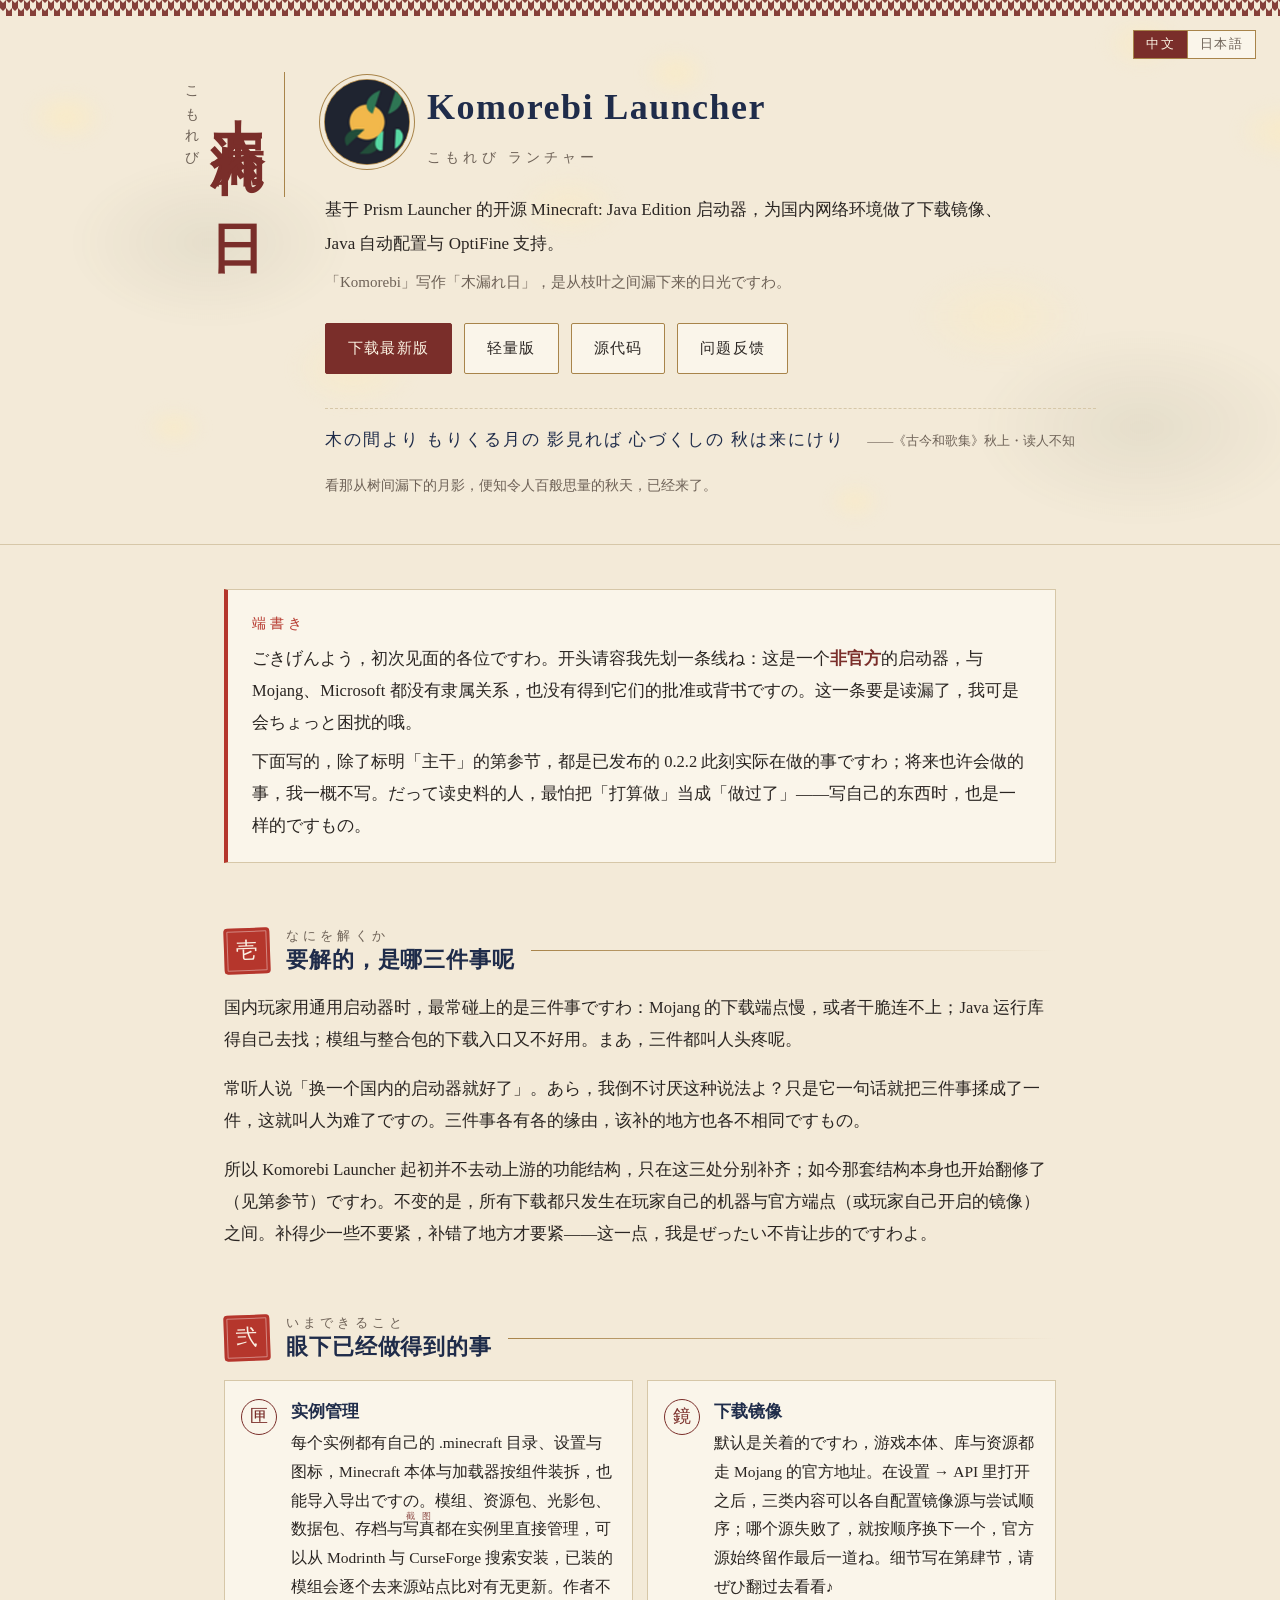
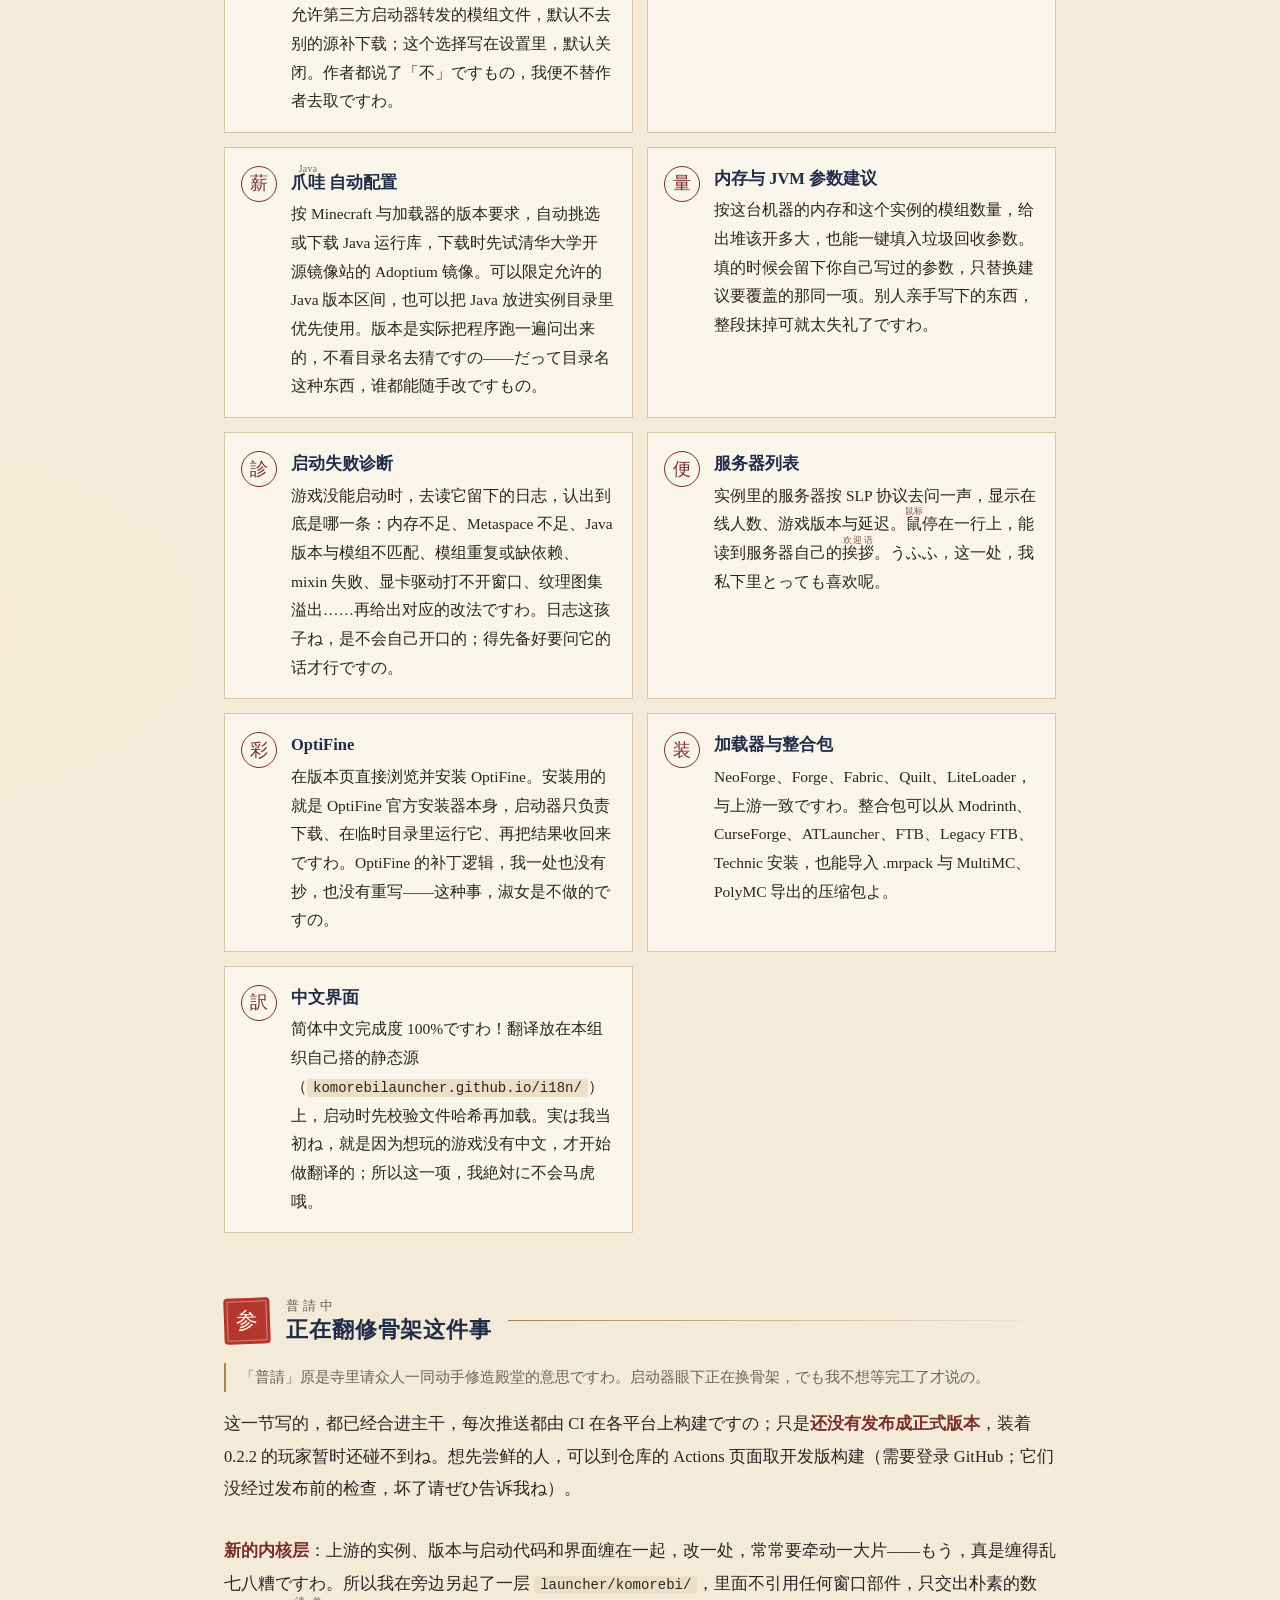
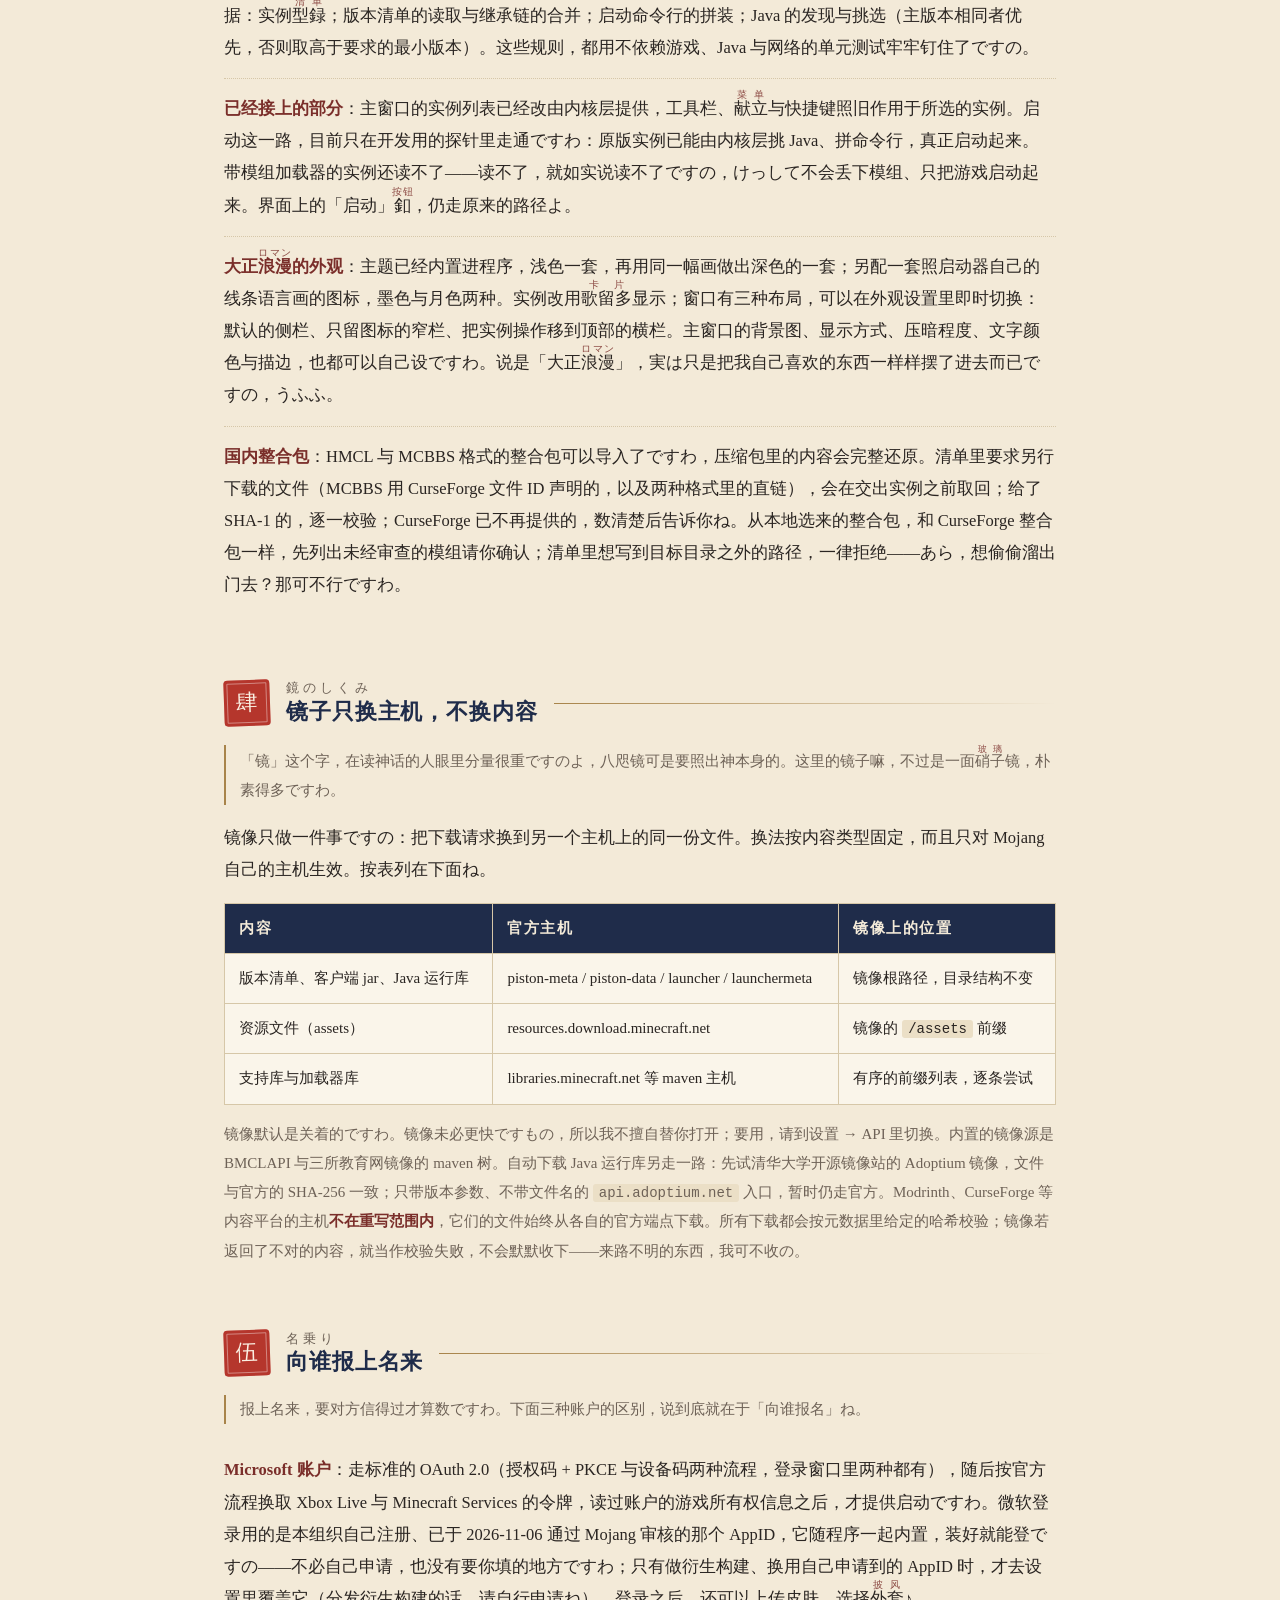
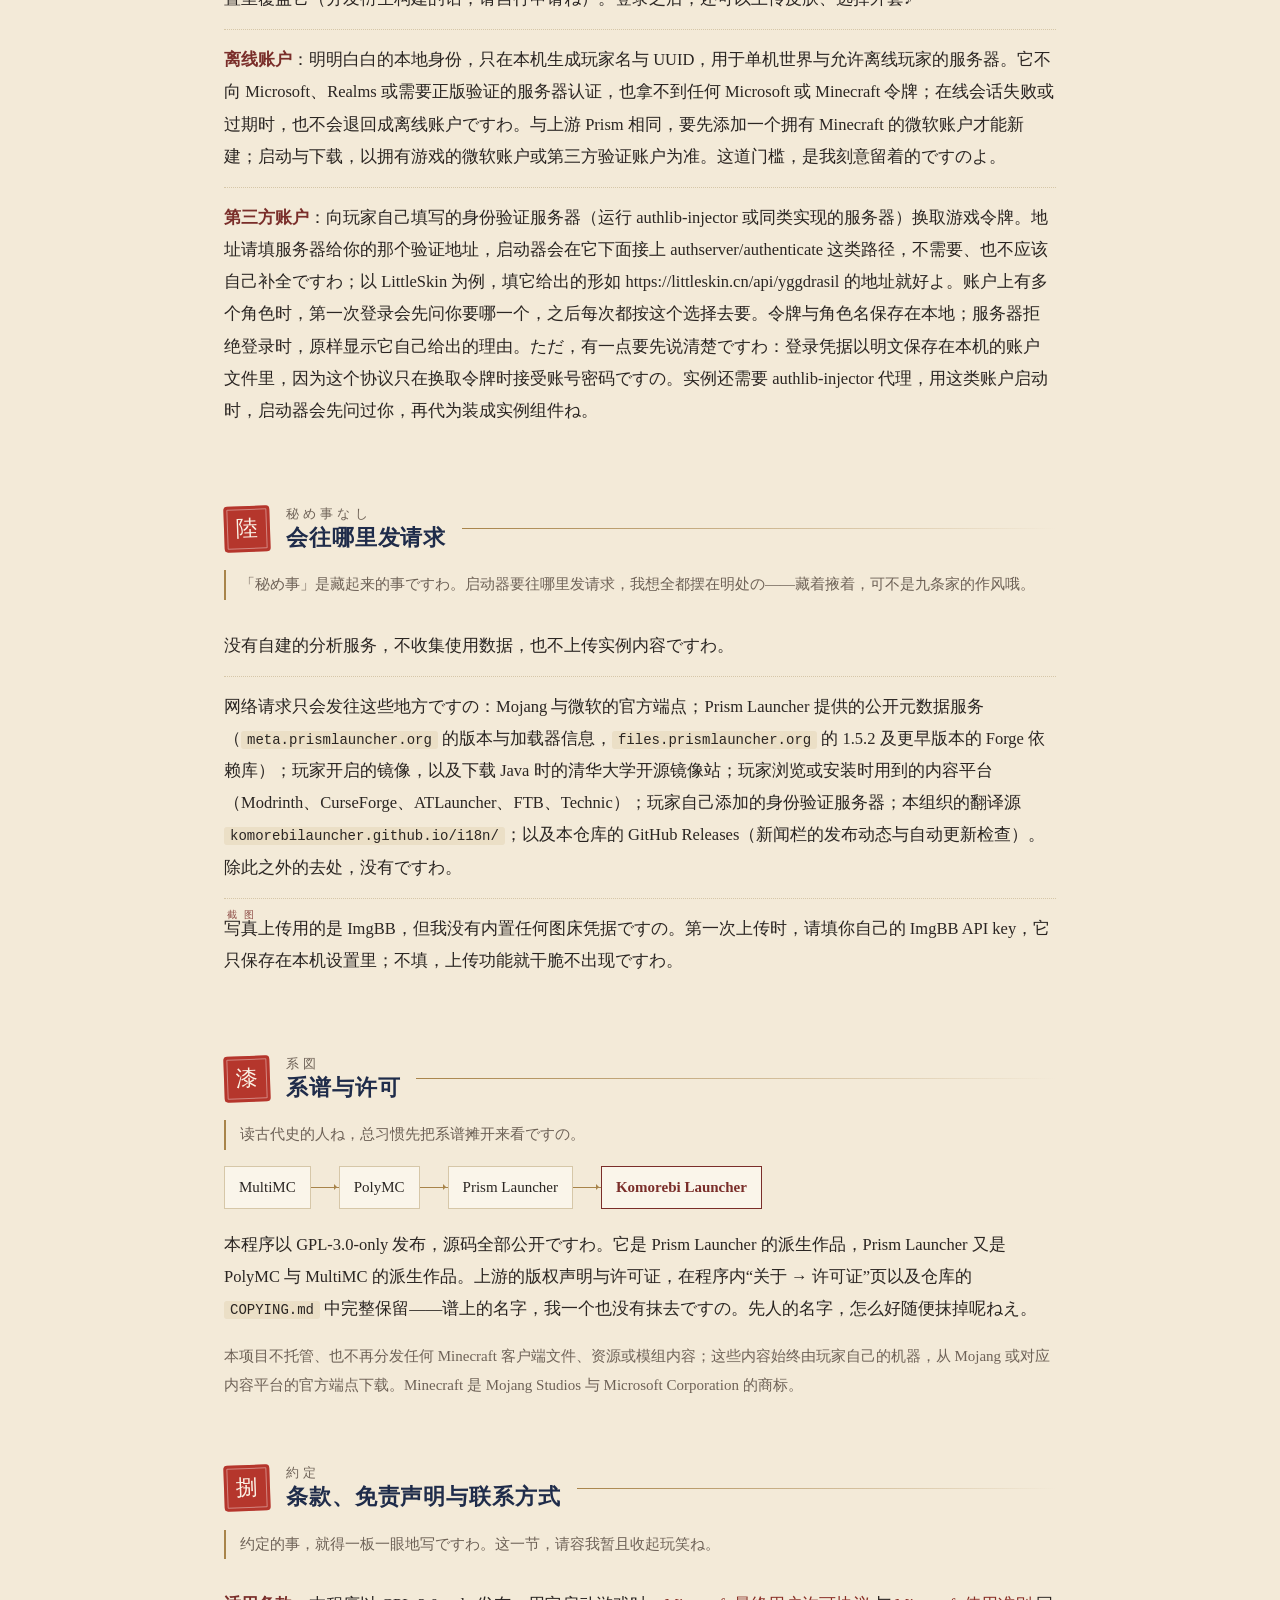
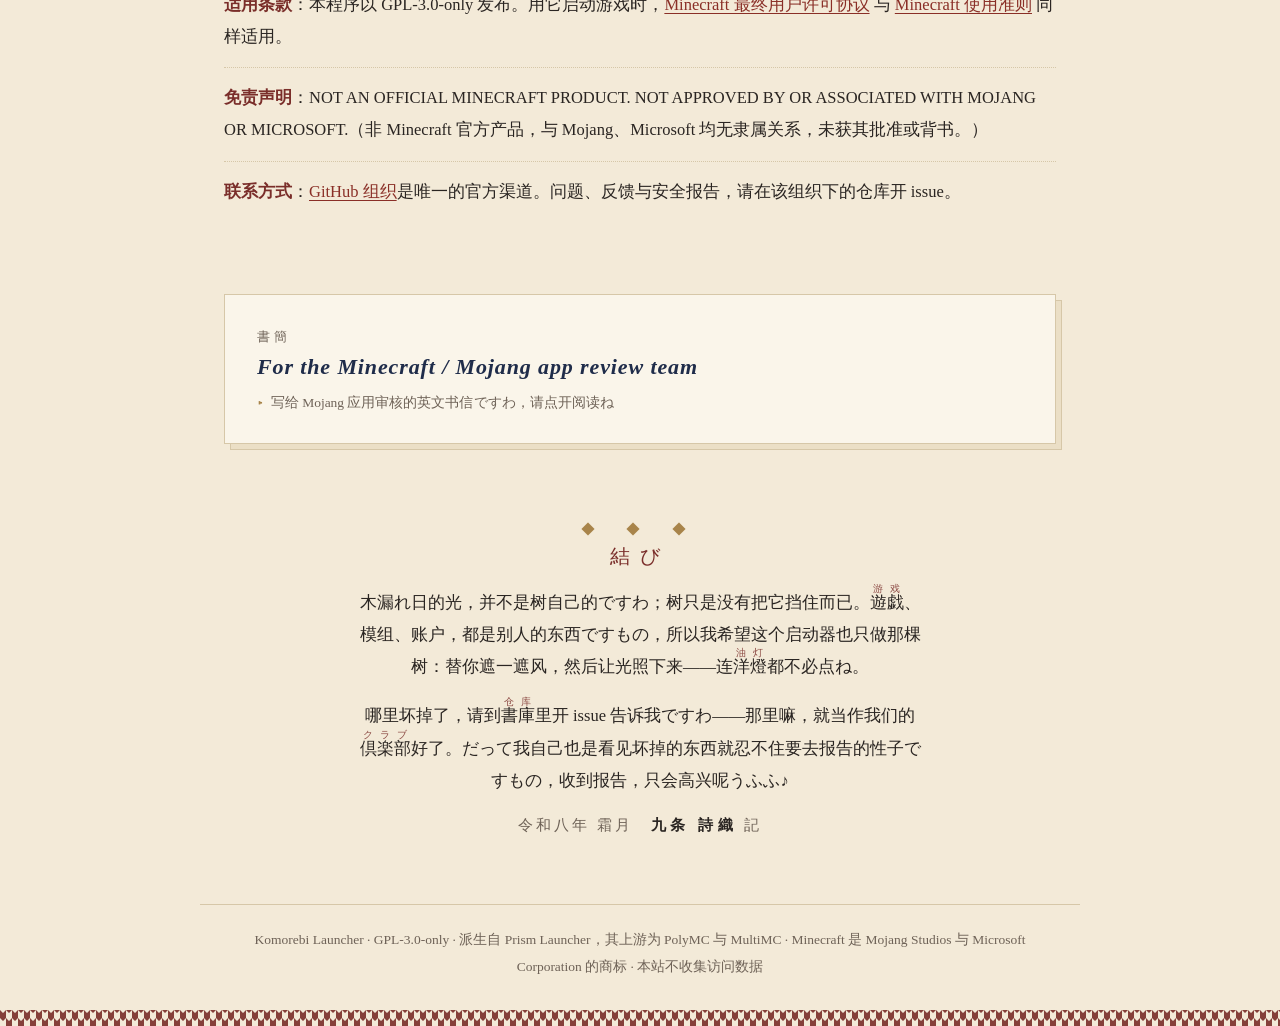
==== commit 08925451: "Add a Lite edition page and link it from both home pages The site described only the full edition, s" ====
--- a/index.html
+++ b/index.html
@@ -35,6 +35,7 @@
       <p class="meaning">「Komorebi」写作「<span lang="ja">木漏れ日</span>」，是从枝叶之间漏下来的日光<span lang="ja">ですわ</span>。</p>
       <div class="buttons">
         <a class="button primary" href="https://github.com/KomorebiLauncher/KomorebiLauncher/releases">下载最新版</a>
+        <a class="button" href="lite/">轻量版</a>
         <a class="button" href="https://github.com/KomorebiLauncher/KomorebiLauncher">源代码</a>
         <a class="button" href="https://github.com/KomorebiLauncher/KomorebiLauncher/issues">问题反馈</a>
       </div>
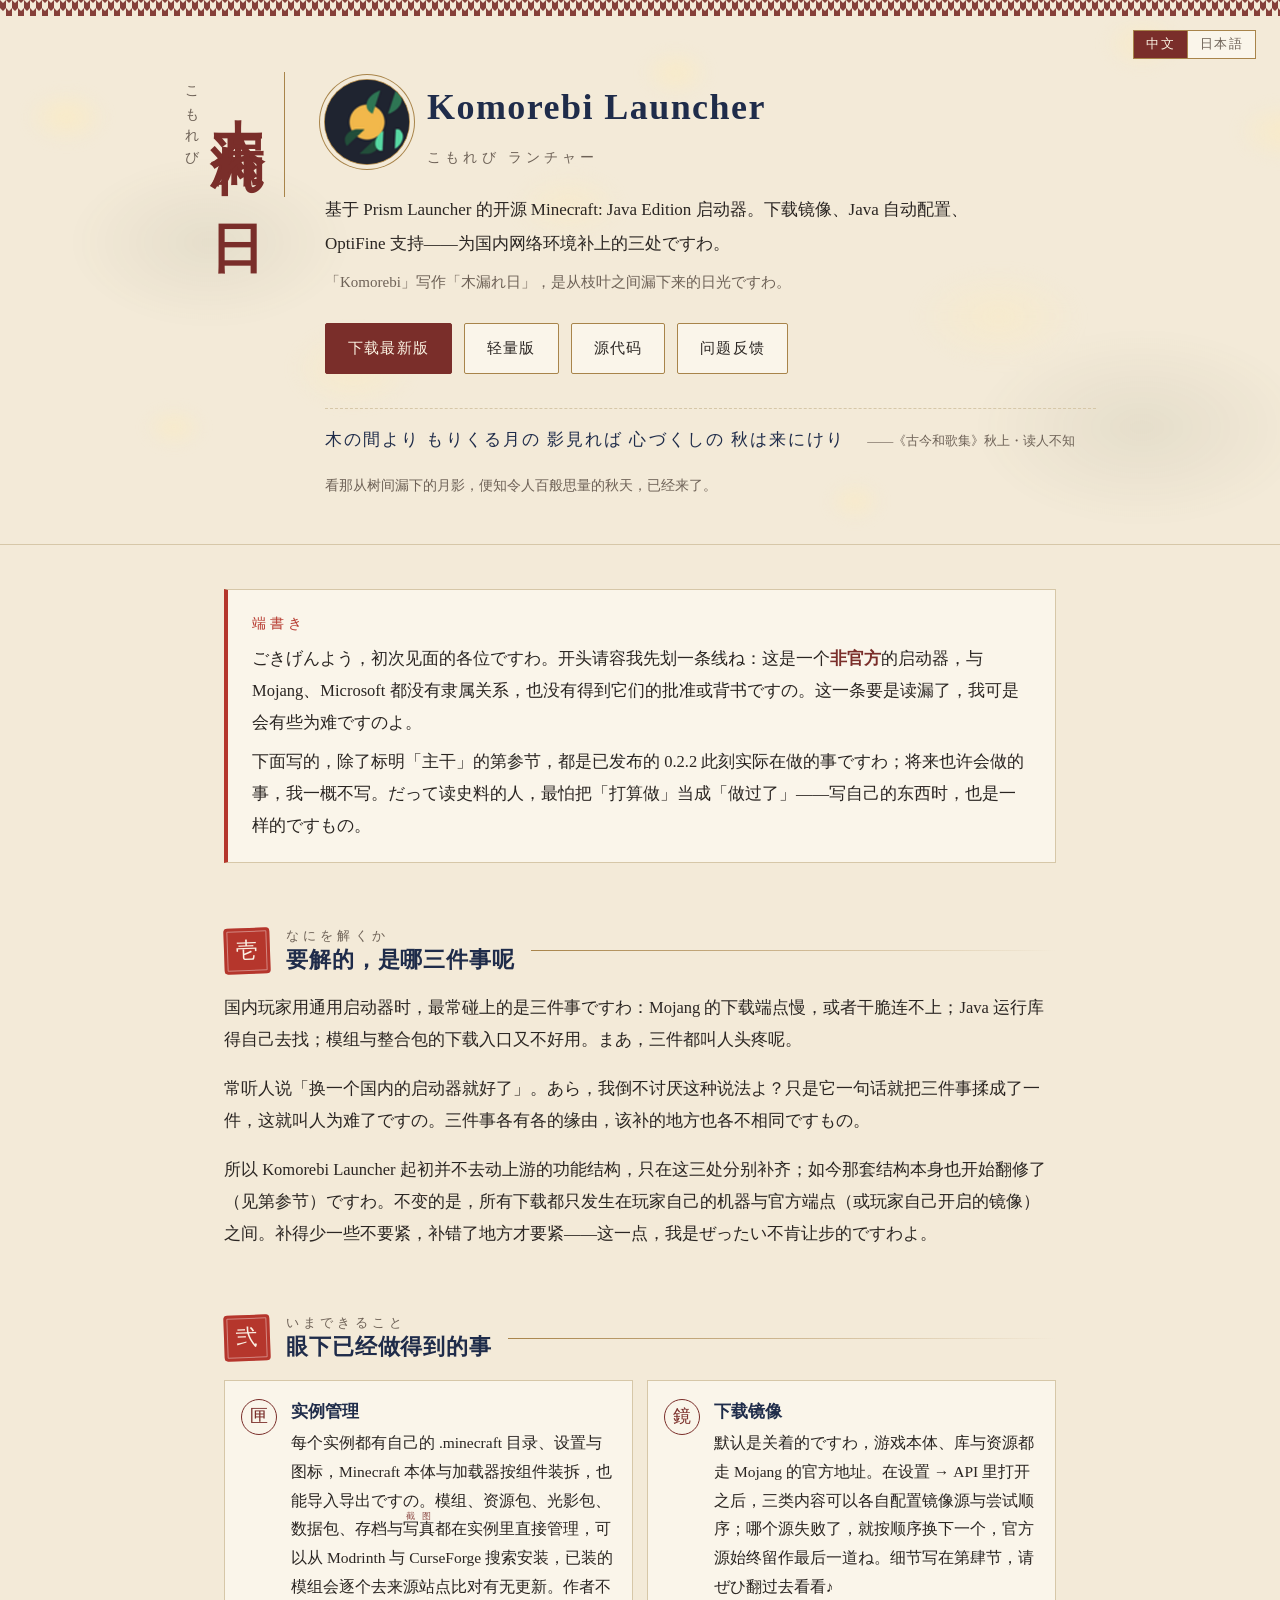
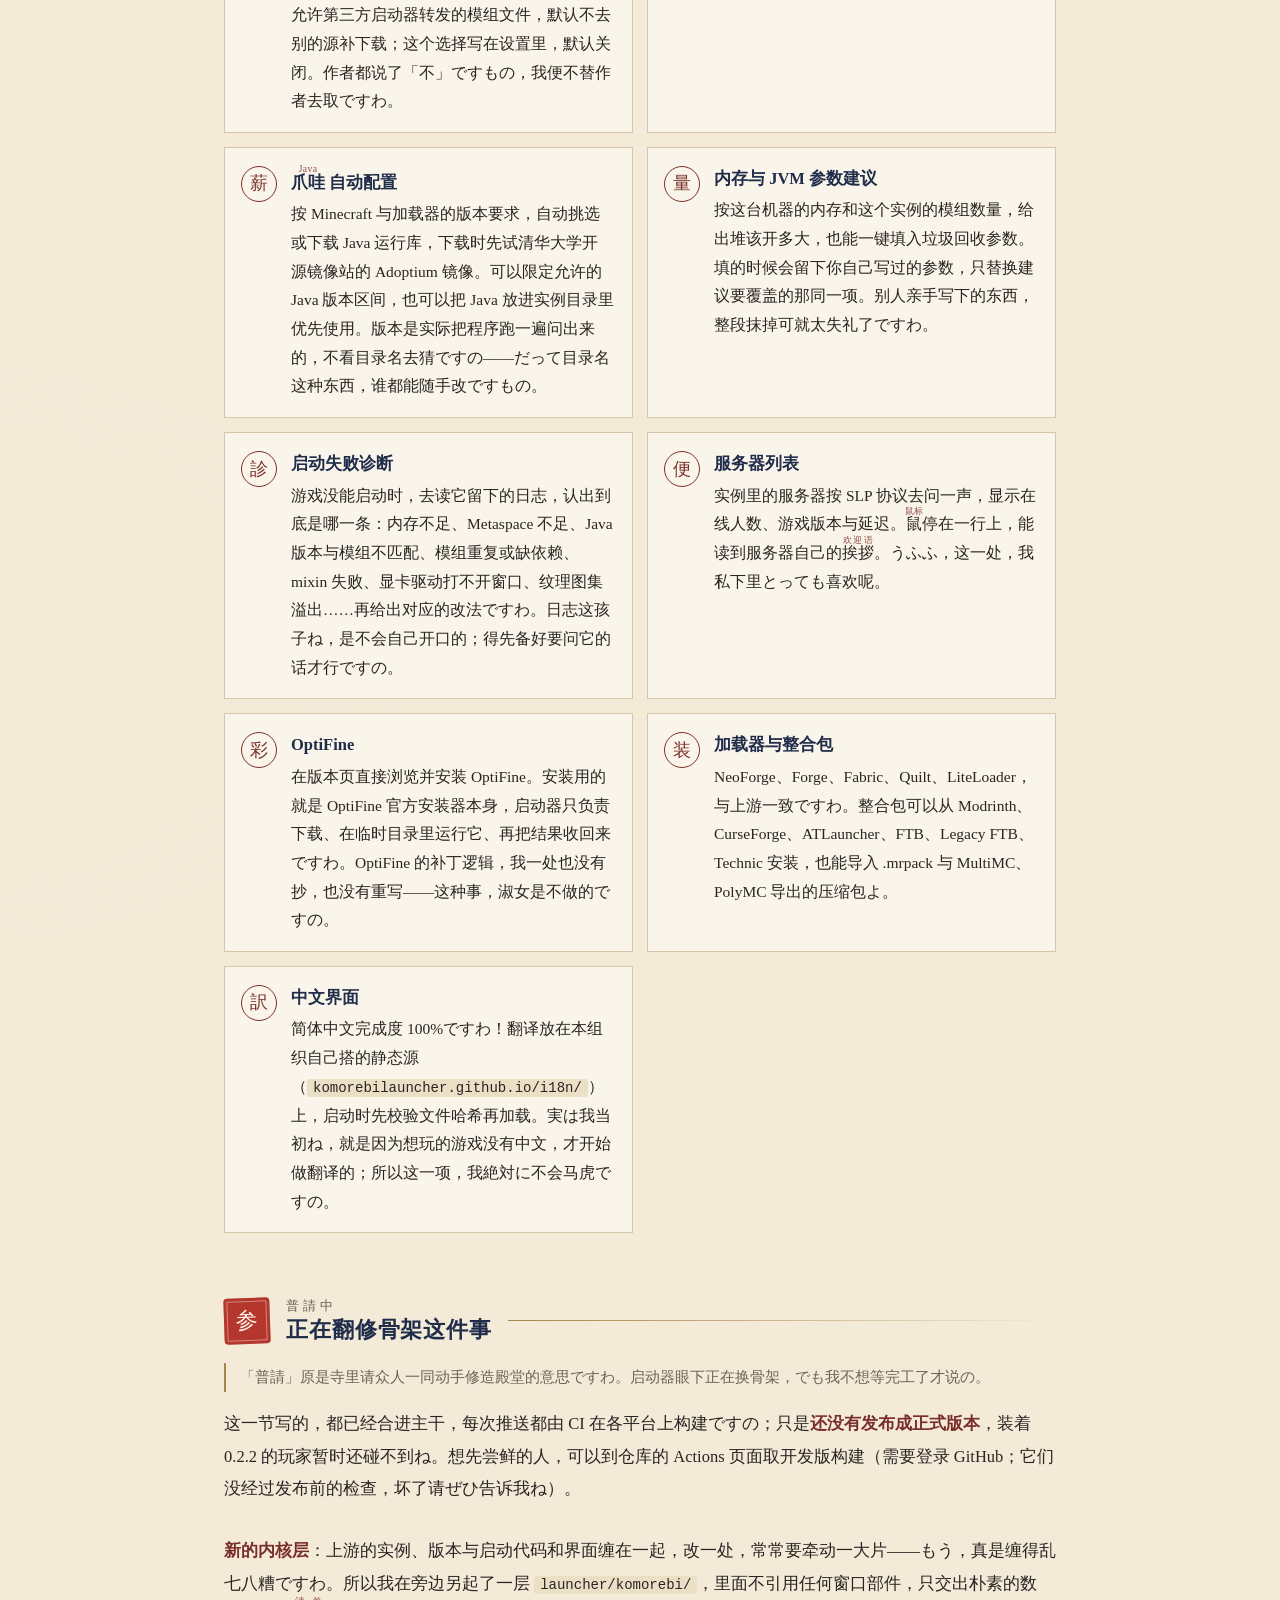
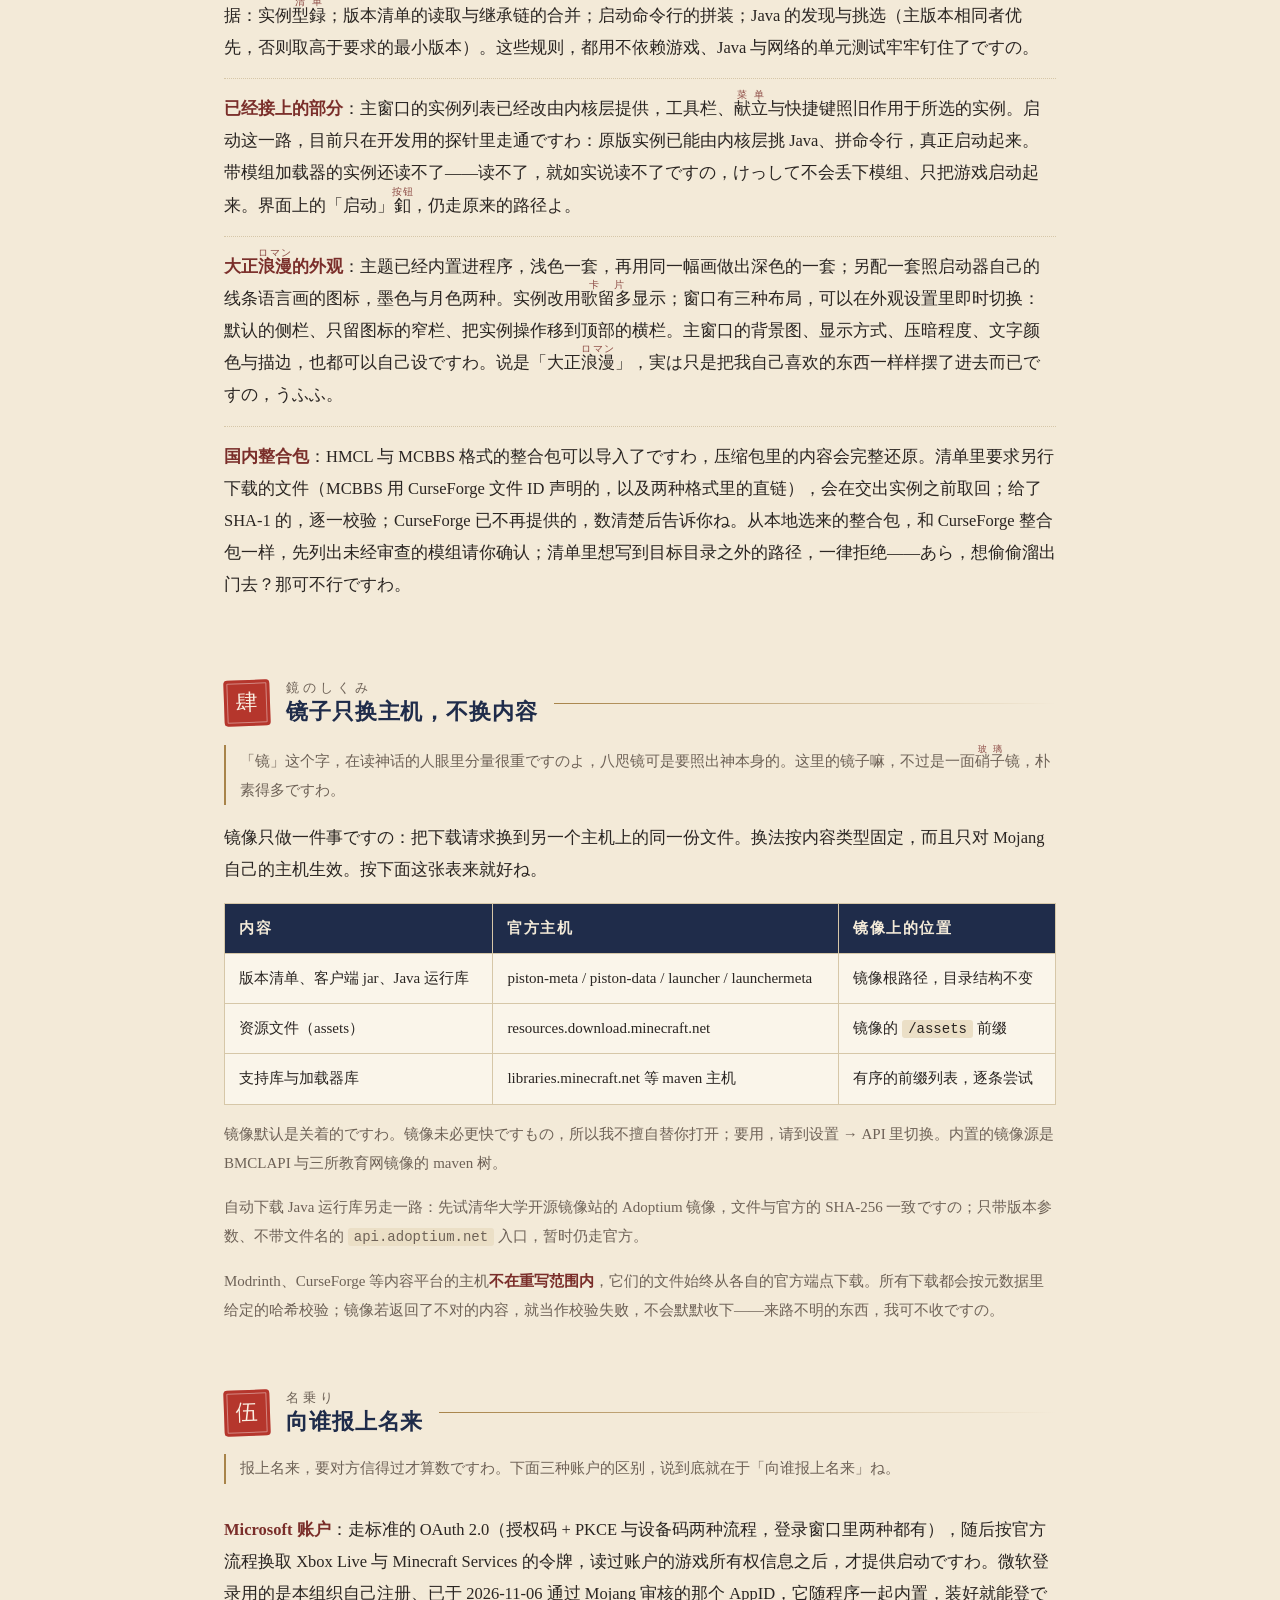
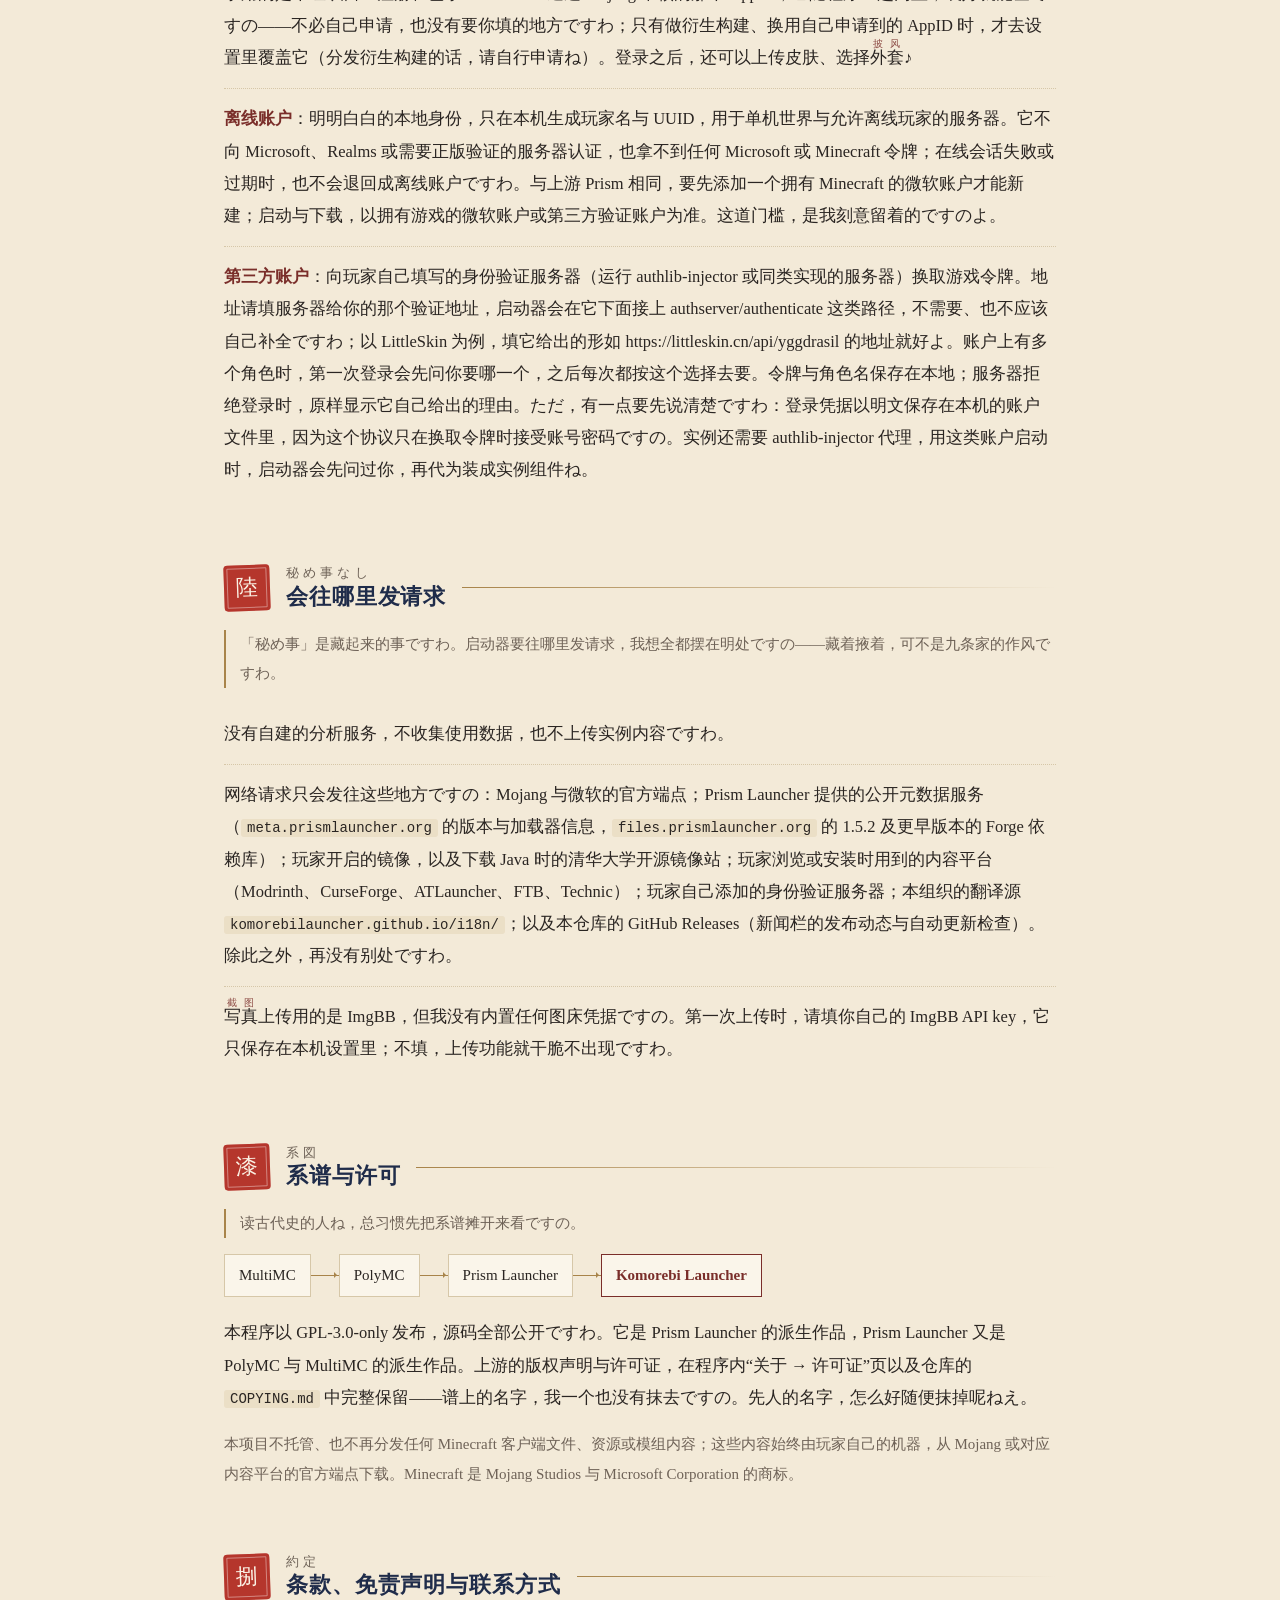
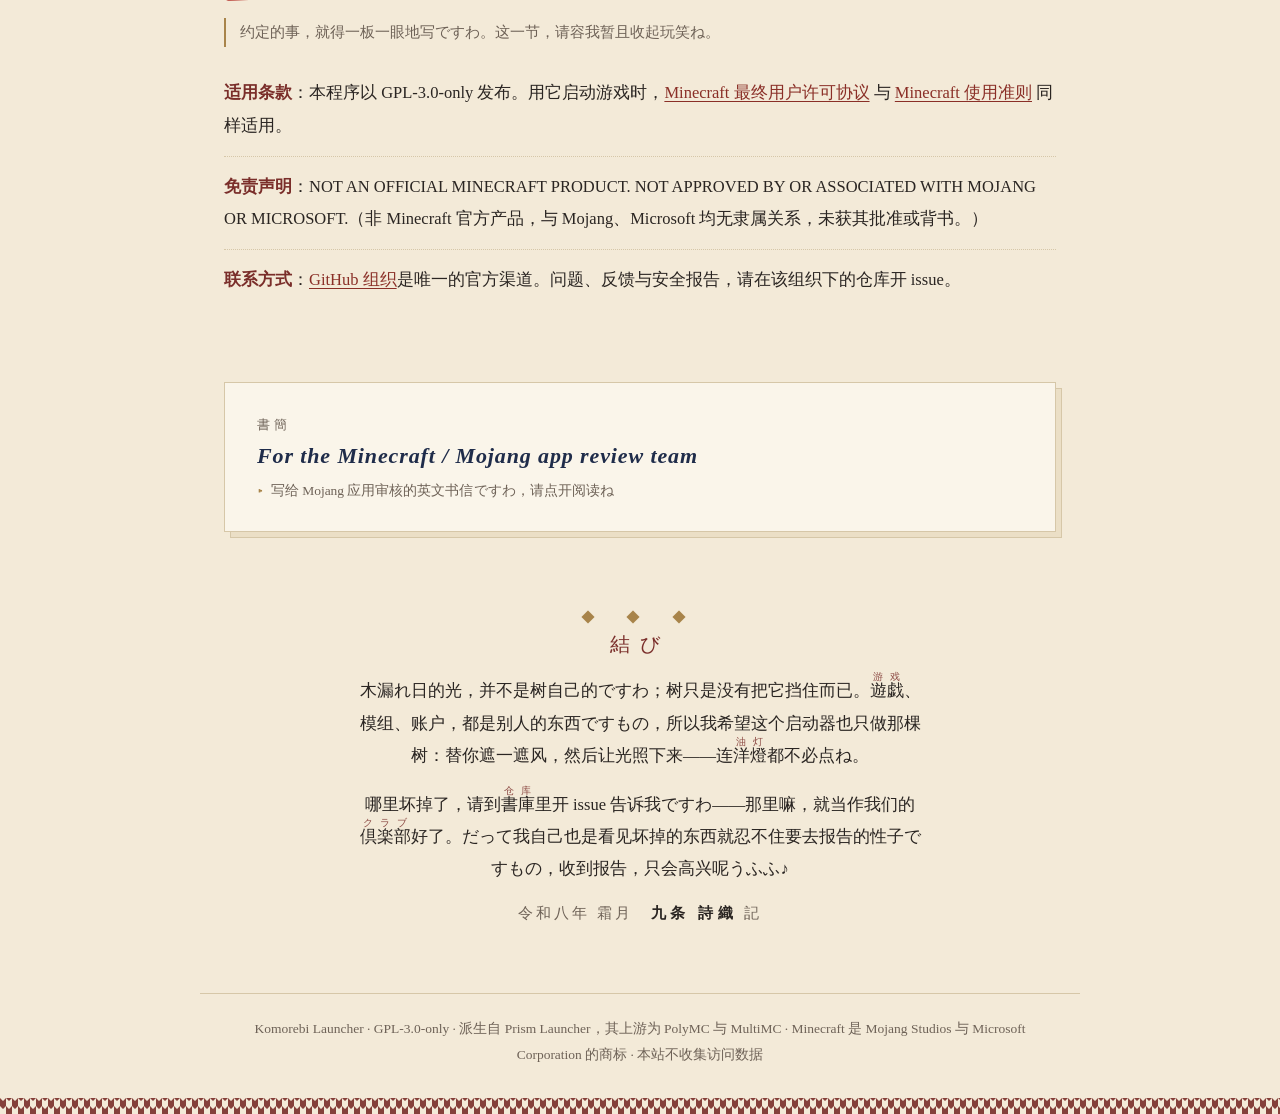
==== commit 2898bbb0: "Keep the front page in her voice from the hero down to the notes Three things had drifted: the tagli" ====
--- a/index.html
+++ b/index.html
@@ -31,7 +31,7 @@
           <p class="kana" lang="ja">こもれび ランチャー</p>
         </div>
       </div>
-      <p class="tag">基于 Prism Launcher 的开源 Minecraft: Java Edition 启动器，为国内网络环境做了下载镜像、Java 自动配置与 OptiFine 支持。</p>
+      <p class="tag">基于 Prism Launcher 的开源 Minecraft: Java Edition 启动器。下载镜像、Java 自动配置、OptiFine 支持——为国内网络环境补上的三处<span lang="ja">ですわ</span>。</p>
       <p class="meaning">「Komorebi」写作「<span lang="ja">木漏れ日</span>」，是从枝叶之间漏下来的日光<span lang="ja">ですわ</span>。</p>
       <div class="buttons">
         <a class="button primary" href="https://github.com/KomorebiLauncher/KomorebiLauncher/releases">下载最新版</a>
@@ -52,7 +52,7 @@
 
 <div class="hashigaki">
   <div class="label" lang="ja">端書き</div>
-  <p><span lang="ja">ごきげんよう</span>，初次见面的各位<span lang="ja">ですわ</span>。开头请容我先划一条线<span lang="ja">ね</span>：这是一个<strong>非官方</strong>的启动器，与 Mojang、Microsoft 都没有隶属关系，也没有得到它们的批准或背书<span lang="ja">ですの</span>。这一条要是读漏了，我可是会<span lang="ja">ちょっと</span>困扰的哦。</p>
+  <p><span lang="ja">ごきげんよう</span>，初次见面的各位<span lang="ja">ですわ</span>。开头请容我先划一条线<span lang="ja">ね</span>：这是一个<strong>非官方</strong>的启动器，与 Mojang、Microsoft 都没有隶属关系，也没有得到它们的批准或背书<span lang="ja">ですの</span>。这一条要是读漏了，我可是会有些为难<span lang="ja">ですのよ</span>。</p>
   <p>下面写的，除了标明「主干」的第参节，都是已发布的 0.2.2 此刻实际在做的事<span lang="ja">ですわ</span>；将来也许会做的事，我一概不写。<span lang="ja">だって</span>读史料的人，最怕把「打算做」当成「做过了」——写自己的东西时，也是一样的<span lang="ja">ですもの</span>。</p>
 </div>
 
@@ -74,7 +74,7 @@
     <li data-k="便"><strong>服务器列表</strong>实例里的服务器按 SLP 协议去问一声，显示在线人数、游戏版本与延迟。<ruby lang="ja">鼠<rt>鼠标</rt></ruby>停在一行上，能读到服务器自己的<ruby lang="ja">挨拶<rt>欢迎语</rt></ruby>。<span lang="ja">うふふ</span>，这一处，我私下里<span lang="ja">とっても</span>喜欢呢。</li>
     <li data-k="彩"><strong>OptiFine</strong>在版本页直接浏览并安装 OptiFine。安装用的就是 OptiFine 官方安装器本身，启动器只负责下载、在临时目录里运行它、再把结果收回来<span lang="ja">ですわ</span>。OptiFine 的补丁逻辑，我一处也没有抄，也没有重写——这种事，淑女是不做的<span lang="ja">ですの</span>。</li>
     <li data-k="装"><strong>加载器与整合包</strong>NeoForge、Forge、Fabric、Quilt、LiteLoader，与上游一致<span lang="ja">ですわ</span>。整合包可以从 Modrinth、CurseForge、ATLauncher、FTB、Legacy FTB、Technic 安装，也能导入 .mrpack 与 MultiMC、PolyMC 导出的压缩包<span lang="ja">よ</span>。</li>
-    <li data-k="訳"><strong>中文界面</strong>简体中文完成度 100%<span lang="ja">ですわ</span>！翻译放在本组织自己搭的静态源（<code>komorebilauncher.github.io/i18n/</code>）上，启动时先校验文件哈希再加载。<span lang="ja">実は</span>我当初<span lang="ja">ね</span>，就是因为想玩的游戏没有中文，才开始做翻译的；所以这一项，我<span lang="ja">絶対に</span>不会马虎哦。</li>
+    <li data-k="訳"><strong>中文界面</strong>简体中文完成度 100%<span lang="ja">ですわ</span>！翻译放在本组织自己搭的静态源（<code>komorebilauncher.github.io/i18n/</code>）上，启动时先校验文件哈希再加载。<span lang="ja">実は</span>我当初<span lang="ja">ね</span>，就是因为想玩的游戏没有中文，才开始做翻译的；所以这一项，我<span lang="ja">絶対に</span>不会马虎<span lang="ja">ですの</span>。</li>
   </ul>
 </section>
 
@@ -93,7 +93,7 @@
 <section id="mirror">
   <div class="sec-head"><span class="seal" lang="ja">肆</span><h2><span class="jp" lang="ja">鏡のしくみ</span>镜子只换主机，不换内容</h2></div>
   <p class="aside">「镜」这个字，在读神话的人眼里分量很重<span lang="ja">ですのよ</span>，八咫镜可是要照出神本身的。这里的镜子嘛，不过是一面<ruby lang="ja">硝子<rt>玻璃</rt></ruby>镜，朴素得多<span lang="ja">ですわ</span>。</p>
-  <p>镜像只做一件事<span lang="ja">ですの</span>：把下载请求换到另一个主机上的同一份文件。换法按内容类型固定，而且只对 Mojang 自己的主机生效。按表列在下面<span lang="ja">ね</span>。</p>
+  <p>镜像只做一件事<span lang="ja">ですの</span>：把下载请求换到另一个主机上的同一份文件。换法按内容类型固定，而且只对 Mojang 自己的主机生效。按下面这张表来就好<span lang="ja">ね</span>。</p>
   <div class="ledger-wrap">
   <table class="ledger">
     <tr><th>内容</th><th>官方主机</th><th>镜像上的位置</th></tr>
@@ -102,12 +102,14 @@
     <tr><td>支持库与加载器库</td><td>libraries.minecraft.net 等 maven 主机</td><td>有序的前缀列表，逐条尝试</td></tr>
   </table>
   </div>
-  <p class="note">镜像默认是关着的<span lang="ja">ですわ</span>。镜像未必更快<span lang="ja">ですもの</span>，所以我不擅自替你打开；要用，请到设置 → API 里切换。内置的镜像源是 BMCLAPI 与三所教育网镜像的 maven 树。自动下载 Java 运行库另走一路：先试清华大学开源镜像站的 Adoptium 镜像，文件与官方的 SHA-256 一致；只带版本参数、不带文件名的 <code>api.adoptium.net</code> 入口，暂时仍走官方。Modrinth、CurseForge 等内容平台的主机<strong>不在重写范围内</strong>，它们的文件始终从各自的官方端点下载。所有下载都会按元数据里给定的哈希校验；镜像若返回了不对的内容，就当作校验失败，不会默默收下——来路不明的东西，我可不收<span lang="ja">の</span>。</p>
+  <p class="note">镜像默认是关着的<span lang="ja">ですわ</span>。镜像未必更快<span lang="ja">ですもの</span>，所以我不擅自替你打开；要用，请到设置 → API 里切换。内置的镜像源是 BMCLAPI 与三所教育网镜像的 maven 树。</p>
+  <p class="note">自动下载 Java 运行库另走一路：先试清华大学开源镜像站的 Adoptium 镜像，文件与官方的 SHA-256 一致<span lang="ja">ですの</span>；只带版本参数、不带文件名的 <code>api.adoptium.net</code> 入口，暂时仍走官方。</p>
+  <p class="note">Modrinth、CurseForge 等内容平台的主机<strong>不在重写范围内</strong>，它们的文件始终从各自的官方端点下载。所有下载都会按元数据里给定的哈希校验；镜像若返回了不对的内容，就当作校验失败，不会默默收下——来路不明的东西，我可不收<span lang="ja">ですの</span>。</p>
 </section>
 
 <section id="accounts">
   <div class="sec-head"><span class="seal" lang="ja">伍</span><h2><span class="jp" lang="ja">名乗り</span>向谁报上名来</h2></div>
-  <p class="aside">报上名来，要对方信得过才算数<span lang="ja">ですわ</span>。下面三种账户的区别，说到底就在于「向谁报名」<span lang="ja">ね</span>。</p>
+  <p class="aside">报上名来，要对方信得过才算数<span lang="ja">ですわ</span>。下面三种账户的区别，说到底就在于「向谁报上名来」<span lang="ja">ね</span>。</p>
   <ul class="roll">
     <li><strong>Microsoft 账户</strong>：走标准的 OAuth 2.0（授权码 + PKCE 与设备码两种流程，登录窗口里两种都有），随后按官方流程换取 Xbox Live 与 Minecraft Services 的令牌，读过账户的游戏所有权信息之后，才提供启动<span lang="ja">ですわ</span>。微软登录用的是本组织自己注册、已于 2026-11-06 通过 Mojang 审核的那个 AppID，它随程序一起内置，装好就能登<span lang="ja">ですの</span>——不必自己申请，也没有要你填的地方<span lang="ja">ですわ</span>；只有做衍生构建、换用自己申请到的 AppID 时，才去设置里覆盖它（分发衍生构建的话，请自行申请<span lang="ja">ね</span>）。登录之后，还可以上传皮肤、选择<ruby lang="ja">外套<rt>披风</rt></ruby>♪</li>
     <li><strong>离线账户</strong>：明明白白的本地身份，只在本机生成玩家名与 UUID，用于单机世界与允许离线玩家的服务器。它不向 Microsoft、Realms 或需要正版验证的服务器认证，也拿不到任何 Microsoft 或 Minecraft 令牌；在线会话失败或过期时，也不会退回成离线账户<span lang="ja">ですわ</span>。与上游 Prism 相同，要先添加一个拥有 Minecraft 的微软账户才能新建；启动与下载，以拥有游戏的微软账户或第三方验证账户为准。这道门槛，是我刻意留着的<span lang="ja">ですのよ</span>。</li>
@@ -117,10 +119,10 @@
 
 <section id="privacy">
   <div class="sec-head"><span class="seal" lang="ja">陸</span><h2><span class="jp" lang="ja">秘め事なし</span>会往哪里发请求</h2></div>
-  <p class="aside">「秘め事」是藏起来的事<span lang="ja">ですわ</span>。启动器要往哪里发请求，我想全都摆在明处<span lang="ja">の</span>——藏着掖着，可不是九条家的作风哦。</p>
+  <p class="aside">「秘め事」是藏起来的事<span lang="ja">ですわ</span>。启动器要往哪里发请求，我想全都摆在明处<span lang="ja">ですの</span>——藏着掖着，可不是九条家的作风<span lang="ja">ですわ</span>。</p>
   <ul class="roll">
     <li>没有自建的分析服务，不收集使用数据，也不上传实例内容<span lang="ja">ですわ</span>。</li>
-    <li>网络请求只会发往这些地方<span lang="ja">ですの</span>：Mojang 与微软的官方端点；Prism Launcher 提供的公开元数据服务（<code>meta.prismlauncher.org</code> 的版本与加载器信息，<code>files.prismlauncher.org</code> 的 1.5.2 及更早版本的 Forge 依赖库）；玩家开启的镜像，以及下载 Java 时的清华大学开源镜像站；玩家浏览或安装时用到的内容平台（Modrinth、CurseForge、ATLauncher、FTB、Technic）；玩家自己添加的身份验证服务器；本组织的翻译源 <code>komorebilauncher.github.io/i18n/</code>；以及本仓库的 GitHub Releases（新闻栏的发布动态与自动更新检查）。除此之外的去处，没有<span lang="ja">ですわ</span>。</li>
+    <li>网络请求只会发往这些地方<span lang="ja">ですの</span>：Mojang 与微软的官方端点；Prism Launcher 提供的公开元数据服务（<code>meta.prismlauncher.org</code> 的版本与加载器信息，<code>files.prismlauncher.org</code> 的 1.5.2 及更早版本的 Forge 依赖库）；玩家开启的镜像，以及下载 Java 时的清华大学开源镜像站；玩家浏览或安装时用到的内容平台（Modrinth、CurseForge、ATLauncher、FTB、Technic）；玩家自己添加的身份验证服务器；本组织的翻译源 <code>komorebilauncher.github.io/i18n/</code>；以及本仓库的 GitHub Releases（新闻栏的发布动态与自动更新检查）。除此之外，再没有别处<span lang="ja">ですわ</span>。</li>
     <li><ruby lang="ja">写真<rt>截图</rt></ruby>上传用的是 ImgBB，但我没有内置任何图床凭据<span lang="ja">ですの</span>。第一次上传时，请填你自己的 ImgBB API key，它只保存在本机设置里；不填，上传功能就干脆不出现<span lang="ja">ですわ</span>。</li>
   </ul>
 </section>
--- a/assets/site.css
+++ b/assets/site.css
@@ -249,6 +249,9 @@
 }
 .features strong { display: block; font-size: 16.5px; color: var(--kon); margin-bottom: 2px; }
 
+/* Three tellings side by side: the Shusha section says what was kept, what was let go, and what both share. */
+.features.triad { grid-template-columns: repeat(auto-fit, minmax(240px, 1fr)); }
+
 .ledger-wrap { overflow-x: auto; }
 .ledger { width: 100%; border-collapse: collapse; font-size: 15px; background: var(--card); border: 1px solid var(--line); }
 .ledger th { font-weight: 700; color: var(--paper); background: var(--kon); letter-spacing: .1em; }
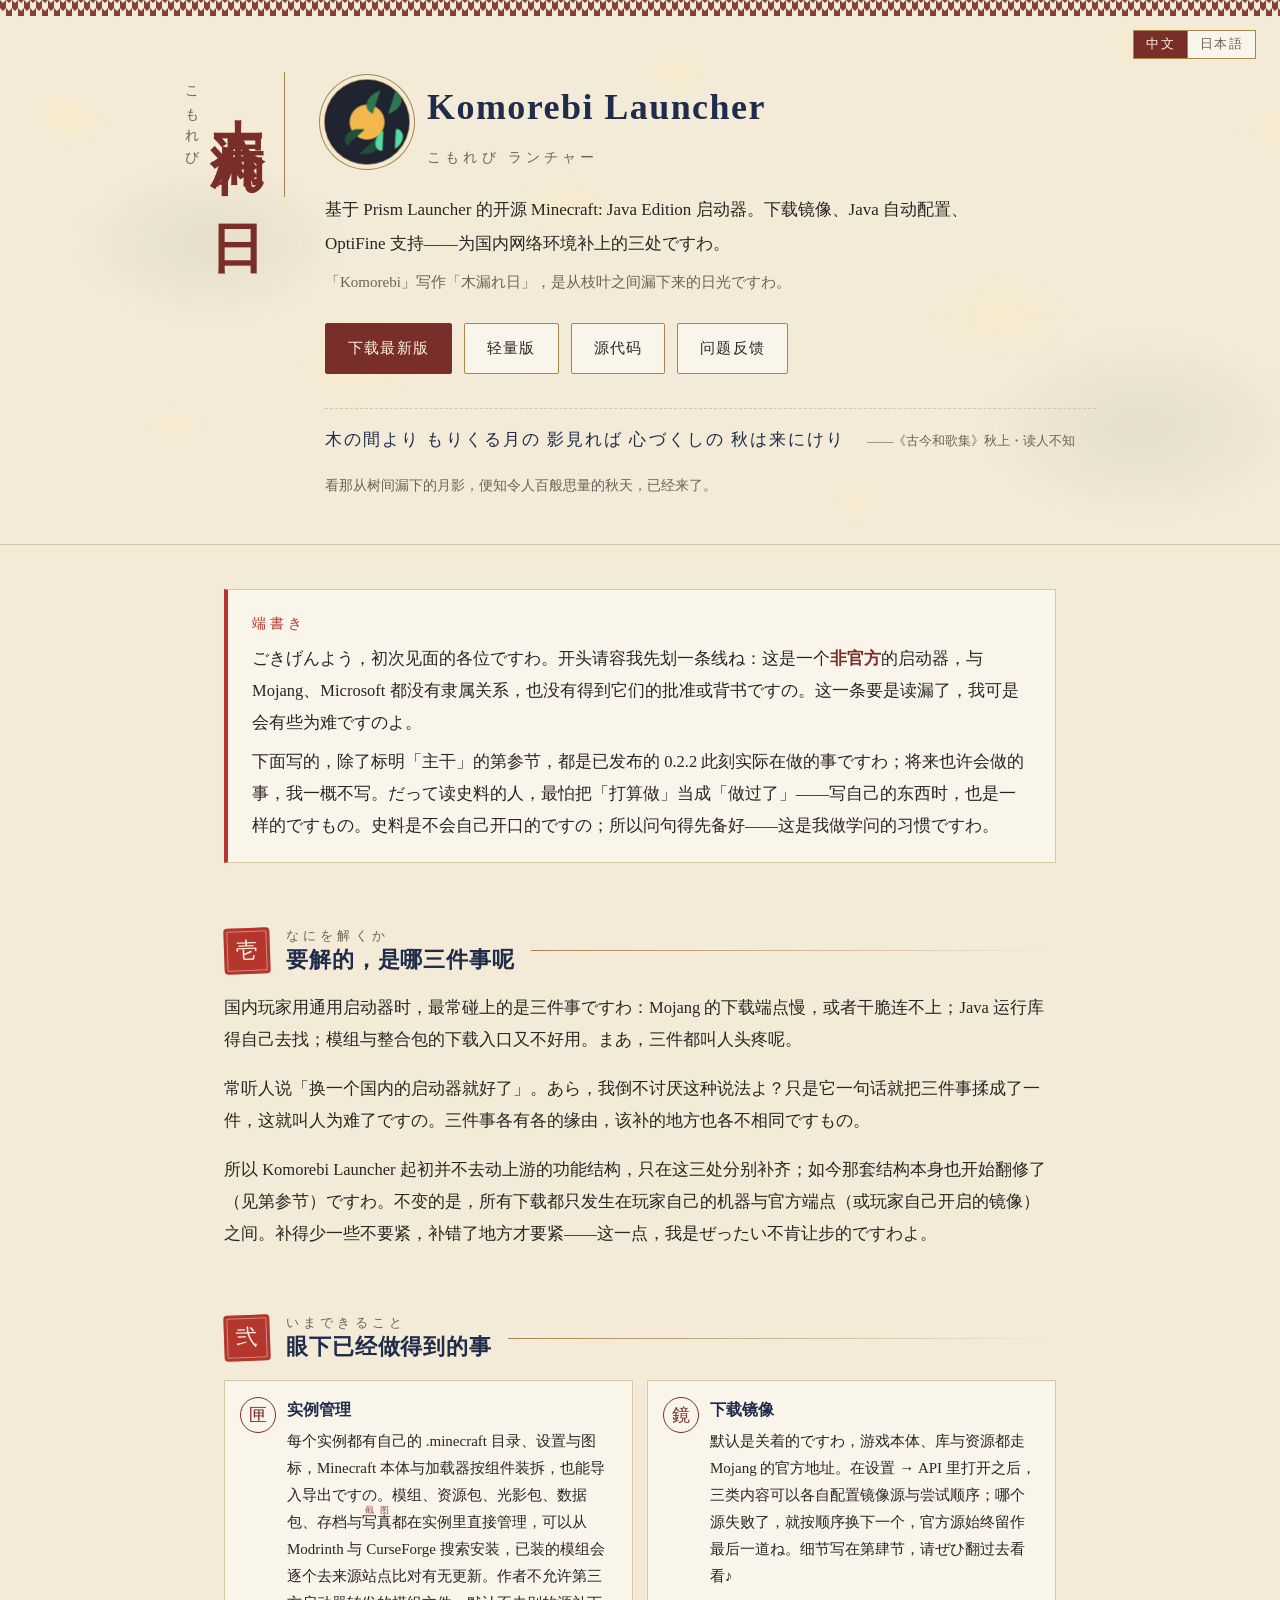
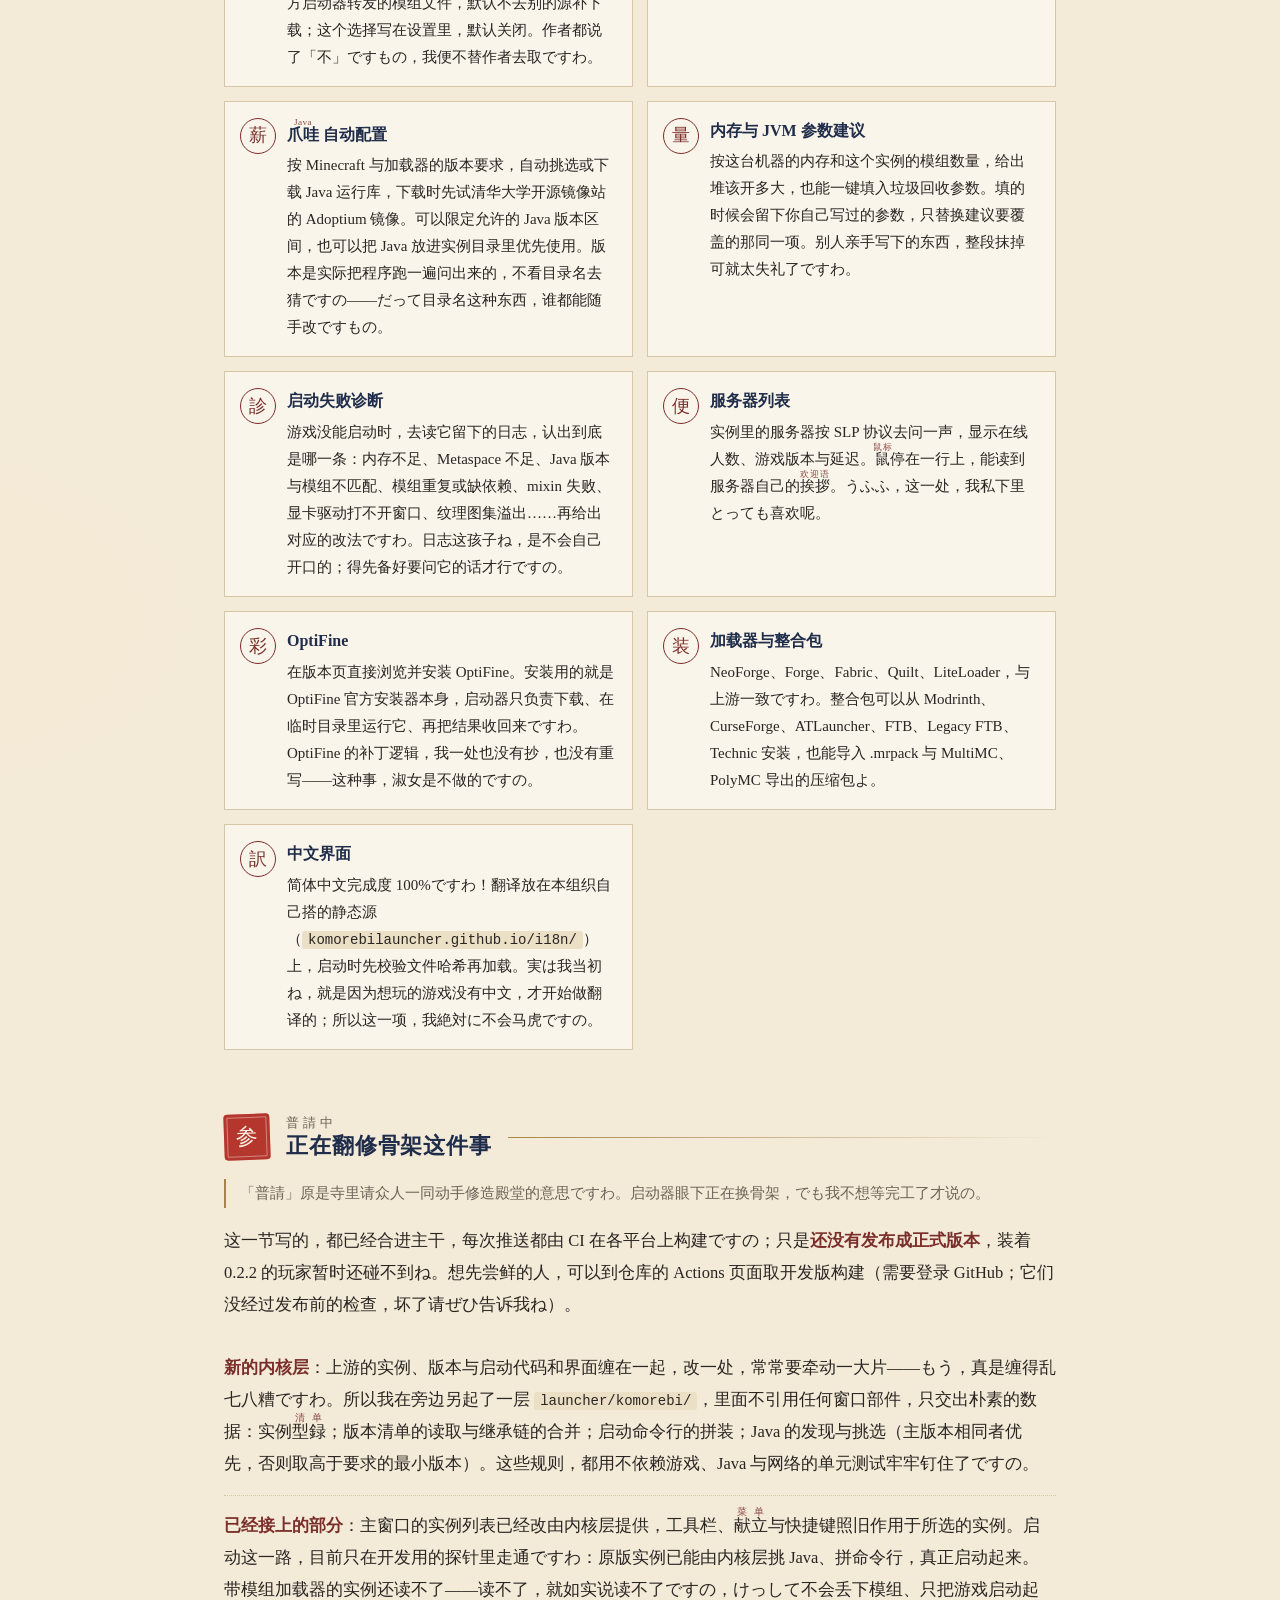
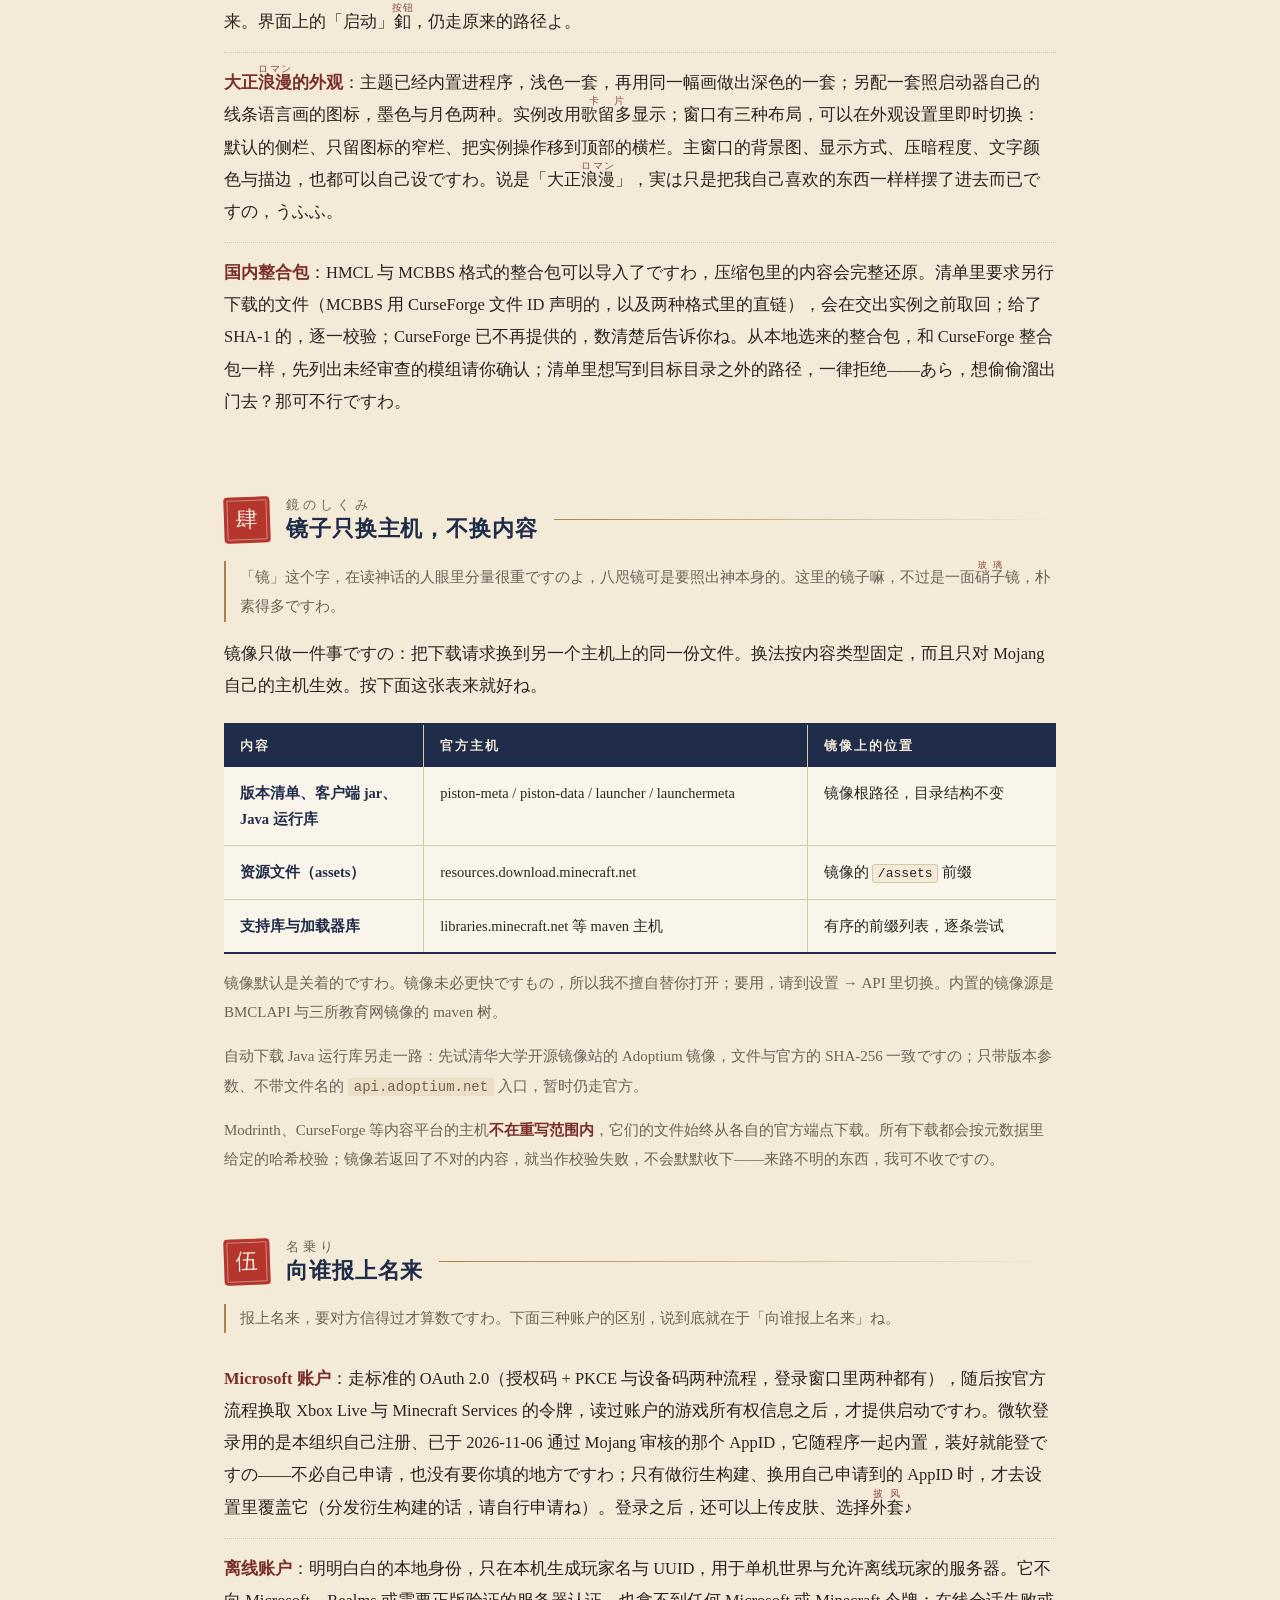
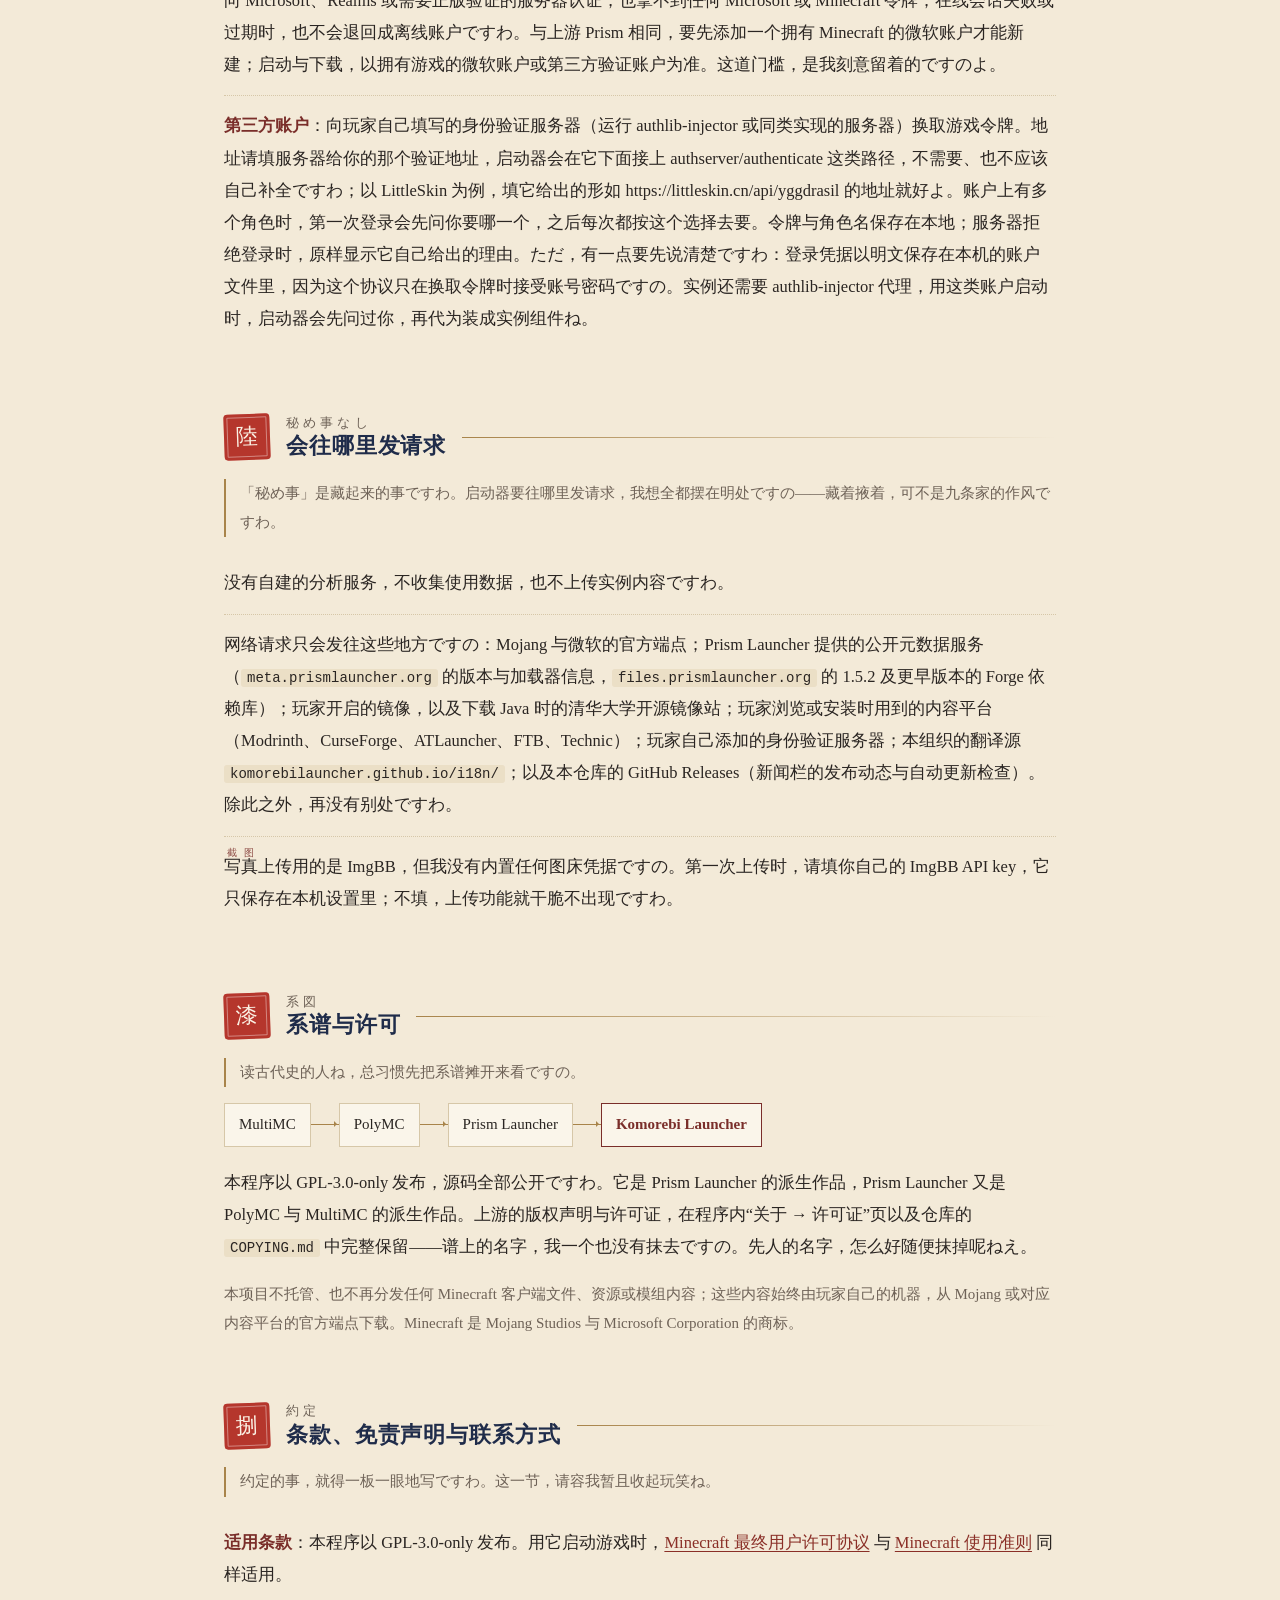
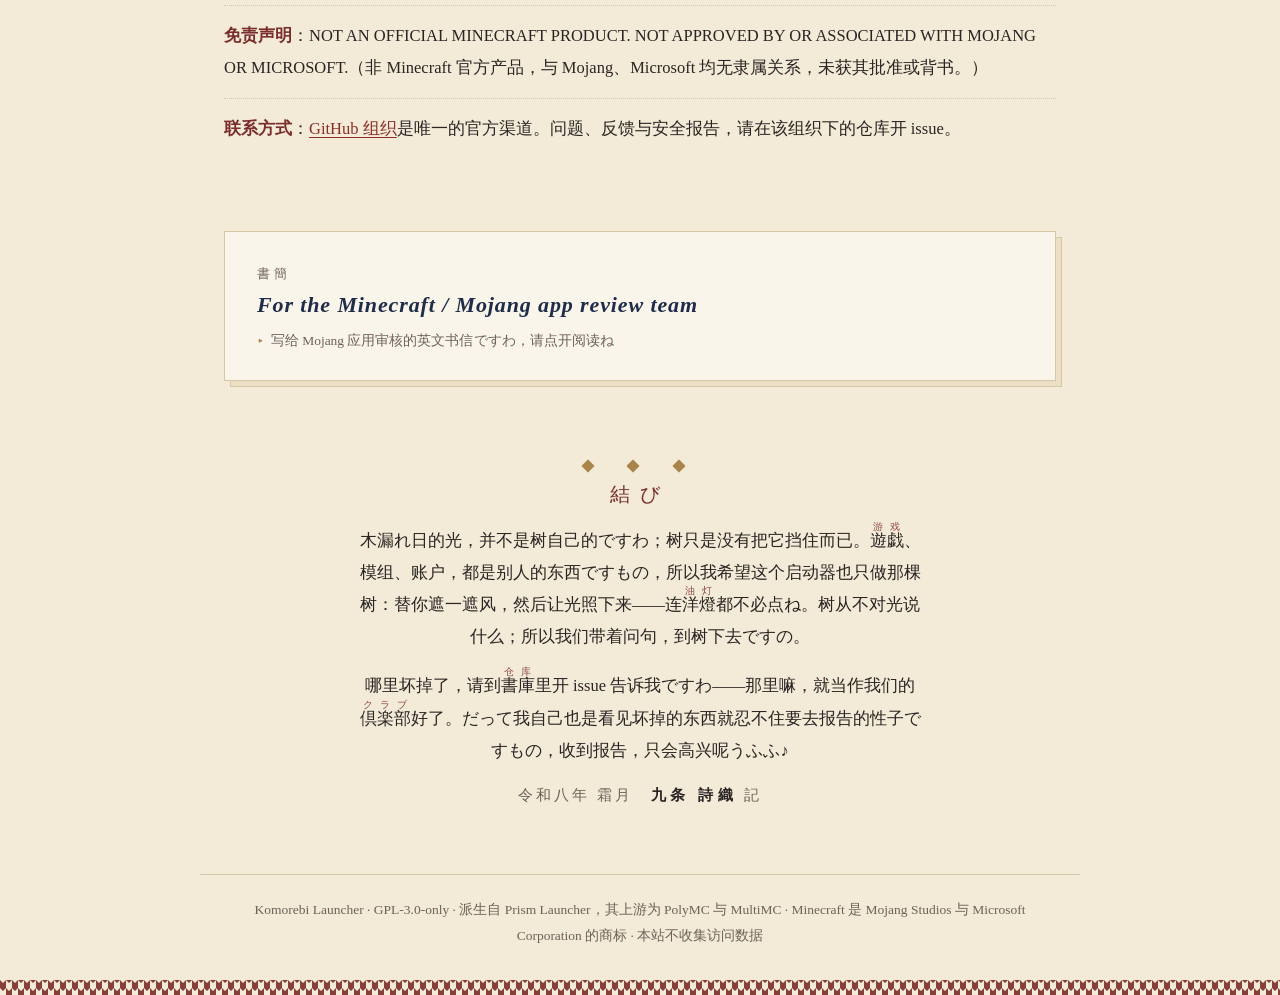
==== commit d8a175a5: "Tighten the full-edition feature cards and restyle the mirror table" ====
--- a/index.html
+++ b/index.html
@@ -53,7 +53,7 @@
 <div class="hashigaki">
   <div class="label" lang="ja">端書き</div>
   <p><span lang="ja">ごきげんよう</span>，初次见面的各位<span lang="ja">ですわ</span>。开头请容我先划一条线<span lang="ja">ね</span>：这是一个<strong>非官方</strong>的启动器，与 Mojang、Microsoft 都没有隶属关系，也没有得到它们的批准或背书<span lang="ja">ですの</span>。这一条要是读漏了，我可是会有些为难<span lang="ja">ですのよ</span>。</p>
-  <p>下面写的，除了标明「主干」的第参节，都是已发布的 0.2.2 此刻实际在做的事<span lang="ja">ですわ</span>；将来也许会做的事，我一概不写。<span lang="ja">だって</span>读史料的人，最怕把「打算做」当成「做过了」——写自己的东西时，也是一样的<span lang="ja">ですもの</span>。</p>
+  <p>下面写的，除了标明「主干」的第参节，都是已发布的 0.2.2 此刻实际在做的事<span lang="ja">ですわ</span>；将来也许会做的事，我一概不写。<span lang="ja">だって</span>读史料的人，最怕把「打算做」当成「做过了」——写自己的东西时，也是一样的<span lang="ja">ですもの</span>。史料是不会自己开口的<span lang="ja">ですの</span>；所以问句得先备好——这是我做学问的习惯<span lang="ja">ですわ</span>。</p>
 </div>
 
 <section id="why">
@@ -168,7 +168,7 @@
 <div class="musubi">
   <div class="orn" aria-hidden="true">◆ ◆ ◆</div>
   <h2><span class="jp" lang="ja">結び</span></h2>
-  <p>木漏れ日的光，并不是树自己的<span lang="ja">ですわ</span>；树只是没有把它挡住而已。<ruby lang="ja">遊戯<rt>游戏</rt></ruby>、模组、账户，都是别人的东西<span lang="ja">ですもの</span>，所以我希望这个启动器也只做那棵树：替你遮一遮风，然后让光照下来——连<ruby lang="ja">洋燈<rt>油灯</rt></ruby>都不必点<span lang="ja">ね</span>。</p>
+  <p>木漏れ日的光，并不是树自己的<span lang="ja">ですわ</span>；树只是没有把它挡住而已。<ruby lang="ja">遊戯<rt>游戏</rt></ruby>、模组、账户，都是别人的东西<span lang="ja">ですもの</span>，所以我希望这个启动器也只做那棵树：替你遮一遮风，然后让光照下来——连<ruby lang="ja">洋燈<rt>油灯</rt></ruby>都不必点<span lang="ja">ね</span>。树从不对光说什么；所以我们带着问句，到树下去<span lang="ja">ですの</span>。</p>
   <p>哪里坏掉了，请到<ruby lang="ja">書庫<rt>仓库</rt></ruby>里开 issue 告诉我<span lang="ja">ですわ</span>——那里嘛，就当作我们的<ruby lang="ja">倶楽部<rt>クラブ</rt></ruby>好了。<span lang="ja">だって</span>我自己也是看见坏掉的东西就忍不住要去报告的性子<span lang="ja">ですもの</span>，收到报告，只会高兴呢<span lang="ja">うふふ</span>♪</p>
   <p class="sign" lang="ja">令和八年 霜月　<b>九条 詩織</b> 記</p>
 </div>
--- a/assets/site.css
+++ b/assets/site.css
@@ -233,13 +233,13 @@
   position: relative;
   background: var(--card);
   border: 1px solid var(--line);
-  padding: 16px 18px 16px 66px;
-  font-size: 15.5px;
-  line-height: 1.85;
+  padding: 15px 17px 15px 62px;
+  font-size: 15px;
+  line-height: 1.8;
 }
 .features li::before {
   content: attr(data-k);
-  position: absolute; left: 16px; top: 18px;
+  position: absolute; left: 15px; top: 16px;
   width: 34px; height: 34px;
   display: grid; place-items: center;
   font-family: var(--jp); font-size: 18px;
@@ -247,17 +247,45 @@
   border: 1px solid var(--ebicha);
   border-radius: 50%;
 }
-.features strong { display: block; font-size: 16.5px; color: var(--kon); margin-bottom: 2px; }
+.features strong { display: block; font-size: 16px; color: var(--kon); margin-bottom: 3px; }
+
+/* A card may carry more than one paragraph: the text breaks where it breathes, the card keeps its rhythm. */
+.features li p, .roll > li p { margin: 0; }
+.features li p + p, .roll > li p + p { margin-top: .7em; }
 
 /* Three tellings side by side: the Shusha section says what was kept, what was let go, and what both share. */
 .features.triad { grid-template-columns: repeat(auto-fit, minmax(240px, 1fr)); }
 
-.ledger-wrap { overflow-x: auto; }
-.ledger { width: 100%; border-collapse: collapse; font-size: 15px; background: var(--card); border: 1px solid var(--line); }
-.ledger th { font-weight: 700; color: var(--paper); background: var(--kon); letter-spacing: .1em; }
-.ledger th, .ledger td { padding: 10px 14px; text-align: left; vertical-align: top; border-bottom: 1px solid var(--line); }
-.ledger td + td, .ledger th + th { border-left: 1px solid var(--line); }
-.ledger tr:last-child td { border-bottom: 0; }
+.ledger-wrap { overflow-x: auto; margin: 20px 0 6px; }
+.ledger {
+  width: 100%;
+  border-collapse: collapse;
+  font-size: 14.5px;
+  line-height: 1.8;
+  background: var(--card);
+  border-top: 2px solid var(--kon);
+  border-bottom: 2px solid var(--kon);
+}
+.ledger th {
+  padding: 10px 16px;
+  font-weight: 700;
+  font-size: 12.5px;
+  letter-spacing: .16em;
+  text-align: left;
+  white-space: nowrap;
+  color: var(--paper);
+  background: var(--kon);
+}
+.ledger td { padding: 13px 16px; vertical-align: top; border-bottom: 1px solid var(--line); }
+.ledger th + th, .ledger td + td { border-left: 1px solid var(--line); }
+.ledger tbody tr:last-child td { border-bottom: 0; }
+.ledger tbody tr:hover td { background: var(--paper-2); }
+.ledger td:first-child { width: 24%; font-weight: 700; color: var(--kon); }
+.ledger code { padding: .06em .34em; font-size: .9em; border: 1px solid var(--line); border-radius: 3px; background: var(--paper); }
+@media (max-width: 640px) {
+  .ledger th, .ledger td { padding: 10px 12px; font-size: 13.5px; }
+  .ledger td:first-child { width: auto; }
+}
 .note { color: var(--muted); font-size: 15px; }
 
 .roll { list-style: none; padding: 0; margin: 0; }
